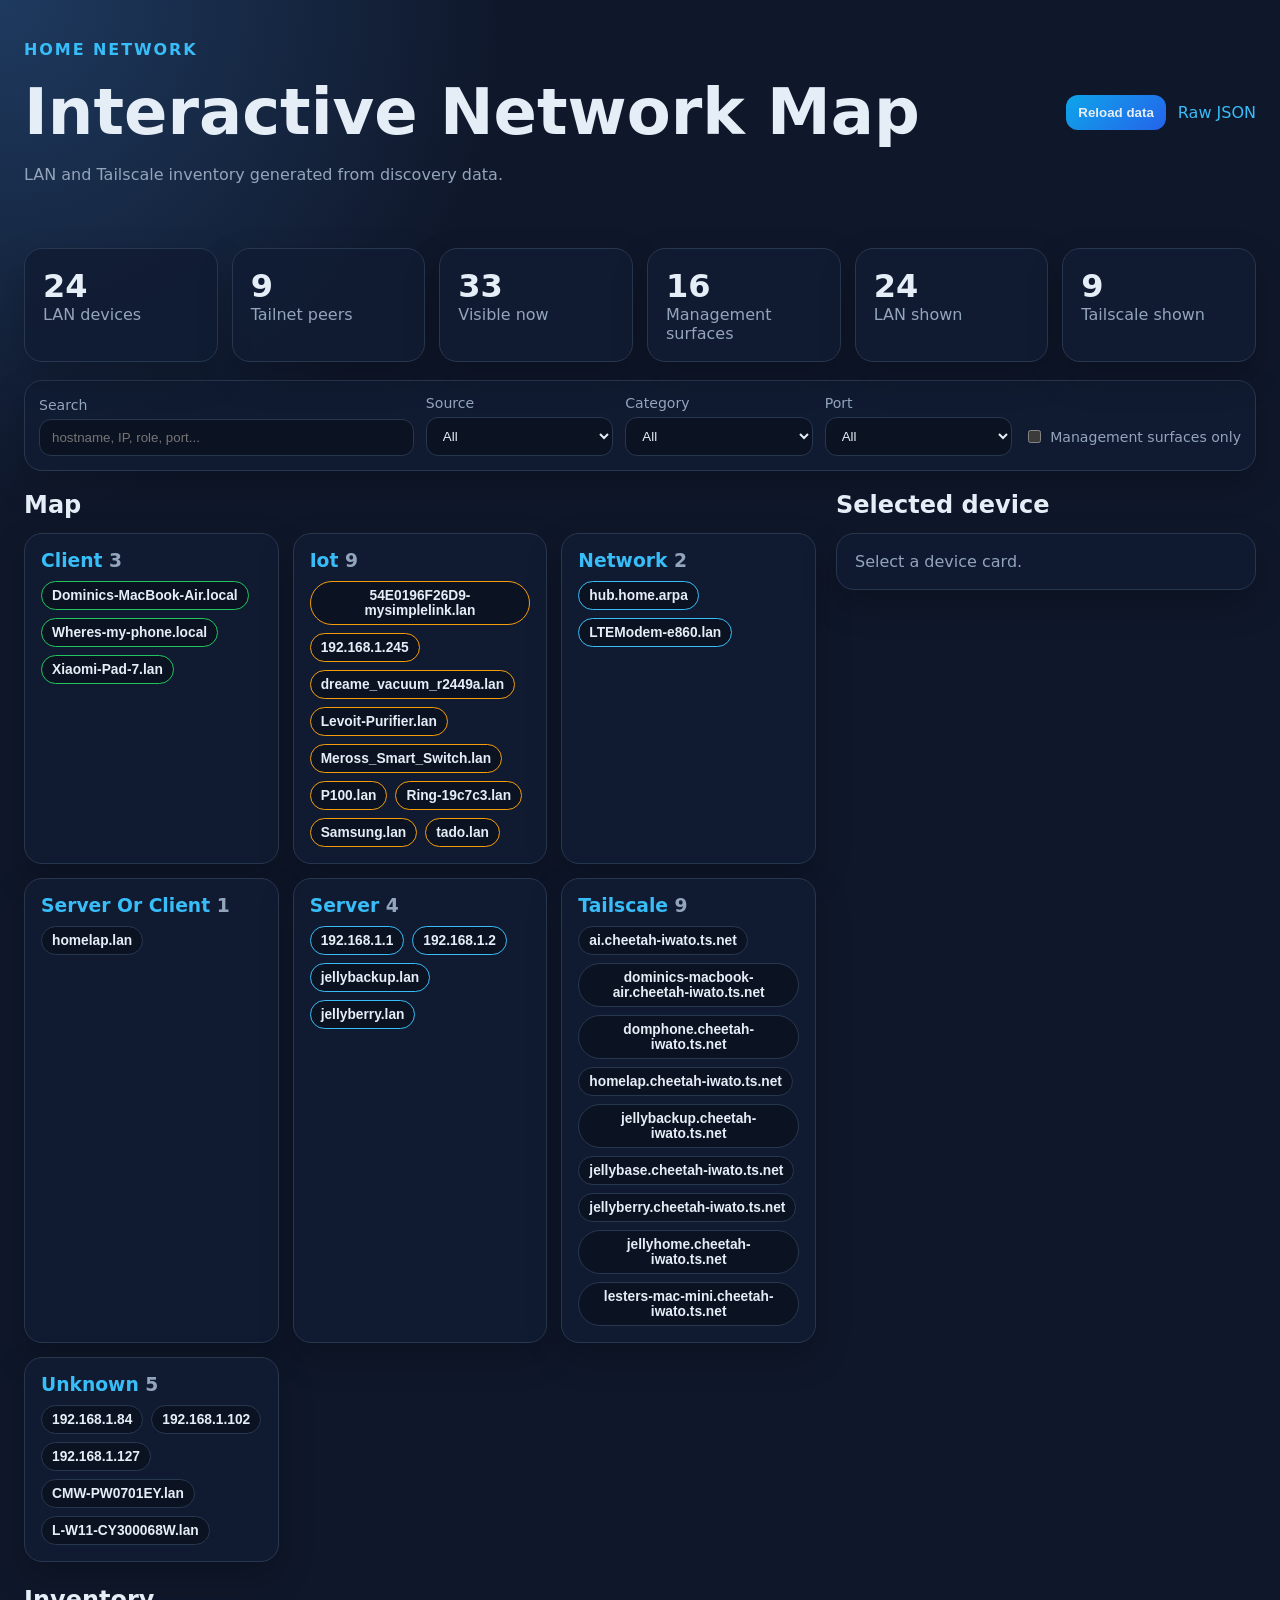
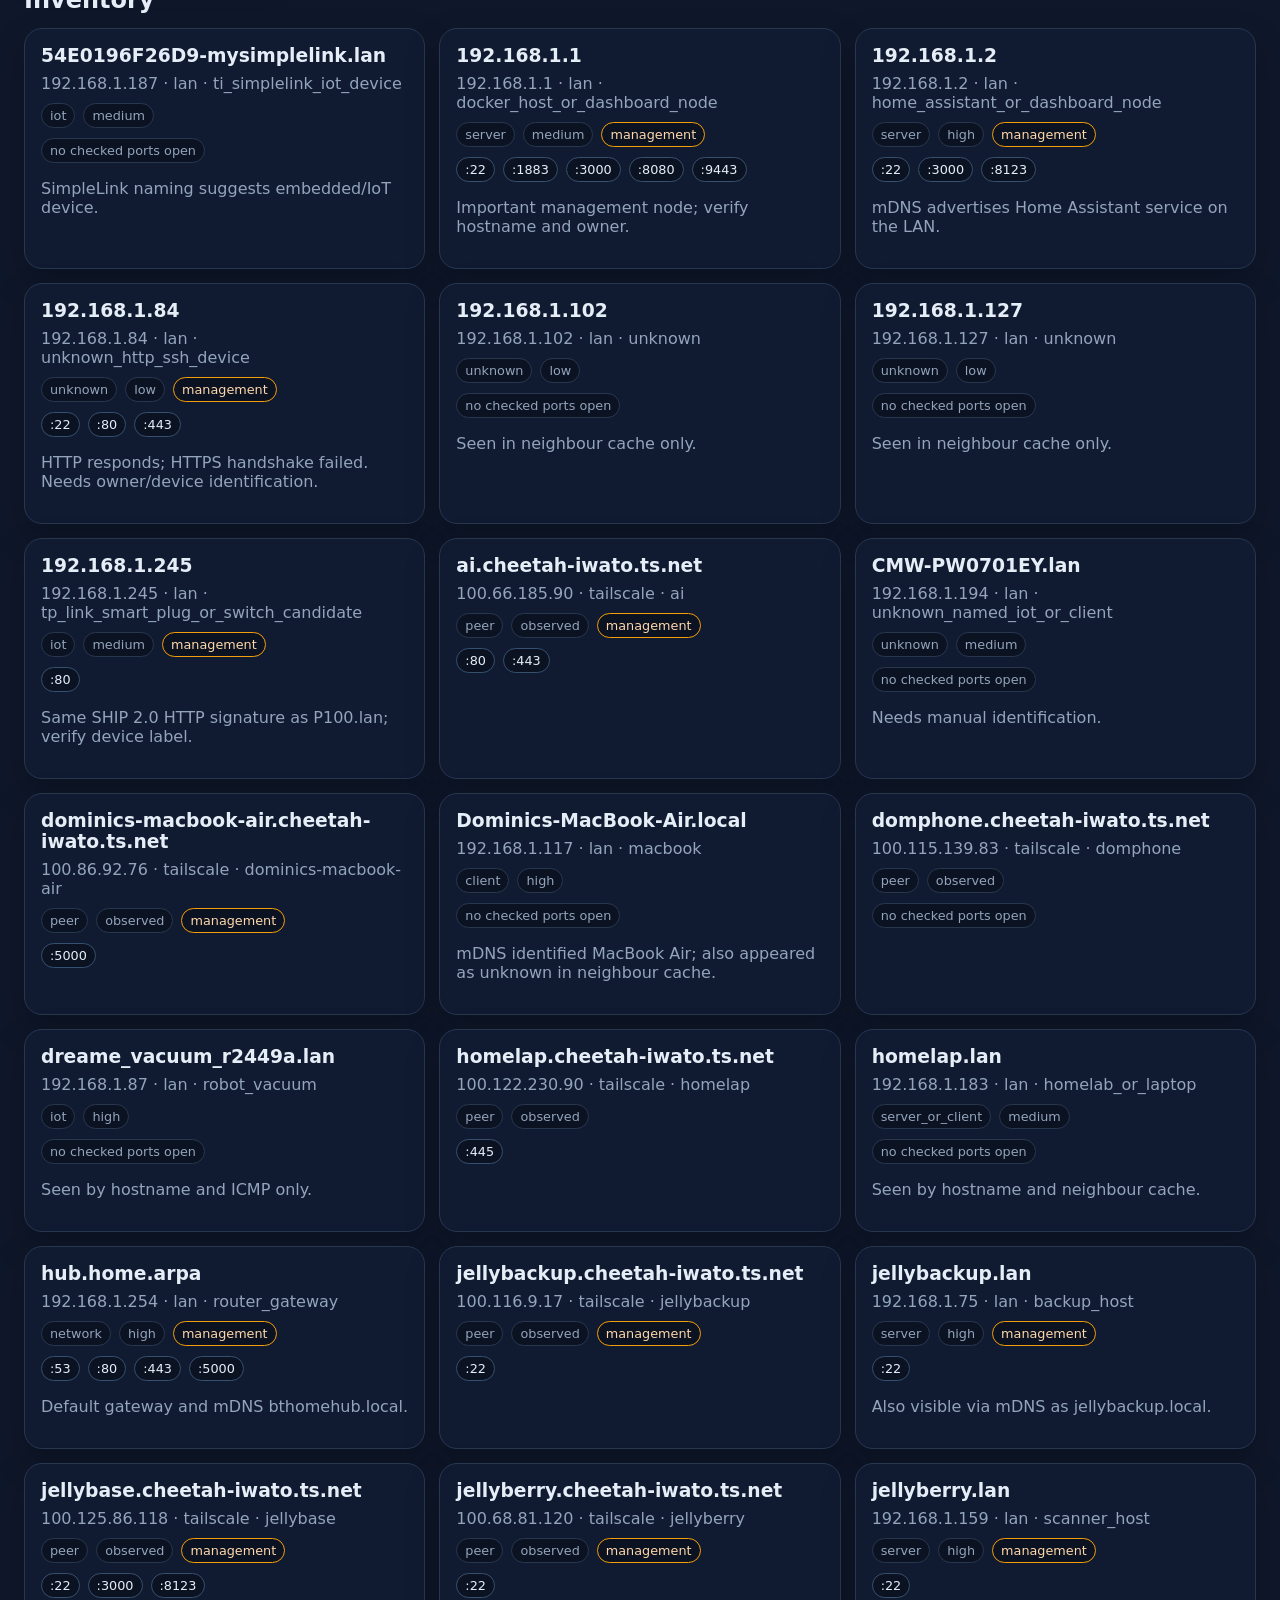
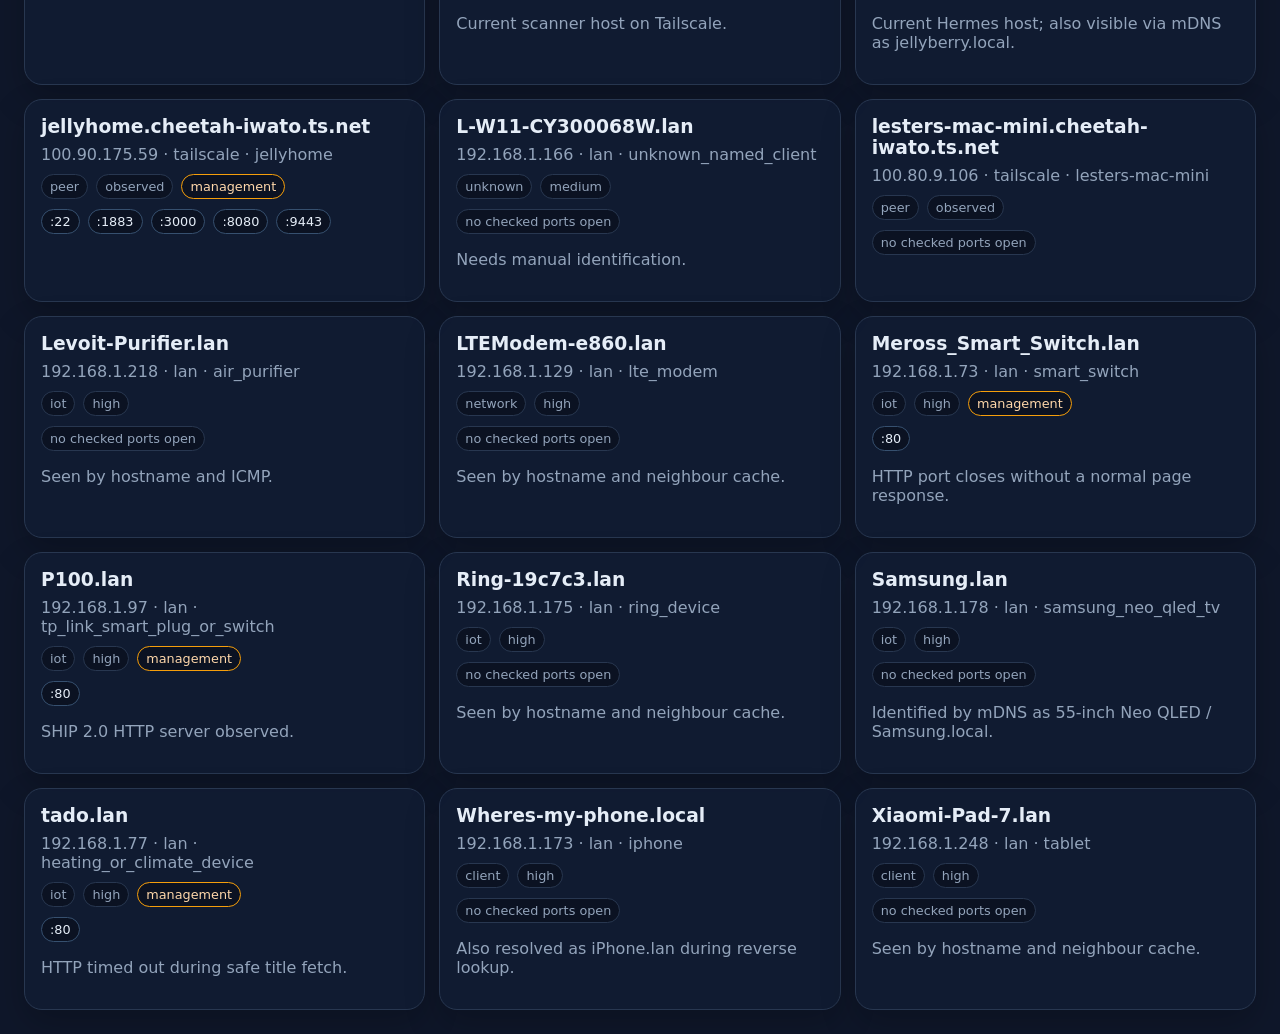
==== docker/appdata/network-map/site/index.html @ b7c017b4 "feat: manage jellyberry docker services" ====
<!doctype html>
<html lang="en">
<head>
  <meta charset="utf-8" />
  <meta name="viewport" content="width=device-width, initial-scale=1" />
  <title>Home Network Map</title>
  <link rel="stylesheet" href="styles.css" />
</head>
<body>
  <header class="hero">
    <div>
      <p class="eyebrow">Home Network</p>
      <h1>Interactive Network Map</h1>
      <p class="subtitle">LAN and Tailscale inventory generated from discovery data.</p>
    </div>
    <div class="hero-actions">
      <button id="refreshData">Reload data</button>
      <a href="data/inventory.json">Raw JSON</a>
    </div>
  </header>

  <main>
    <section id="summary" class="summary-grid"></section>

    <section class="toolbar">
      <label>
        Search
        <input id="search" type="search" placeholder="hostname, IP, role, port..." />
      </label>
      <label>
        Source
        <select id="sourceFilter">
          <option value="all">All</option>
          <option value="lan">LAN</option>
          <option value="tailscale">Tailscale</option>
        </select>
      </label>
      <label>
        Category
        <select id="categoryFilter"><option value="all">All</option></select>
      </label>
      <label>
        Port
        <select id="portFilter"><option value="all">All</option></select>
      </label>
      <label class="toggle">
        <input id="managementOnly" type="checkbox" />
        Management surfaces only
      </label>
    </section>

    <section class="layout">
      <section>
        <h2>Map</h2>
        <div id="map" class="map"></div>
      </section>
      <aside>
        <h2>Selected device</h2>
        <div id="detail" class="detail muted">Select a device card.</div>
      </aside>
    </section>

    <section>
      <h2>Inventory</h2>
      <div id="cards" class="cards"></div>
    </section>
  </main>

  <script src="app.js"></script>
</body>
</html>
---- docker/appdata/network-map/site/styles.css ----
:root {
  color-scheme: dark;
  --bg: #0f172a;
  --panel: #111c33;
  --panel-2: #17233d;
  --text: #e5edf7;
  --muted: #93a4bb;
  --line: #283750;
  --accent: #38bdf8;
  --green: #22c55e;
  --yellow: #f59e0b;
  --red: #ef4444;
  --purple: #a78bfa;
}
* { box-sizing: border-box; }
body {
  margin: 0;
  font-family: Inter, ui-sans-serif, system-ui, -apple-system, BlinkMacSystemFont, "Segoe UI", sans-serif;
  background: radial-gradient(circle at top left, #1e3a5f 0, var(--bg) 32rem);
  color: var(--text);
}
a { color: var(--accent); text-decoration: none; }
.hero, main { max-width: 1400px; margin: 0 auto; padding: 24px; }
.hero { display: flex; align-items: center; justify-content: space-between; gap: 16px; }
.eyebrow { color: var(--accent); font-weight: 700; letter-spacing: .12em; text-transform: uppercase; }
h1 { margin: 0; font-size: clamp(2rem, 5vw, 4rem); }
h2 { margin: 0 0 14px; }
.subtitle, .muted { color: var(--muted); }
.hero-actions { display: flex; gap: 12px; align-items: center; }
button, select, input {
  border: 1px solid var(--line);
  border-radius: 12px;
  background: #0b1222;
  color: var(--text);
  padding: 10px 12px;
}
button { cursor: pointer; background: linear-gradient(135deg, #0ea5e9, #2563eb); border: 0; font-weight: 700; }
.summary-grid { display: grid; grid-template-columns: repeat(auto-fit, minmax(180px, 1fr)); gap: 14px; margin-bottom: 18px; }
.stat, .card, .detail, .map-group, .toolbar { background: rgba(17, 28, 51, .88); border: 1px solid var(--line); border-radius: 18px; box-shadow: 0 14px 35px rgba(0,0,0,.22); }
.stat { padding: 18px; }
.stat strong { display: block; font-size: 2rem; }
.stat span { color: var(--muted); }
.toolbar { display: grid; grid-template-columns: 2fr repeat(3, 1fr) auto; gap: 12px; align-items: end; padding: 14px; margin-bottom: 20px; }
.toolbar label { display: grid; gap: 6px; color: var(--muted); font-size: .88rem; }
.toggle { display: flex !important; align-items: center; gap: 8px; padding-bottom: 10px; }
.layout { display: grid; grid-template-columns: minmax(0, 2fr) 420px; gap: 20px; margin-bottom: 24px; }
.map { display: grid; grid-template-columns: repeat(auto-fit, minmax(240px, 1fr)); gap: 14px; }
.map-group { padding: 16px; min-height: 150px; }
.map-group h3 { margin: 0 0 10px; color: var(--accent); }
.node-list { display: flex; flex-wrap: wrap; gap: 8px; }
.node { border: 1px solid var(--line); border-radius: 999px; padding: 6px 10px; background: #0b1222; cursor: pointer; font-size: .86rem; }
.node.server, .node.network { border-color: var(--accent); }
.node.iot { border-color: var(--yellow); }
.node.client { border-color: var(--green); }
.cards { display: grid; grid-template-columns: repeat(auto-fill, minmax(300px, 1fr)); gap: 14px; }
.card { padding: 16px; cursor: pointer; transition: transform .12s ease, border-color .12s ease; }
.card:hover { transform: translateY(-2px); border-color: var(--accent); }
.card h3 { margin: 0 0 8px; }
.meta { display: flex; flex-wrap: wrap; gap: 8px; margin: 10px 0; }
.pill { border-radius: 999px; padding: 4px 8px; background: #0b1222; border: 1px solid var(--line); color: var(--muted); font-size: .8rem; }
.pill.port { color: var(--text); border-color: #36506f; }
.pill.warn { color: #fed7aa; border-color: var(--yellow); }
.detail { padding: 18px; position: sticky; top: 16px; }
.detail dl { display: grid; grid-template-columns: 110px 1fr; gap: 8px 12px; }
.detail dt { color: var(--muted); }
.detail dd { margin: 0; word-break: break-word; }
.services { margin: 12px 0 0; padding-left: 18px; }
@media (max-width: 950px) {
  .hero, .layout { display: block; }
  .toolbar { grid-template-columns: 1fr; }
  .detail { position: static; margin-top: 16px; }
}
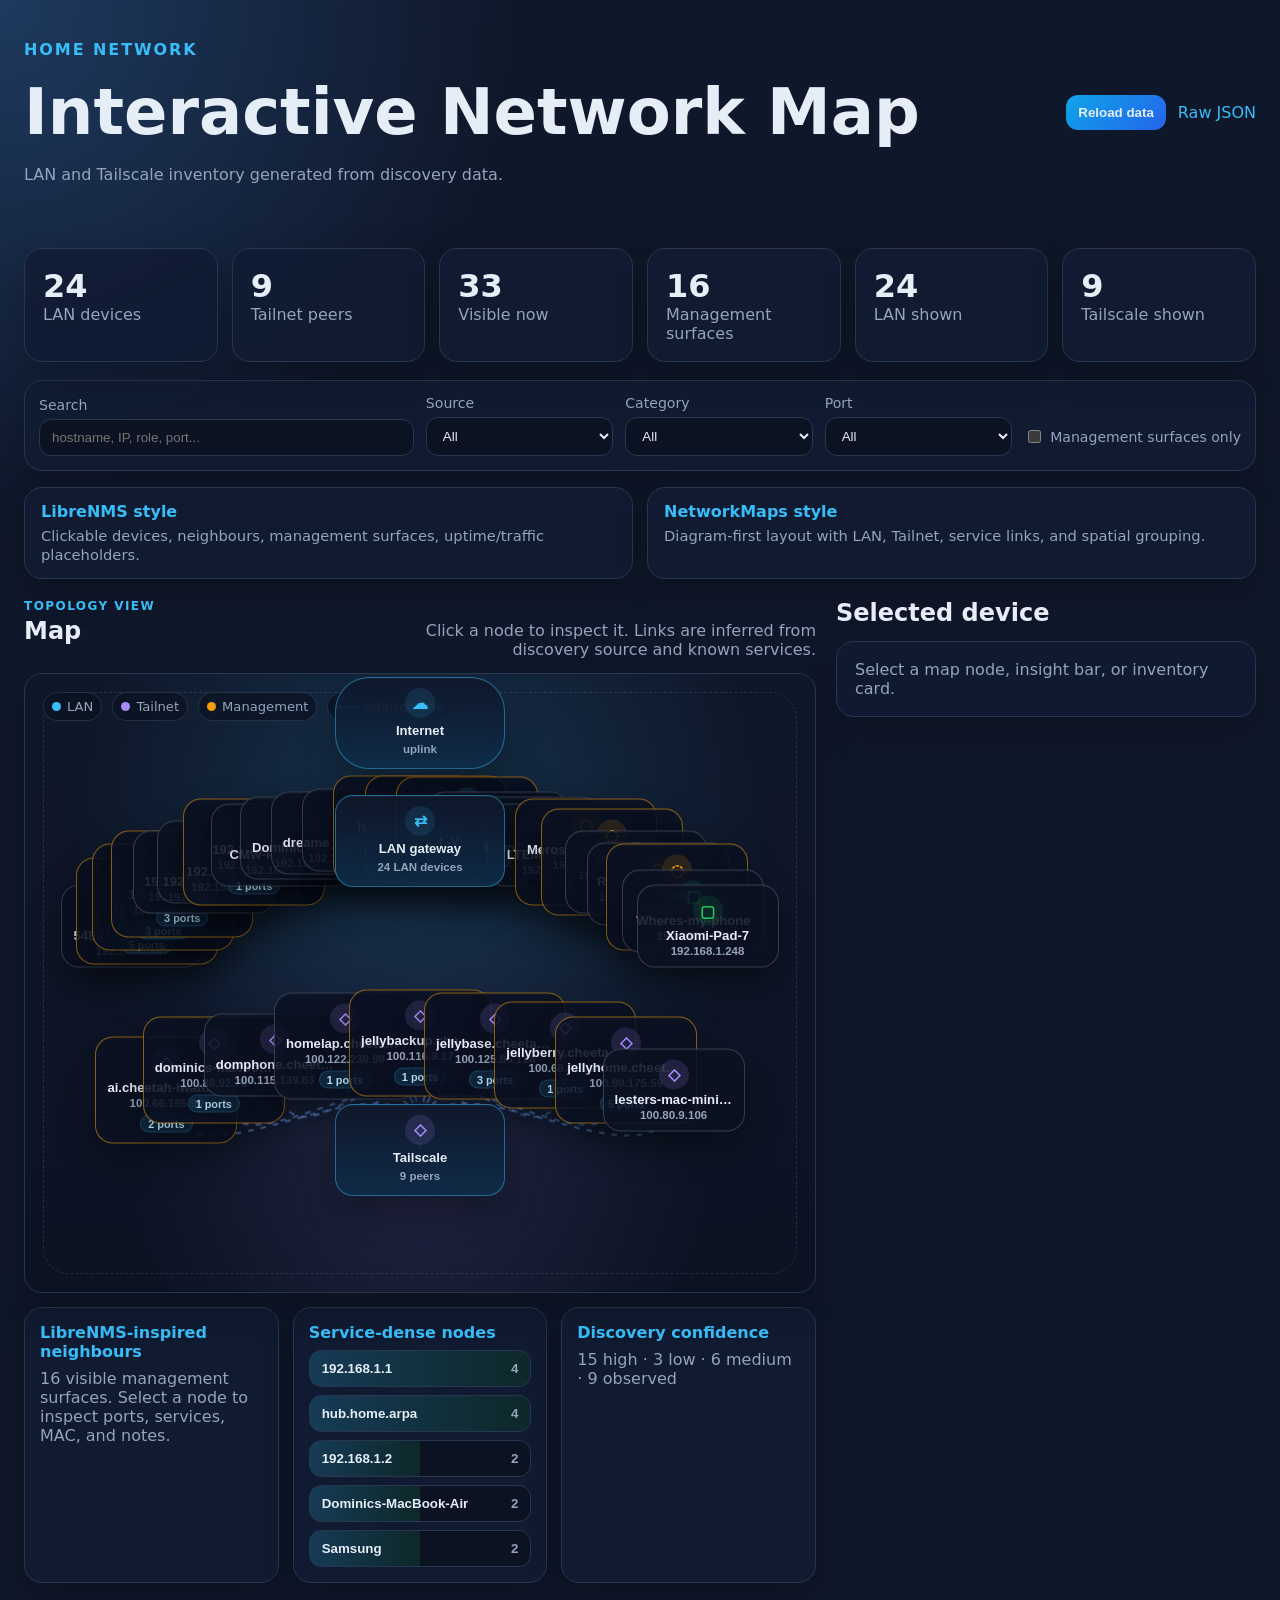
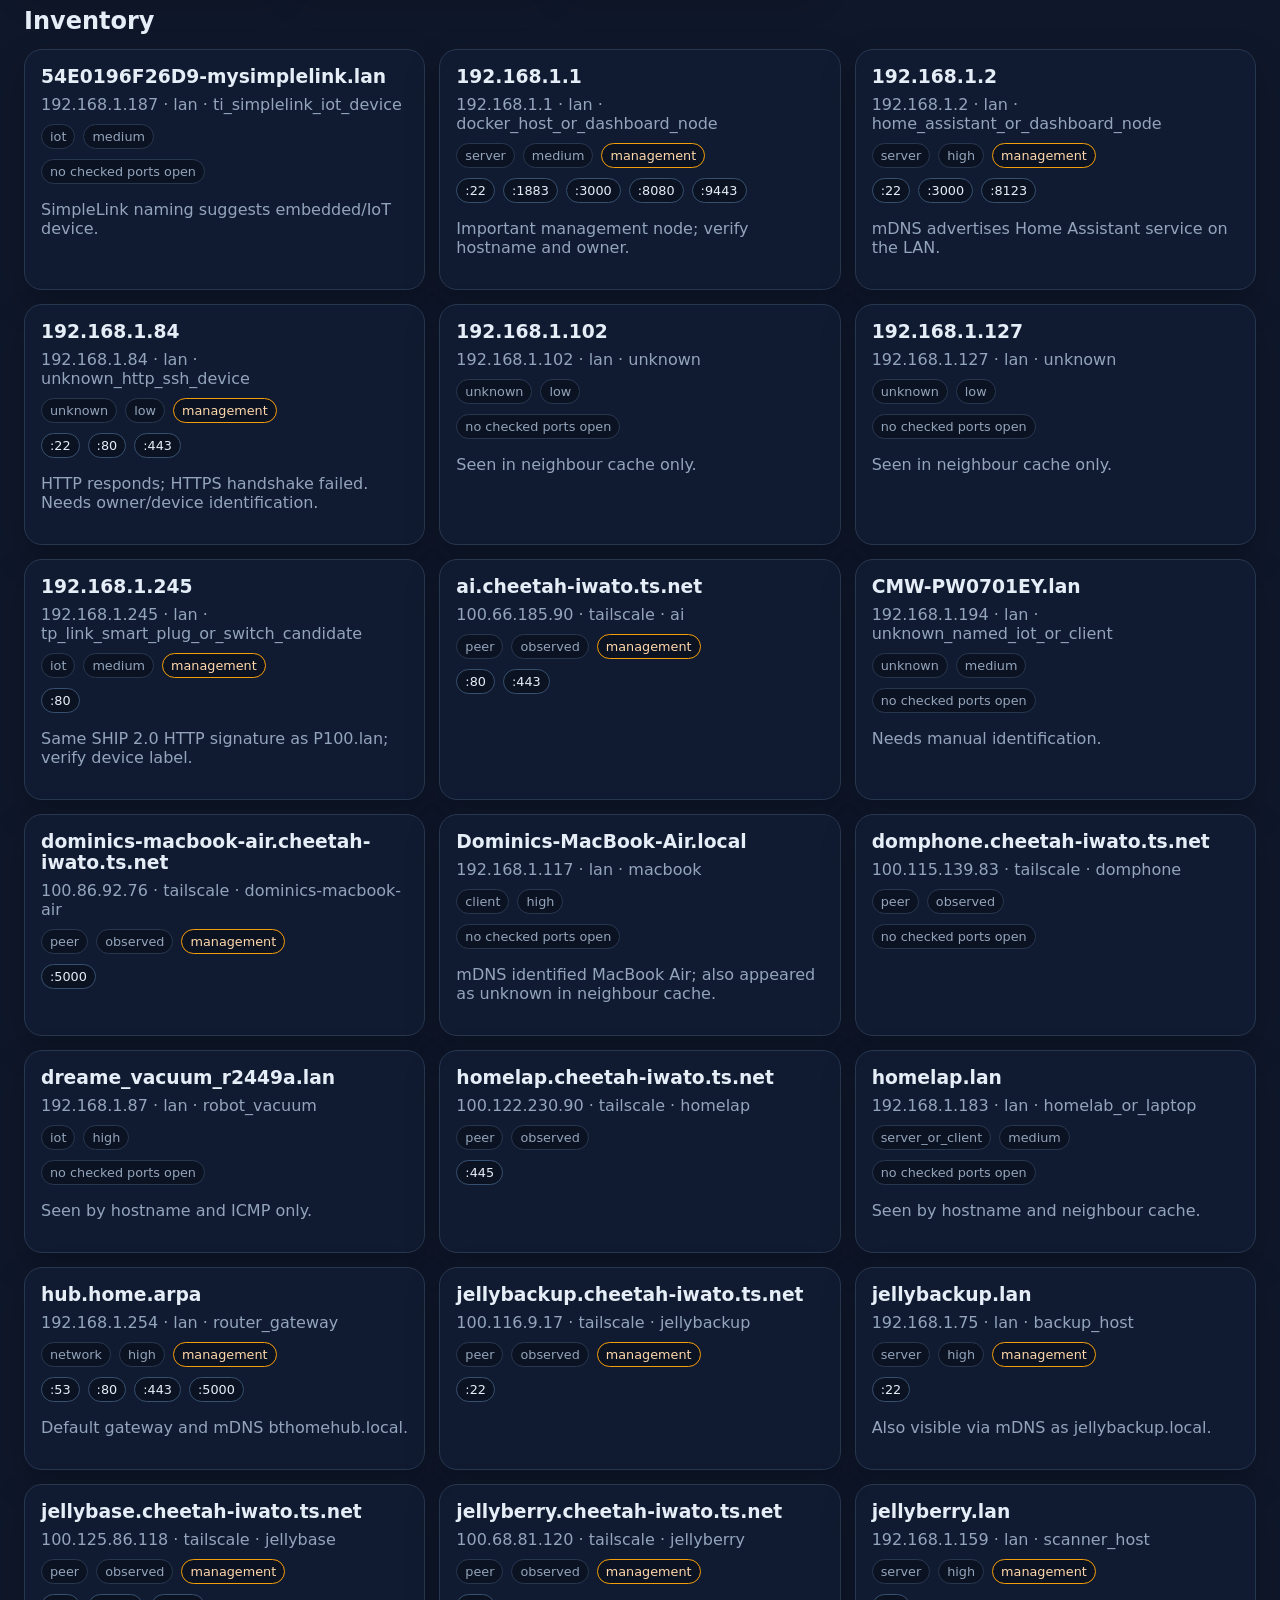
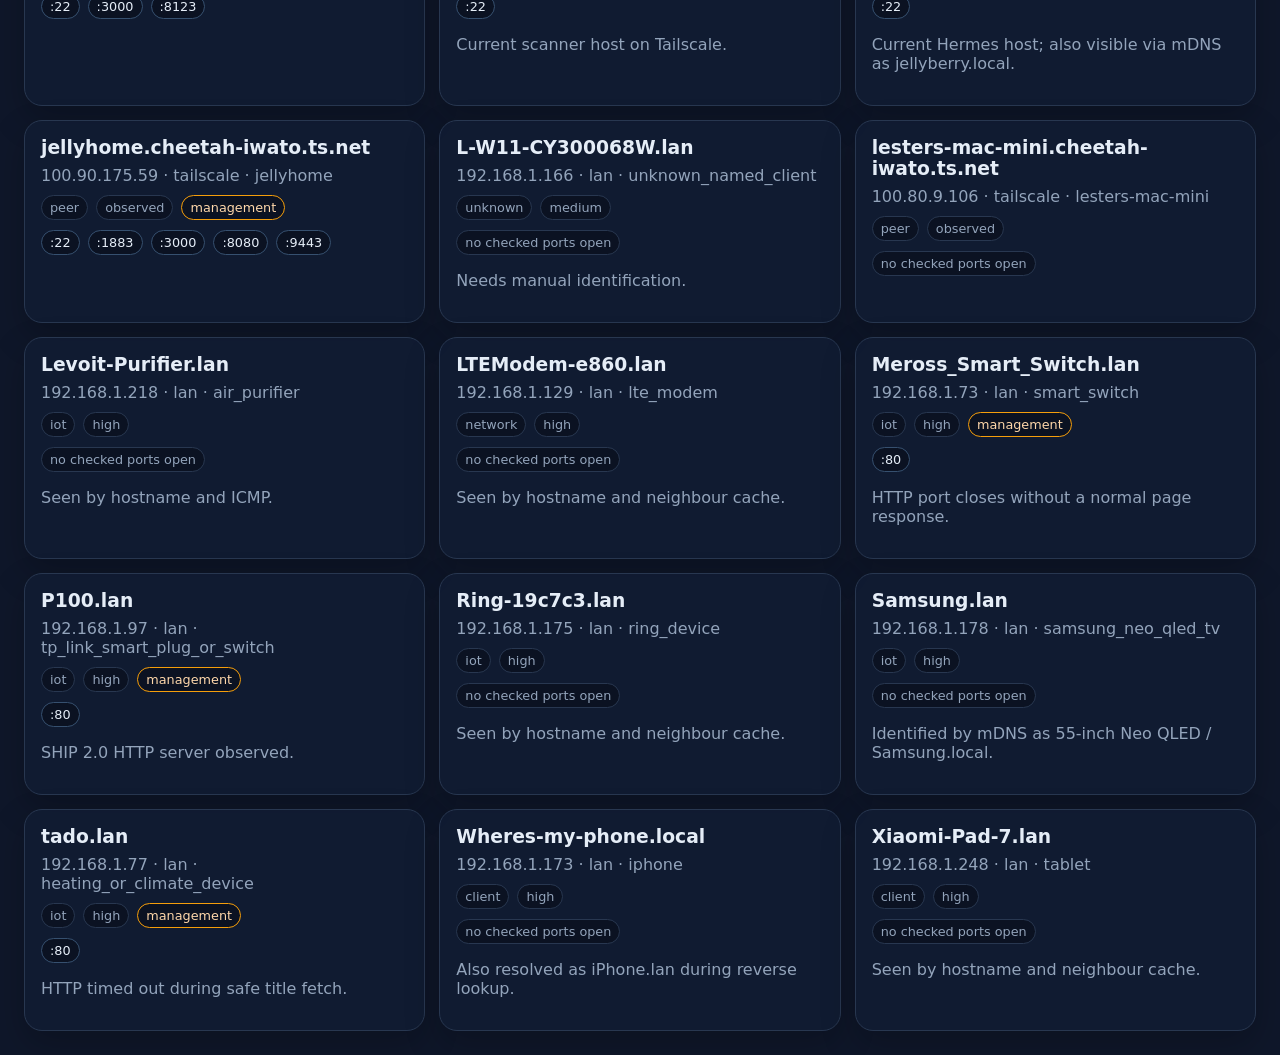
==== commit bfb431d8: "feat: add visual topology network map" ====
--- a/docker/appdata/network-map/site/index.html
+++ b/docker/appdata/network-map/site/index.html
@@ -49,14 +49,31 @@
       </label>
     </section>
 
+    <section class="inspiration-strip" aria-label="Visual inspiration">
+      <article>
+        <strong>LibreNMS style</strong>
+        <span>Clickable devices, neighbours, management surfaces, uptime/traffic placeholders.</span>
+      </article>
+      <article>
+        <strong>NetworkMaps style</strong>
+        <span>Diagram-first layout with LAN, Tailnet, service links, and spatial grouping.</span>
+      </article>
+    </section>
+
     <section class="layout">
       <section>
-        <h2>Map</h2>
-        <div id="map" class="map"></div>
+        <div class="section-heading">
+          <div>
+            <p class="eyebrow small">Topology view</p>
+            <h2>Map</h2>
+          </div>
+          <p class="muted">Click a node to inspect it. Links are inferred from discovery source and known services.</p>
+        </div>
+        <div id="map" class="map topology-shell"></div>
       </section>
       <aside>
         <h2>Selected device</h2>
-        <div id="detail" class="detail muted">Select a device card.</div>
+        <div id="detail" class="detail muted">Select a map node, insight bar, or inventory card.</div>
       </aside>
     </section>
 
--- a/docker/appdata/network-map/site/styles.css
+++ b/docker/appdata/network-map/site/styles.css
@@ -35,23 +35,88 @@
   padding: 10px 12px;
 }
 button { cursor: pointer; background: linear-gradient(135deg, #0ea5e9, #2563eb); border: 0; font-weight: 700; }
+button:focus-visible, a:focus-visible, input:focus-visible, select:focus-visible { outline: 3px solid rgba(56,189,248,.72); outline-offset: 3px; }
 .summary-grid { display: grid; grid-template-columns: repeat(auto-fit, minmax(180px, 1fr)); gap: 14px; margin-bottom: 18px; }
-.stat, .card, .detail, .map-group, .toolbar { background: rgba(17, 28, 51, .88); border: 1px solid var(--line); border-radius: 18px; box-shadow: 0 14px 35px rgba(0,0,0,.22); }
+.stat, .card, .detail, .toolbar, .topology-stage, .insight-card, .inspiration-strip article { background: rgba(17, 28, 51, .88); border: 1px solid var(--line); border-radius: 18px; box-shadow: 0 14px 35px rgba(0,0,0,.22); }
 .stat { padding: 18px; }
 .stat strong { display: block; font-size: 2rem; }
 .stat span { color: var(--muted); }
-.toolbar { display: grid; grid-template-columns: 2fr repeat(3, 1fr) auto; gap: 12px; align-items: end; padding: 14px; margin-bottom: 20px; }
+.toolbar { display: grid; grid-template-columns: 2fr repeat(3, 1fr) auto; gap: 12px; align-items: end; padding: 14px; margin-bottom: 16px; }
 .toolbar label { display: grid; gap: 6px; color: var(--muted); font-size: .88rem; }
 .toggle { display: flex !important; align-items: center; gap: 8px; padding-bottom: 10px; }
+.inspiration-strip { display: grid; grid-template-columns: repeat(2, minmax(0, 1fr)); gap: 14px; margin-bottom: 20px; }
+.inspiration-strip article { padding: 14px 16px; }
+.inspiration-strip strong { display: block; margin-bottom: 5px; color: var(--accent); }
+.inspiration-strip span { color: var(--muted); font-size: .92rem; }
 .layout { display: grid; grid-template-columns: minmax(0, 2fr) 420px; gap: 20px; margin-bottom: 24px; }
-.map { display: grid; grid-template-columns: repeat(auto-fit, minmax(240px, 1fr)); gap: 14px; }
-.map-group { padding: 16px; min-height: 150px; }
-.map-group h3 { margin: 0 0 10px; color: var(--accent); }
-.node-list { display: flex; flex-wrap: wrap; gap: 8px; }
-.node { border: 1px solid var(--line); border-radius: 999px; padding: 6px 10px; background: #0b1222; cursor: pointer; font-size: .86rem; }
-.node.server, .node.network { border-color: var(--accent); }
-.node.iot { border-color: var(--yellow); }
-.node.client { border-color: var(--green); }
+.section-heading { display: flex; justify-content: space-between; align-items: end; gap: 18px; margin-bottom: 14px; }
+.section-heading .small { font-size: .75rem; margin: 0 0 4px; }
+.section-heading p:last-child { max-width: 460px; margin: 0; text-align: right; }
+.topology-shell { display: grid; gap: 14px; }
+.topology-stage {
+  position: relative;
+  overflow: hidden;
+  min-height: 620px;
+  background:
+    radial-gradient(circle at 50% 25%, rgba(56,189,248,.17), transparent 22rem),
+    radial-gradient(circle at 50% 82%, rgba(167,139,250,.13), transparent 18rem),
+    linear-gradient(180deg, rgba(15,23,42,.72), rgba(11,18,34,.94));
+}
+.topology-stage::before {
+  content: "";
+  position: absolute;
+  inset: 18px;
+  border: 1px dashed rgba(147,164,187,.18);
+  border-radius: 26px;
+  pointer-events: none;
+}
+.link-layer { position: absolute; inset: 0; width: 100%; height: 100%; pointer-events: none; }
+.topology-link { fill: none; stroke-width: 2.4; stroke-dasharray: 7 9; filter: drop-shadow(0 0 5px rgba(56,189,248,.24)); }
+.topology-link.lan { stroke: url(#lanLink); }
+.topology-link.tailnet { stroke: url(#tailnetLink); }
+.map-legend { position: absolute; z-index: 3; left: 18px; top: 18px; display: flex; flex-wrap: wrap; gap: 10px; color: var(--muted); font-size: .82rem; }
+.map-legend span { display: inline-flex; align-items: center; gap: 6px; padding: 6px 8px; border: 1px solid rgba(147,164,187,.18); border-radius: 999px; background: rgba(11,18,34,.72); }
+.legend-dot { width: 9px; height: 9px; border-radius: 50%; display: inline-block; }
+.legend-dot.lan { background: var(--accent); }
+.legend-dot.tailnet { background: var(--purple); }
+.legend-dot.management { background: var(--yellow); }
+.legend-line { width: 22px; border-top: 2px dashed var(--accent); display: inline-block; }
+.topology-node, .topology-core {
+  position: absolute;
+  z-index: 2;
+  transform: translate(-50%, -50%);
+  width: 142px;
+  min-height: 82px;
+  display: grid;
+  justify-items: center;
+  gap: 2px;
+  padding: 10px;
+  border: 1px solid rgba(147,164,187,.3);
+  border-radius: 18px;
+  background: rgba(11,18,34,.88);
+  color: var(--text);
+  box-shadow: 0 16px 35px rgba(0,0,0,.28), inset 0 1px 0 rgba(255,255,255,.04);
+}
+.topology-node:hover, .topology-core:hover { border-color: var(--accent); transform: translate(-50%, -52%); }
+.topology-node strong, .topology-core strong { font-size: .82rem; max-width: 118px; overflow: hidden; text-overflow: ellipsis; white-space: nowrap; }
+.topology-node em, .topology-core em { color: var(--muted); font-size: .72rem; font-style: normal; }
+.node-icon { width: 30px; height: 30px; display: grid; place-items: center; border-radius: 50%; background: rgba(56,189,248,.12); color: var(--accent); font-size: 1rem; }
+.topology-node.tailnet .node-icon, .topology-core.tailnet .node-icon { background: rgba(167,139,250,.15); color: var(--purple); }
+.topology-node.iot .node-icon { background: rgba(245,158,11,.14); color: var(--yellow); }
+.topology-node.client .node-icon { background: rgba(34,197,94,.12); color: var(--green); }
+.topology-node.management { border-color: rgba(245,158,11,.55); }
+.topology-core { width: 170px; min-height: 92px; z-index: 4; border-color: rgba(56,189,248,.48); background: linear-gradient(180deg, rgba(15,23,42,.96), rgba(14,44,72,.92)); }
+.topology-core.internet { border-radius: 34px; }
+.port-badge { margin-top: 4px; padding: 2px 7px; border-radius: 999px; background: rgba(56,189,248,.12); border: 1px solid rgba(56,189,248,.24); color: #bae6fd; font-size: .68rem; }
+.insight-grid { display: grid; grid-template-columns: repeat(3, minmax(0, 1fr)); gap: 14px; }
+.insight-card { padding: 15px; }
+.insight-card h3 { margin: 0 0 8px; font-size: 1rem; color: var(--accent); }
+.insight-card p { margin: 0; color: var(--muted); }
+.mini-bars { display: grid; gap: 8px; }
+.mini-bar { position: relative; display: grid; grid-template-columns: 1fr auto; gap: 10px; align-items: center; text-align: left; overflow: hidden; border: 1px solid var(--line); background: #0b1222; }
+.mini-bar i { position: absolute; left: 0; inset-block: 0; background: linear-gradient(90deg, rgba(56,189,248,.24), rgba(34,197,94,.12)); z-index: 0; }
+.mini-bar span, .mini-bar em { position: relative; z-index: 1; }
+.mini-bar em { color: var(--muted); font-style: normal; }
 .cards { display: grid; grid-template-columns: repeat(auto-fill, minmax(300px, 1fr)); gap: 14px; }
 .card { padding: 16px; cursor: pointer; transition: transform .12s ease, border-color .12s ease; }
 .card:hover { transform: translateY(-2px); border-color: var(--accent); }
@@ -67,6 +132,11 @@
 .services { margin: 12px 0 0; padding-left: 18px; }
 @media (max-width: 950px) {
   .hero, .layout { display: block; }
-  .toolbar { grid-template-columns: 1fr; }
+  .toolbar, .inspiration-strip, .insight-grid { grid-template-columns: 1fr; }
+  .section-heading { display: block; }
+  .section-heading p:last-child { text-align: left; margin-top: 8px; }
+  .topology-stage { min-height: 760px; min-width: 720px; overflow-x: auto; }
+  .topology-node { width: 128px; }
+  .topology-core { width: 146px; }
   .detail { position: static; margin-top: 16px; }
 }
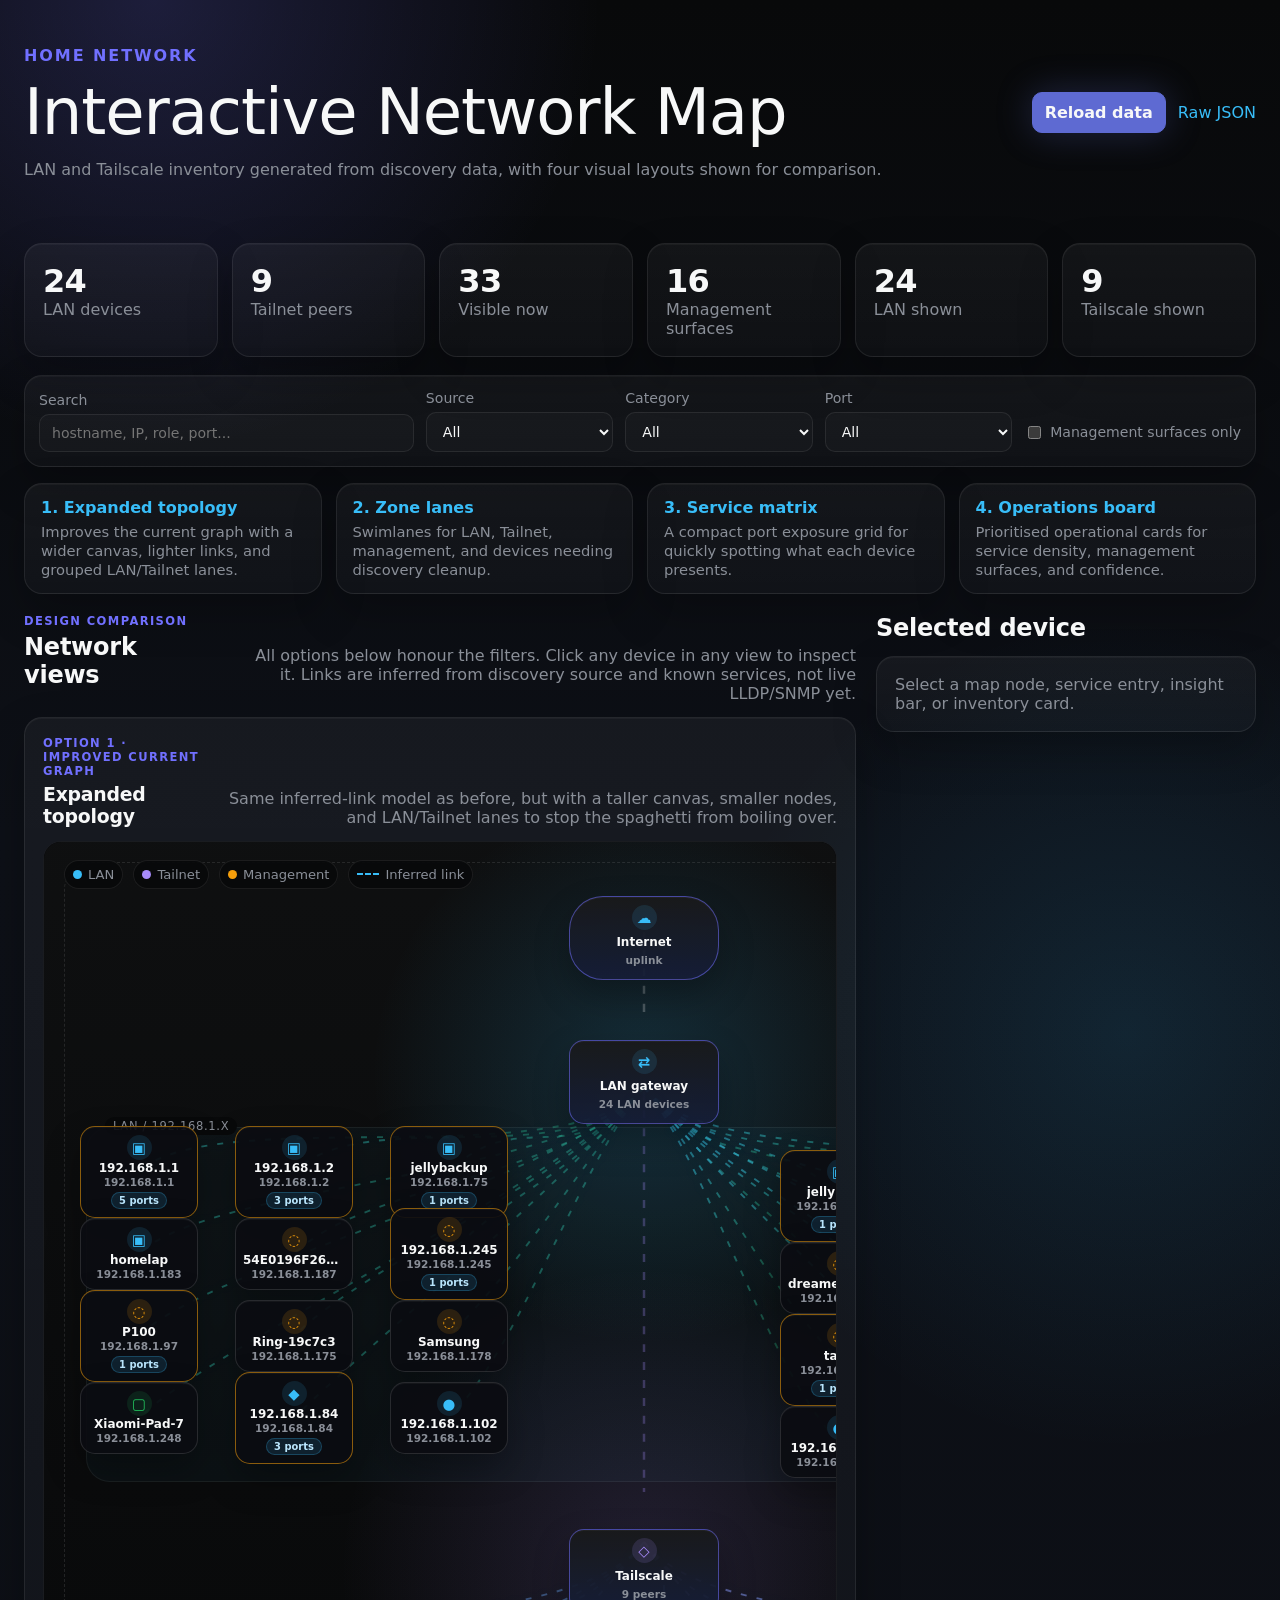
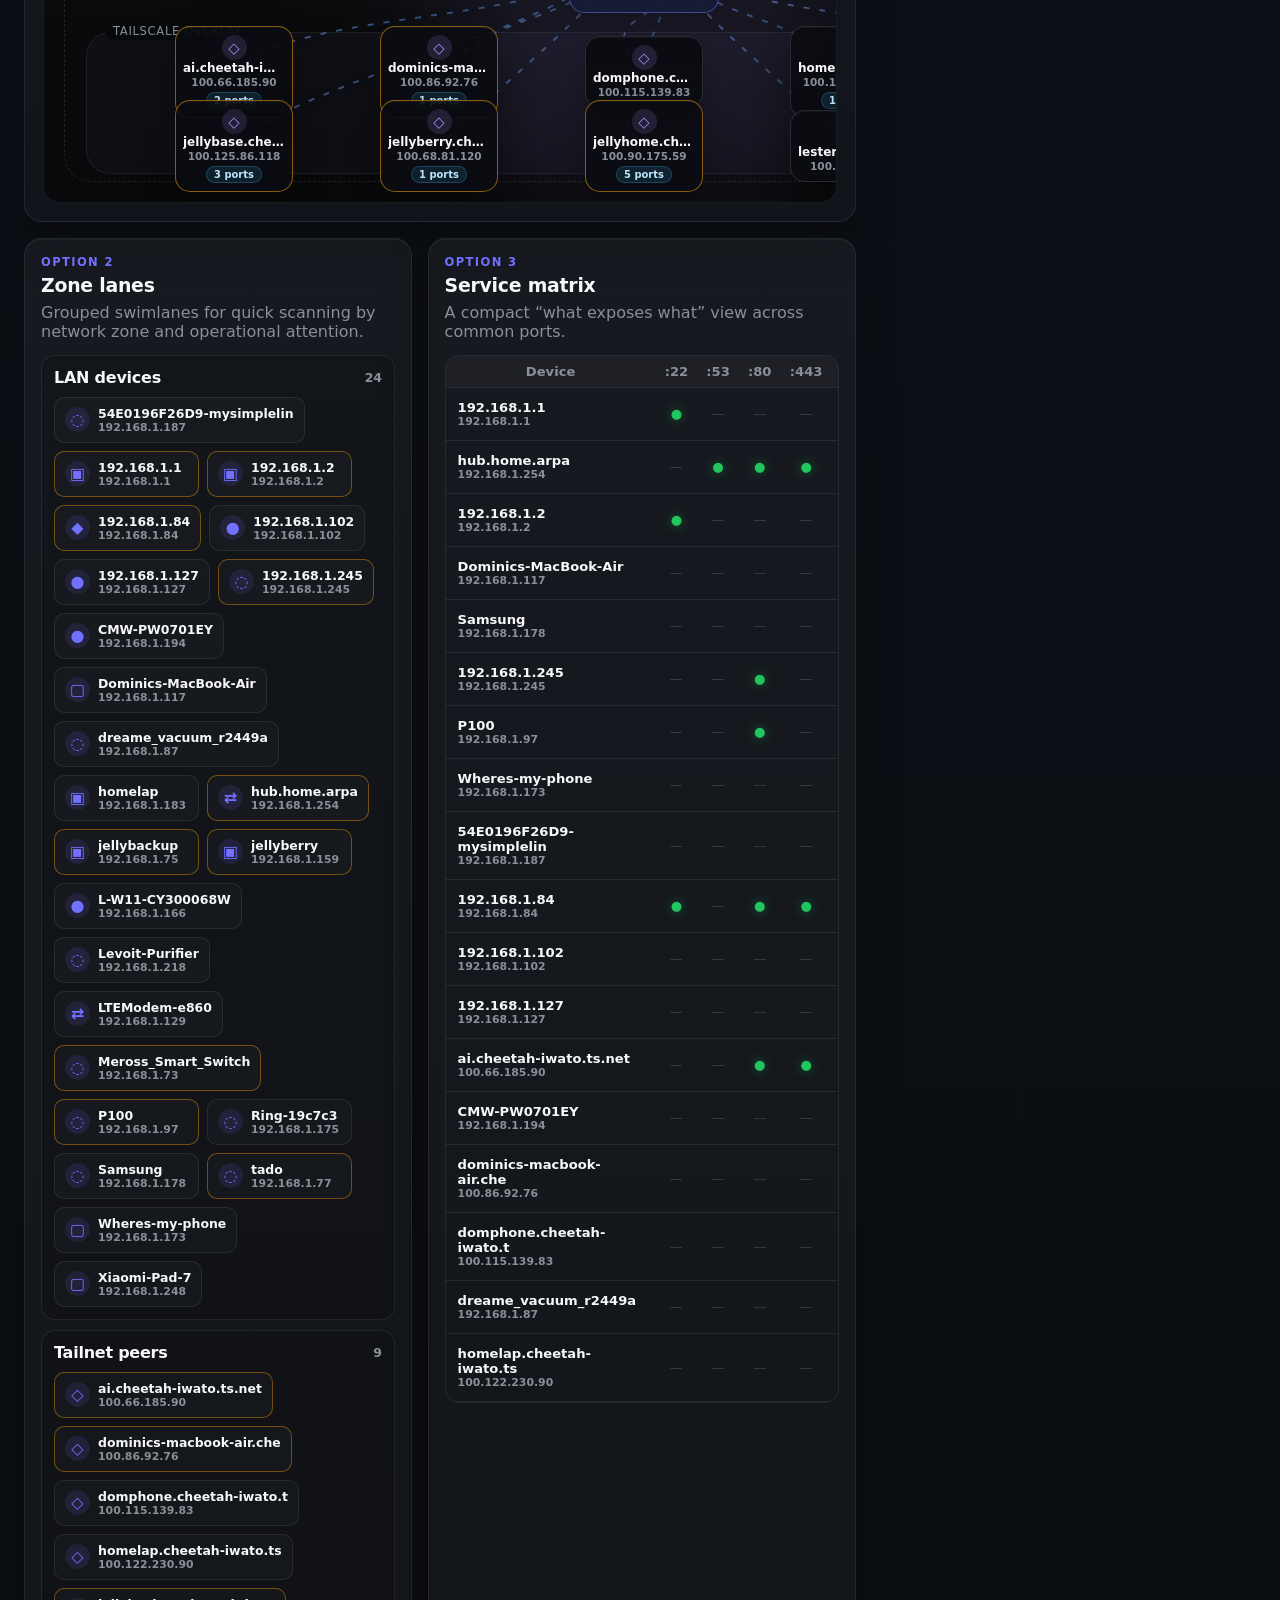
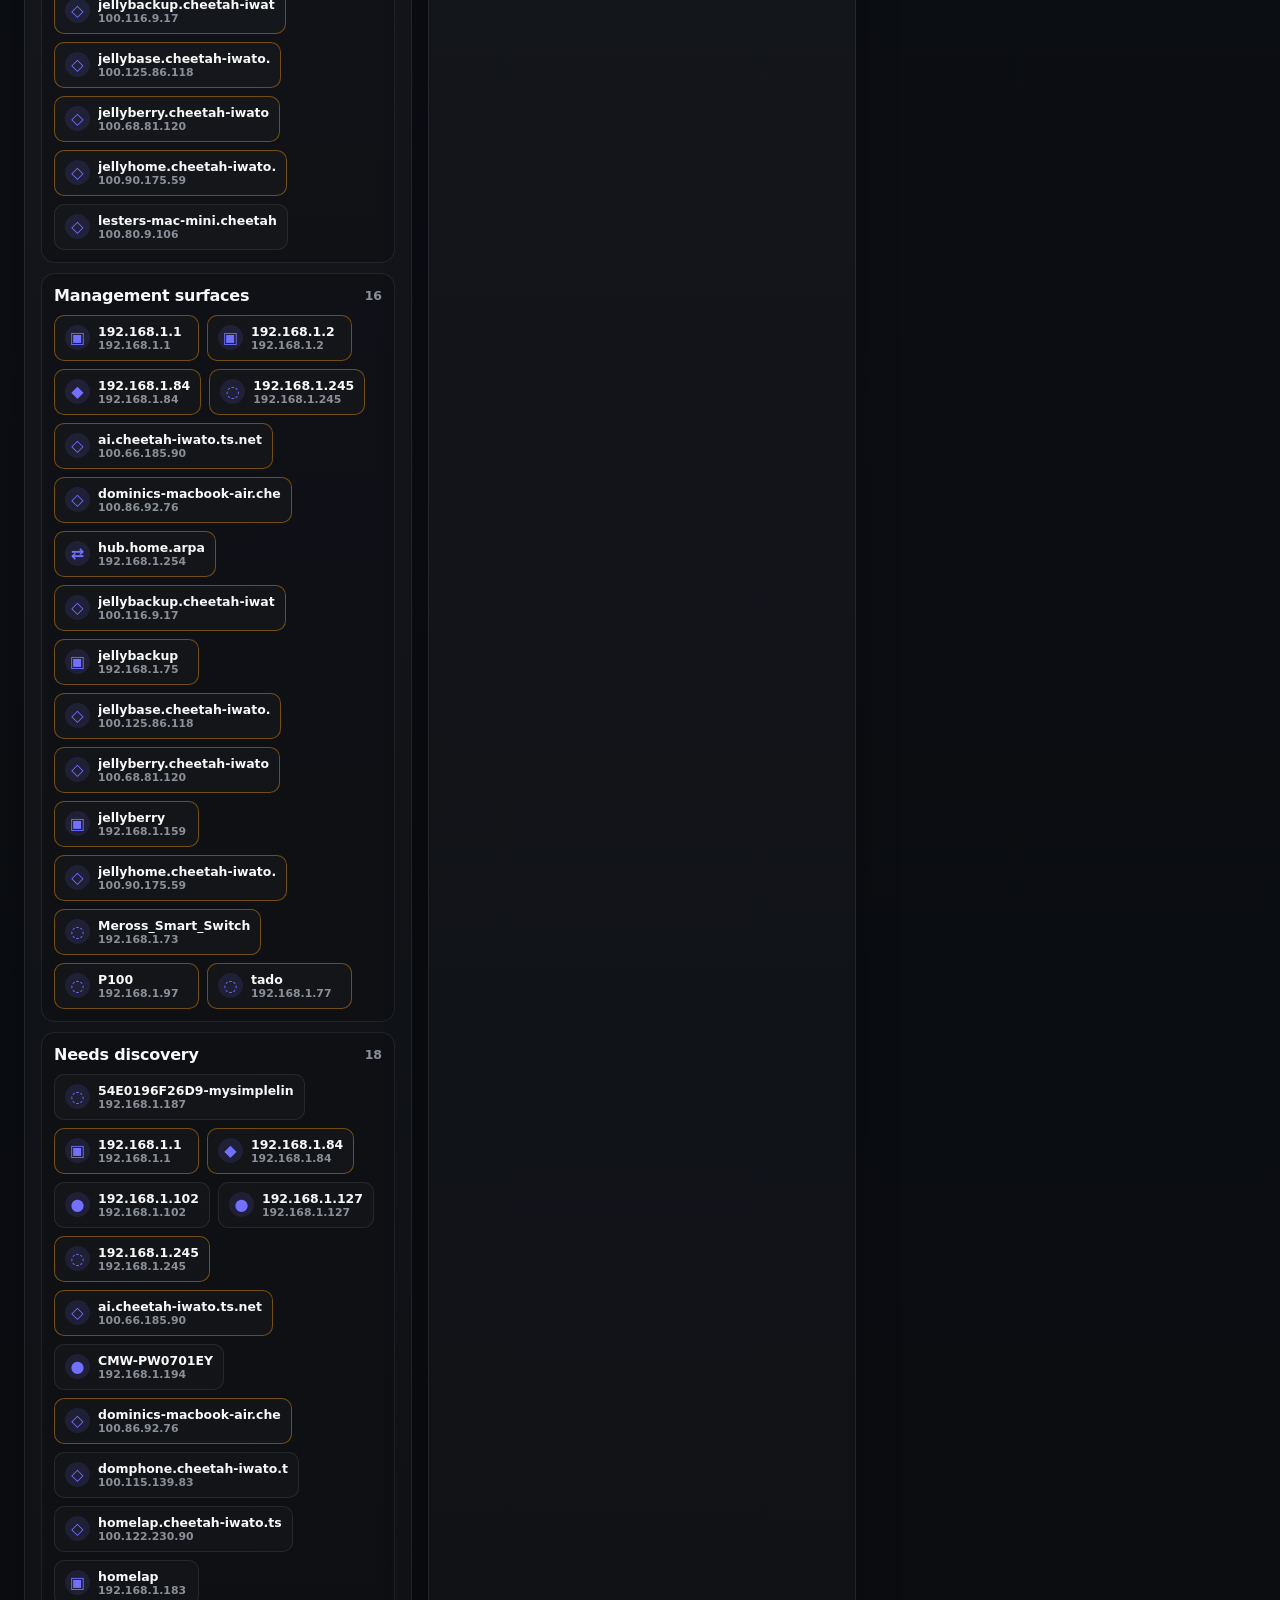
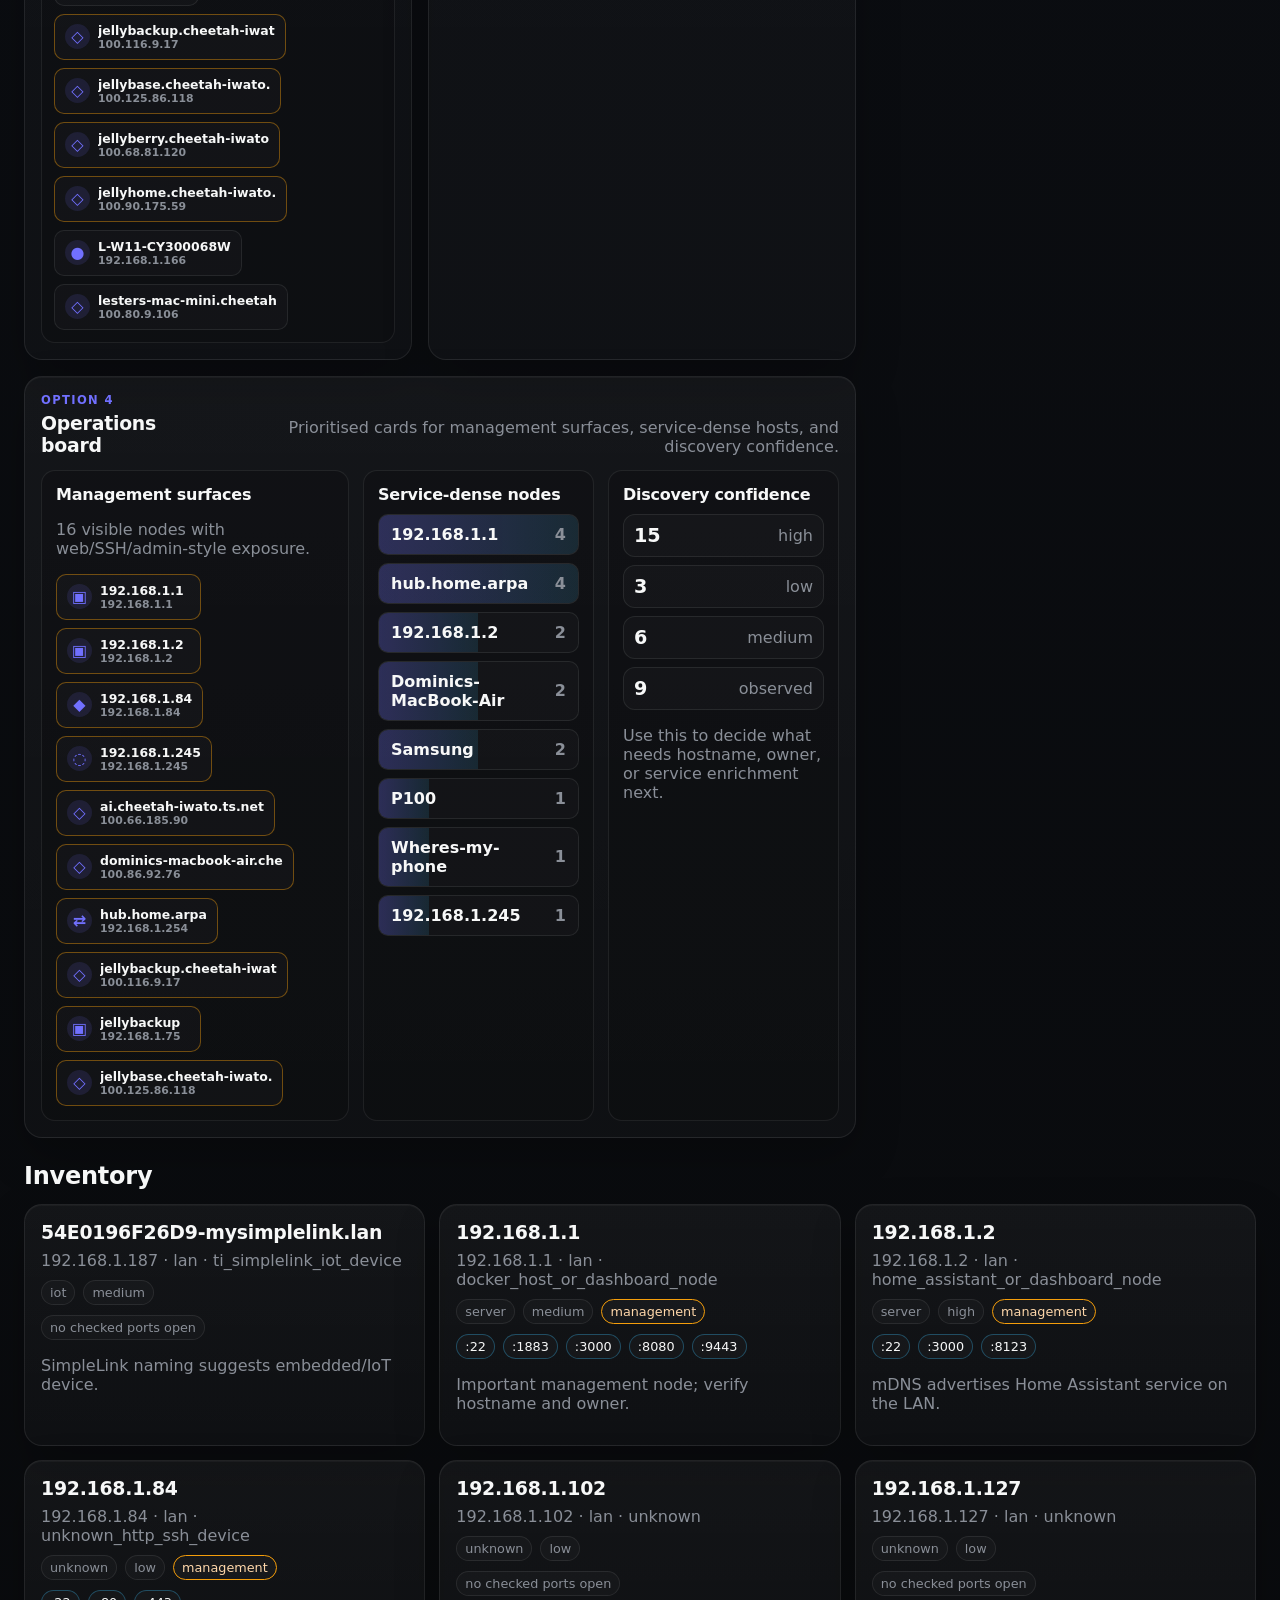
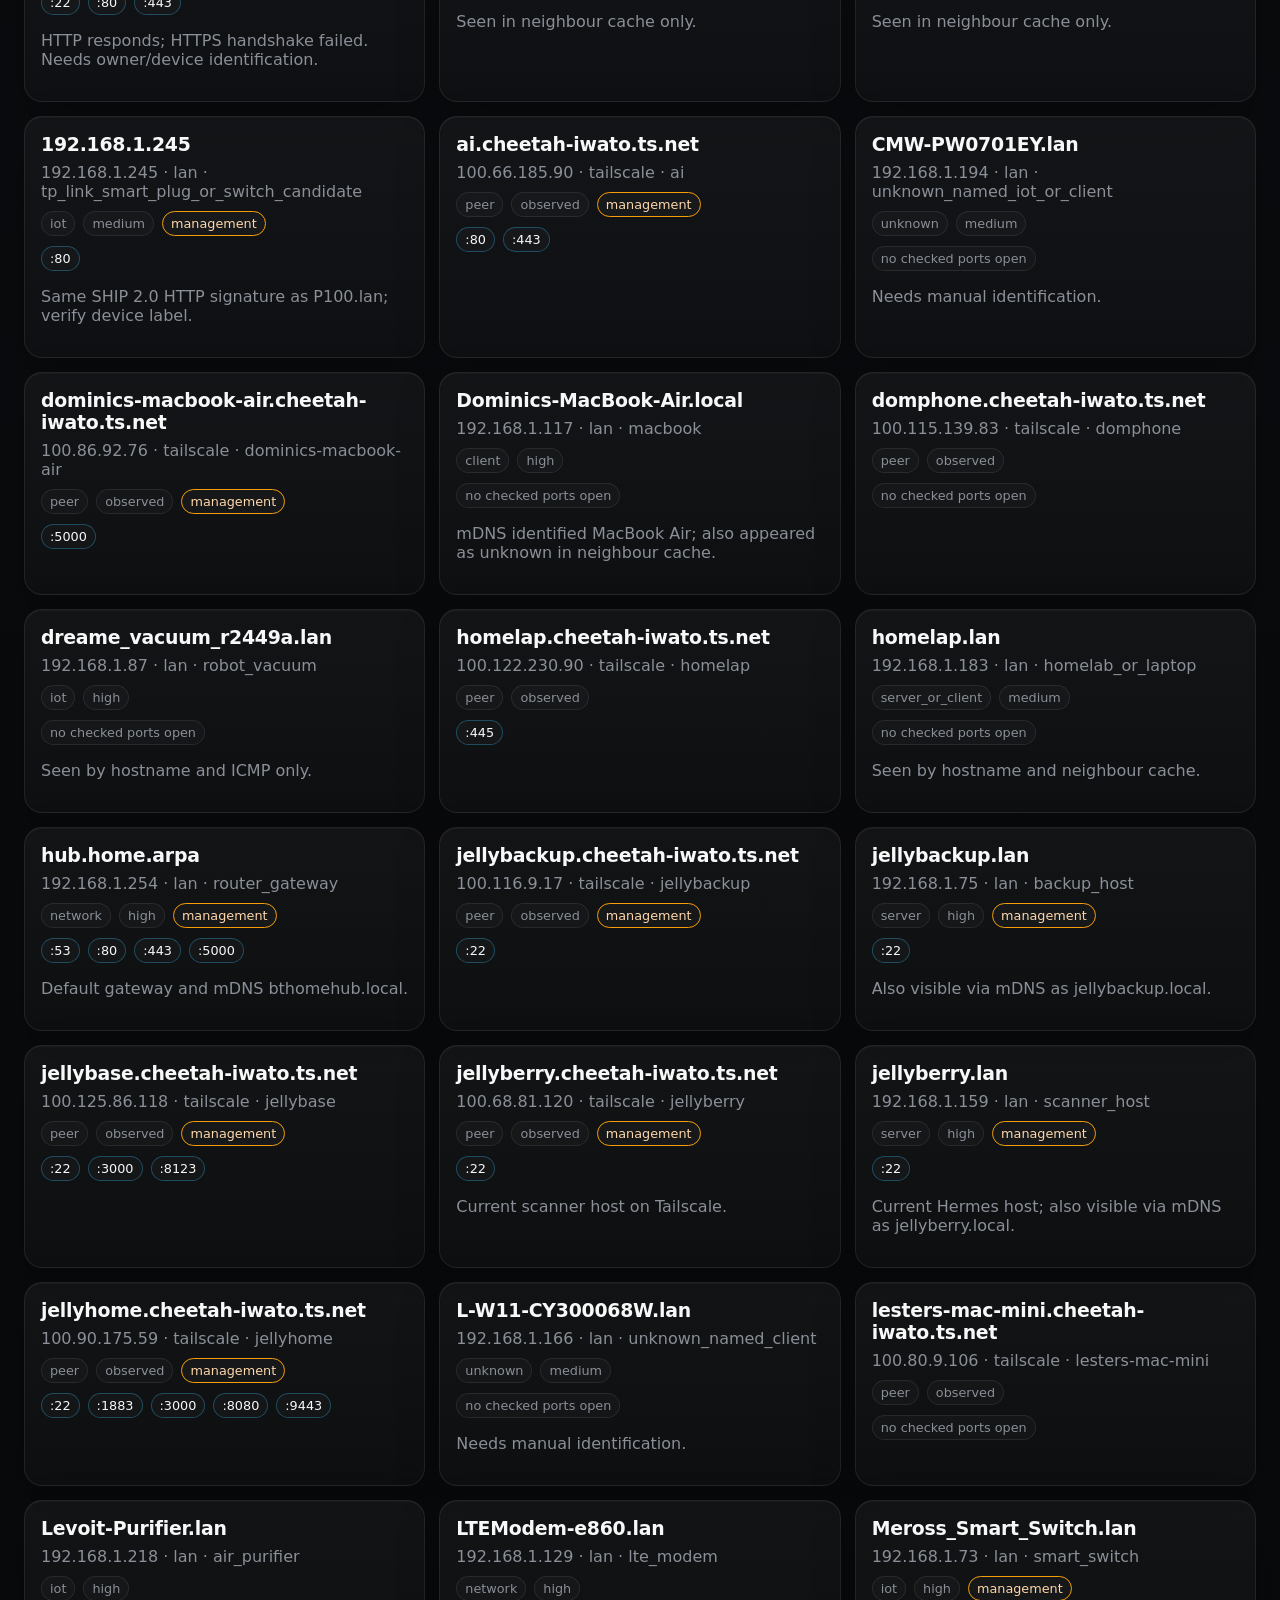
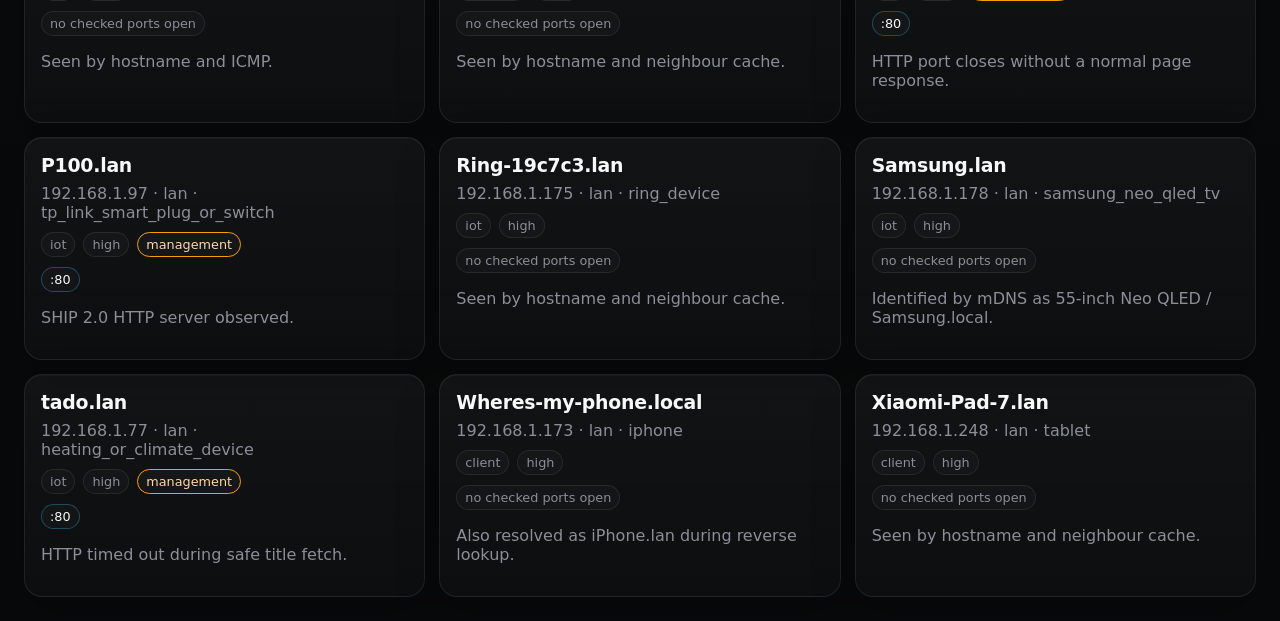
==== commit c3bb7553: "feat: add network map presentation options" ====
--- a/docker/appdata/network-map/site/index.html
+++ b/docker/appdata/network-map/site/index.html
@@ -11,7 +11,7 @@
     <div>
       <p class="eyebrow">Home Network</p>
       <h1>Interactive Network Map</h1>
-      <p class="subtitle">LAN and Tailscale inventory generated from discovery data.</p>
+      <p class="subtitle">LAN and Tailscale inventory generated from discovery data, with four visual layouts shown for comparison.</p>
     </div>
     <div class="hero-actions">
       <button id="refreshData">Reload data</button>
@@ -49,14 +49,22 @@
       </label>
     </section>
 
-    <section class="inspiration-strip" aria-label="Visual inspiration">
+    <section class="inspiration-strip" aria-label="Presentation options">
       <article>
-        <strong>LibreNMS style</strong>
-        <span>Clickable devices, neighbours, management surfaces, uptime/traffic placeholders.</span>
+        <strong>1. Expanded topology</strong>
+        <span>Improves the current graph with a wider canvas, lighter links, and grouped LAN/Tailnet lanes.</span>
       </article>
       <article>
-        <strong>NetworkMaps style</strong>
-        <span>Diagram-first layout with LAN, Tailnet, service links, and spatial grouping.</span>
+        <strong>2. Zone lanes</strong>
+        <span>Swimlanes for LAN, Tailnet, management, and devices needing discovery cleanup.</span>
+      </article>
+      <article>
+        <strong>3. Service matrix</strong>
+        <span>A compact port exposure grid for quickly spotting what each device presents.</span>
+      </article>
+      <article>
+        <strong>4. Operations board</strong>
+        <span>Prioritised operational cards for service density, management surfaces, and confidence.</span>
       </article>
     </section>
 
@@ -64,16 +72,16 @@
       <section>
         <div class="section-heading">
           <div>
-            <p class="eyebrow small">Topology view</p>
-            <h2>Map</h2>
+            <p class="eyebrow small">Design comparison</p>
+            <h2>Network views</h2>
           </div>
-          <p class="muted">Click a node to inspect it. Links are inferred from discovery source and known services.</p>
+          <p class="muted">All options below honour the filters. Click any device in any view to inspect it. Links are inferred from discovery source and known services, not live LLDP/SNMP yet.</p>
         </div>
         <div id="map" class="map topology-shell"></div>
       </section>
       <aside>
         <h2>Selected device</h2>
-        <div id="detail" class="detail muted">Select a map node, insight bar, or inventory card.</div>
+        <div id="detail" class="detail muted">Select a map node, service entry, insight bar, or inventory card.</div>
       </aside>
     </section>
 
--- a/docker/appdata/network-map/site/styles.css
+++ b/docker/appdata/network-map/site/styles.css
@@ -1,12 +1,16 @@
 :root {
   color-scheme: dark;
-  --bg: #0f172a;
-  --panel: #111c33;
-  --panel-2: #17233d;
-  --text: #e5edf7;
-  --muted: #93a4bb;
-  --line: #283750;
-  --accent: #38bdf8;
+  --bg: #08090a;
+  --panel: #0f1011;
+  --panel-2: #191a1b;
+  --surface: rgba(255,255,255,.035);
+  --surface-strong: rgba(255,255,255,.06);
+  --text: #f7f8f8;
+  --muted: #8a8f98;
+  --line: rgba(255,255,255,.08);
+  --line-strong: rgba(255,255,255,.14);
+  --accent: #7170ff;
+  --accent-2: #38bdf8;
   --green: #22c55e;
   --yellow: #f59e0b;
   --red: #ef4444;
@@ -16,127 +20,179 @@
 body {
   margin: 0;
   font-family: Inter, ui-sans-serif, system-ui, -apple-system, BlinkMacSystemFont, "Segoe UI", sans-serif;
-  background: radial-gradient(circle at top left, #1e3a5f 0, var(--bg) 32rem);
+  font-feature-settings: "cv01", "ss03";
+  background:
+    radial-gradient(circle at 12% 0%, rgba(113,112,255,.20), transparent 28rem),
+    radial-gradient(circle at 88% 12%, rgba(56,189,248,.12), transparent 26rem),
+    linear-gradient(180deg, #08090a, #0d1017 52rem, #08090a);
   color: var(--text);
 }
-a { color: var(--accent); text-decoration: none; }
-.hero, main { max-width: 1400px; margin: 0 auto; padding: 24px; }
-.hero { display: flex; align-items: center; justify-content: space-between; gap: 16px; }
+a { color: var(--accent-2); text-decoration: none; }
+.hero, main { max-width: 1520px; margin: 0 auto; padding: 24px; }
+.hero { display: flex; align-items: center; justify-content: space-between; gap: 16px; padding-top: 30px; }
 .eyebrow { color: var(--accent); font-weight: 700; letter-spacing: .12em; text-transform: uppercase; }
-h1 { margin: 0; font-size: clamp(2rem, 5vw, 4rem); }
+.eyebrow.small { font-size: .72rem; margin: 0 0 5px; }
+h1 { margin: 0; font-size: clamp(2.2rem, 5vw, 4.4rem); line-height: .98; letter-spacing: -1.1px; font-weight: 510; }
+h2, h3, h4 { letter-spacing: -.24px; }
 h2 { margin: 0 0 14px; }
+h3 { margin: 0; font-size: 1.18rem; }
+h4 { margin: 0 0 10px; }
 .subtitle, .muted { color: var(--muted); }
 .hero-actions { display: flex; gap: 12px; align-items: center; }
 button, select, input {
   border: 1px solid var(--line);
-  border-radius: 12px;
-  background: #0b1222;
+  border-radius: 10px;
+  background: rgba(255,255,255,.025);
   color: var(--text);
   padding: 10px 12px;
+  font: inherit;
 }
-button { cursor: pointer; background: linear-gradient(135deg, #0ea5e9, #2563eb); border: 0; font-weight: 700; }
-button:focus-visible, a:focus-visible, input:focus-visible, select:focus-visible { outline: 3px solid rgba(56,189,248,.72); outline-offset: 3px; }
+button { cursor: pointer; font-weight: 600; transition: border-color .14s ease, transform .14s ease, background .14s ease; }
+.hero-actions button { background: #5e6ad2; border-color: #5e6ad2; box-shadow: 0 0 36px rgba(94,106,210,.28); }
+button:hover { border-color: rgba(113,112,255,.72); background: rgba(255,255,255,.055); }
+button:focus-visible, a:focus-visible, input:focus-visible, select:focus-visible, .card:focus-visible, .topology-scroll:focus-visible { outline: 3px solid rgba(113,112,255,.72); outline-offset: 3px; }
 .summary-grid { display: grid; grid-template-columns: repeat(auto-fit, minmax(180px, 1fr)); gap: 14px; margin-bottom: 18px; }
-.stat, .card, .detail, .toolbar, .topology-stage, .insight-card, .inspiration-strip article { background: rgba(17, 28, 51, .88); border: 1px solid var(--line); border-radius: 18px; box-shadow: 0 14px 35px rgba(0,0,0,.22); }
+.stat, .card, .detail, .toolbar, .option-card, .inspiration-strip article {
+  background: linear-gradient(180deg, rgba(255,255,255,.045), rgba(255,255,255,.022));
+  border: 1px solid var(--line);
+  border-radius: 18px;
+  box-shadow: 0 18px 45px rgba(0,0,0,.24), inset 0 1px 0 rgba(255,255,255,.035);
+}
 .stat { padding: 18px; }
-.stat strong { display: block; font-size: 2rem; }
+.stat strong { display: block; font-size: 2rem; letter-spacing: -.7px; }
 .stat span { color: var(--muted); }
 .toolbar { display: grid; grid-template-columns: 2fr repeat(3, 1fr) auto; gap: 12px; align-items: end; padding: 14px; margin-bottom: 16px; }
 .toolbar label { display: grid; gap: 6px; color: var(--muted); font-size: .88rem; }
 .toggle { display: flex !important; align-items: center; gap: 8px; padding-bottom: 10px; }
-.inspiration-strip { display: grid; grid-template-columns: repeat(2, minmax(0, 1fr)); gap: 14px; margin-bottom: 20px; }
+.inspiration-strip { display: grid; grid-template-columns: repeat(4, minmax(0, 1fr)); gap: 14px; margin-bottom: 20px; }
 .inspiration-strip article { padding: 14px 16px; }
-.inspiration-strip strong { display: block; margin-bottom: 5px; color: var(--accent); }
+.inspiration-strip strong { display: block; margin-bottom: 5px; color: var(--accent-2); }
 .inspiration-strip span { color: var(--muted); font-size: .92rem; }
-.layout { display: grid; grid-template-columns: minmax(0, 2fr) 420px; gap: 20px; margin-bottom: 24px; }
-.section-heading { display: flex; justify-content: space-between; align-items: end; gap: 18px; margin-bottom: 14px; }
-.section-heading .small { font-size: .75rem; margin: 0 0 4px; }
-.section-heading p:last-child { max-width: 460px; margin: 0; text-align: right; }
-.topology-shell { display: grid; gap: 14px; }
+.layout { display: grid; grid-template-columns: minmax(0, 1fr) 380px; gap: 20px; margin-bottom: 24px; }
+.section-heading, .option-heading { display: flex; justify-content: space-between; align-items: end; gap: 18px; margin-bottom: 14px; }
+.option-heading.compact { display: block; }
+.section-heading p:last-child, .option-heading > p { max-width: 620px; margin: 0; text-align: right; }
+.option-heading.compact p:last-child { text-align: left; margin-top: 7px; }
+.topology-shell { display: grid; gap: 16px; }
+.option-card { padding: 16px; overflow: hidden; }
+.option-topology { padding: 18px; }
+.option-grid { display: grid; grid-template-columns: minmax(0, .95fr) minmax(0, 1.05fr); gap: 16px; }
+.topology-scroll { overflow: auto; border: 1px solid var(--line); border-radius: 18px; background: #07090d; }
 .topology-stage {
   position: relative;
   overflow: hidden;
-  min-height: 620px;
+  width: 1200px;
+  min-height: 960px;
+  margin: 0 auto;
   background:
-    radial-gradient(circle at 50% 25%, rgba(56,189,248,.17), transparent 22rem),
-    radial-gradient(circle at 50% 82%, rgba(167,139,250,.13), transparent 18rem),
-    linear-gradient(180deg, rgba(15,23,42,.72), rgba(11,18,34,.94));
+    radial-gradient(circle at 50% 24%, rgba(56,189,248,.18), transparent 17rem),
+    radial-gradient(circle at 50% 76%, rgba(167,139,250,.16), transparent 19rem),
+    linear-gradient(180deg, rgba(15,16,17,.96), rgba(8,9,10,.98));
 }
 .topology-stage::before {
   content: "";
   position: absolute;
-  inset: 18px;
-  border: 1px dashed rgba(147,164,187,.18);
-  border-radius: 26px;
+  inset: 20px;
+  border: 1px dashed rgba(255,255,255,.10);
+  border-radius: 28px;
   pointer-events: none;
 }
+.topology-band { position: absolute; left: 42px; right: 42px; border: 1px solid rgba(255,255,255,.06); border-radius: 24px; pointer-events: none; }
+.topology-band span { position: absolute; left: 18px; top: -11px; padding: 2px 8px; border-radius: 999px; background: #08090a; color: var(--muted); font-size: .72rem; letter-spacing: .06em; text-transform: uppercase; }
+.lan-band { top: 285px; height: 355px; background: rgba(56,189,248,.035); }
+.tailnet-band { top: 790px; height: 142px; background: rgba(167,139,250,.045); }
 .link-layer { position: absolute; inset: 0; width: 100%; height: 100%; pointer-events: none; }
-.topology-link { fill: none; stroke-width: 2.4; stroke-dasharray: 7 9; filter: drop-shadow(0 0 5px rgba(56,189,248,.24)); }
+.backbone-link { fill: none; stroke: rgba(255,255,255,.24); stroke-width: 2.5; stroke-dasharray: 8 10; }
+.backbone-link.tailnet { stroke: rgba(167,139,250,.28); }
+.topology-link { fill: none; stroke-width: 1.9; stroke-dasharray: 6 10; filter: drop-shadow(0 0 5px rgba(56,189,248,.18)); }
 .topology-link.lan { stroke: url(#lanLink); }
 .topology-link.tailnet { stroke: url(#tailnetLink); }
-.map-legend { position: absolute; z-index: 3; left: 18px; top: 18px; display: flex; flex-wrap: wrap; gap: 10px; color: var(--muted); font-size: .82rem; }
-.map-legend span { display: inline-flex; align-items: center; gap: 6px; padding: 6px 8px; border: 1px solid rgba(147,164,187,.18); border-radius: 999px; background: rgba(11,18,34,.72); }
+.map-legend { position: absolute; z-index: 5; left: 20px; top: 18px; display: flex; flex-wrap: wrap; gap: 10px; color: var(--muted); font-size: .82rem; }
+.map-legend span { display: inline-flex; align-items: center; gap: 6px; padding: 6px 8px; border: 1px solid var(--line); border-radius: 999px; background: rgba(8,9,10,.82); backdrop-filter: blur(8px); }
 .legend-dot { width: 9px; height: 9px; border-radius: 50%; display: inline-block; }
-.legend-dot.lan { background: var(--accent); }
+.legend-dot.lan { background: var(--accent-2); }
 .legend-dot.tailnet { background: var(--purple); }
 .legend-dot.management { background: var(--yellow); }
-.legend-line { width: 22px; border-top: 2px dashed var(--accent); display: inline-block; }
+.legend-line { width: 22px; border-top: 2px dashed var(--accent-2); display: inline-block; }
 .topology-node, .topology-core {
   position: absolute;
   z-index: 2;
   transform: translate(-50%, -50%);
-  width: 142px;
-  min-height: 82px;
+  width: 118px;
+  min-height: 72px;
   display: grid;
   justify-items: center;
-  gap: 2px;
-  padding: 10px;
-  border: 1px solid rgba(147,164,187,.3);
-  border-radius: 18px;
-  background: rgba(11,18,34,.88);
+  gap: 1px;
+  padding: 8px;
+  border: 1px solid rgba(255,255,255,.12);
+  border-radius: 15px;
+  background: rgba(11,13,18,.92);
   color: var(--text);
   box-shadow: 0 16px 35px rgba(0,0,0,.28), inset 0 1px 0 rgba(255,255,255,.04);
 }
-.topology-node:hover, .topology-core:hover { border-color: var(--accent); transform: translate(-50%, -52%); }
-.topology-node strong, .topology-core strong { font-size: .82rem; max-width: 118px; overflow: hidden; text-overflow: ellipsis; white-space: nowrap; }
-.topology-node em, .topology-core em { color: var(--muted); font-size: .72rem; font-style: normal; }
-.node-icon { width: 30px; height: 30px; display: grid; place-items: center; border-radius: 50%; background: rgba(56,189,248,.12); color: var(--accent); font-size: 1rem; }
+.topology-node:hover, .topology-core:hover { border-color: var(--accent); transform: translate(-50%, -53%); z-index: 7; }
+.topology-node strong, .topology-core strong { font-size: .75rem; max-width: 102px; overflow: hidden; text-overflow: ellipsis; white-space: nowrap; }
+.topology-node em, .topology-core em { color: var(--muted); font-size: .66rem; font-style: normal; }
+.node-icon { width: 25px; height: 25px; display: grid; place-items: center; border-radius: 50%; background: rgba(56,189,248,.12); color: var(--accent-2); font-size: .92rem; }
 .topology-node.tailnet .node-icon, .topology-core.tailnet .node-icon { background: rgba(167,139,250,.15); color: var(--purple); }
 .topology-node.iot .node-icon { background: rgba(245,158,11,.14); color: var(--yellow); }
 .topology-node.client .node-icon { background: rgba(34,197,94,.12); color: var(--green); }
 .topology-node.management { border-color: rgba(245,158,11,.55); }
-.topology-core { width: 170px; min-height: 92px; z-index: 4; border-color: rgba(56,189,248,.48); background: linear-gradient(180deg, rgba(15,23,42,.96), rgba(14,44,72,.92)); }
+.topology-core { width: 150px; min-height: 84px; z-index: 4; border-color: rgba(113,112,255,.54); background: linear-gradient(180deg, rgba(25,26,27,.98), rgba(21,29,55,.94)); }
 .topology-core.internet { border-radius: 34px; }
-.port-badge { margin-top: 4px; padding: 2px 7px; border-radius: 999px; background: rgba(56,189,248,.12); border: 1px solid rgba(56,189,248,.24); color: #bae6fd; font-size: .68rem; }
-.insight-grid { display: grid; grid-template-columns: repeat(3, minmax(0, 1fr)); gap: 14px; }
-.insight-card { padding: 15px; }
-.insight-card h3 { margin: 0 0 8px; font-size: 1rem; color: var(--accent); }
-.insight-card p { margin: 0; color: var(--muted); }
+.port-badge { margin-top: 3px; padding: 2px 7px; border-radius: 999px; background: rgba(56,189,248,.12); border: 1px solid rgba(56,189,248,.24); color: #bae6fd; font-size: .62rem; }
+.zone-lanes { display: grid; gap: 10px; }
+.zone-lane { padding: 12px; border: 1px solid var(--line); border-radius: 14px; background: rgba(0,0,0,.14); }
+.zone-lane h4 { display: flex; justify-content: space-between; align-items: center; color: var(--text); }
+.zone-lane h4 span { color: var(--muted); font-size: .78rem; }
+.zone-lane > div, .ops-list { display: flex; flex-wrap: wrap; gap: 8px; }
+.device-chip { display: grid; grid-template-columns: auto 1fr; grid-template-areas: "icon name" "icon ip"; align-items: center; gap: 0 8px; min-width: 145px; padding: 8px 10px; text-align: left; border: 1px solid var(--line); background: rgba(255,255,255,.025); }
+.device-chip span { grid-area: icon; width: 25px; height: 25px; display: grid; place-items: center; border-radius: 50%; background: rgba(113,112,255,.13); color: var(--accent); }
+.device-chip strong { grid-area: name; font-size: .78rem; overflow: hidden; text-overflow: ellipsis; white-space: nowrap; }
+.device-chip em { grid-area: ip; color: var(--muted); font-size: .68rem; font-style: normal; }
+.device-chip.management { border-color: rgba(245,158,11,.42); }
+.matrix-scroll { overflow-x: auto; border: 1px solid var(--line); border-radius: 14px; }
+.service-matrix { width: 100%; min-width: 620px; border-collapse: collapse; font-size: .82rem; }
+.service-matrix th, .service-matrix td { border-bottom: 1px solid var(--line); padding: 8px; text-align: center; }
+.service-matrix thead th { color: var(--muted); font-weight: 600; background: rgba(255,255,255,.03); }
+.service-matrix tbody th { width: 210px; text-align: left; }
+.service-matrix tbody tr:hover { background: rgba(113,112,255,.07); }
+.matrix-device { width: 100%; padding: 4px; border: 0; background: transparent; text-align: left; }
+.matrix-device span { display: block; color: var(--muted); font-size: .68rem; }
+.matrix-hit { color: var(--green); text-shadow: 0 0 12px rgba(34,197,94,.45); }
+.matrix-empty { color: rgba(255,255,255,.16); }
+.ops-board { display: grid; grid-template-columns: minmax(0, 1.2fr) minmax(0, .9fr) minmax(0, .9fr); gap: 14px; }
+.ops-panel { padding: 14px; border: 1px solid var(--line); border-radius: 14px; background: rgba(0,0,0,.14); }
 .mini-bars { display: grid; gap: 8px; }
-.mini-bar { position: relative; display: grid; grid-template-columns: 1fr auto; gap: 10px; align-items: center; text-align: left; overflow: hidden; border: 1px solid var(--line); background: #0b1222; }
-.mini-bar i { position: absolute; left: 0; inset-block: 0; background: linear-gradient(90deg, rgba(56,189,248,.24), rgba(34,197,94,.12)); z-index: 0; }
+.mini-bar { position: relative; display: grid; grid-template-columns: 1fr auto; gap: 10px; align-items: center; text-align: left; overflow: hidden; border: 1px solid var(--line); background: rgba(255,255,255,.025); }
+.mini-bar i { position: absolute; left: 0; inset-block: 0; background: linear-gradient(90deg, rgba(113,112,255,.28), rgba(56,189,248,.12)); z-index: 0; }
 .mini-bar span, .mini-bar em { position: relative; z-index: 1; }
 .mini-bar em { color: var(--muted); font-style: normal; }
+.confidence-stack { display: grid; gap: 8px; margin-bottom: 12px; }
+.confidence-stack span { display: flex; justify-content: space-between; align-items: center; border: 1px solid var(--line); border-radius: 12px; padding: 9px 10px; color: var(--muted); background: rgba(255,255,255,.025); }
+.confidence-stack strong { color: var(--text); font-size: 1.2rem; }
 .cards { display: grid; grid-template-columns: repeat(auto-fill, minmax(300px, 1fr)); gap: 14px; }
 .card { padding: 16px; cursor: pointer; transition: transform .12s ease, border-color .12s ease; }
 .card:hover { transform: translateY(-2px); border-color: var(--accent); }
 .card h3 { margin: 0 0 8px; }
 .meta { display: flex; flex-wrap: wrap; gap: 8px; margin: 10px 0; }
-.pill { border-radius: 999px; padding: 4px 8px; background: #0b1222; border: 1px solid var(--line); color: var(--muted); font-size: .8rem; }
-.pill.port { color: var(--text); border-color: #36506f; }
+.pill { border-radius: 999px; padding: 4px 8px; background: rgba(255,255,255,.025); border: 1px solid var(--line); color: var(--muted); font-size: .8rem; }
+.pill.port { color: var(--text); border-color: rgba(56,189,248,.32); }
 .pill.warn { color: #fed7aa; border-color: var(--yellow); }
 .detail { padding: 18px; position: sticky; top: 16px; }
 .detail dl { display: grid; grid-template-columns: 110px 1fr; gap: 8px 12px; }
 .detail dt { color: var(--muted); }
 .detail dd { margin: 0; word-break: break-word; }
 .services { margin: 12px 0 0; padding-left: 18px; }
-@media (max-width: 950px) {
-  .hero, .layout { display: block; }
-  .toolbar, .inspiration-strip, .insight-grid { grid-template-columns: 1fr; }
-  .section-heading { display: block; }
-  .section-heading p:last-child { text-align: left; margin-top: 8px; }
-  .topology-stage { min-height: 760px; min-width: 720px; overflow-x: auto; }
-  .topology-node { width: 128px; }
-  .topology-core { width: 146px; }
+.empty { margin: 0; }
+@media (max-width: 1150px) {
+  .layout, .option-grid, .ops-board { grid-template-columns: 1fr; }
+  .inspiration-strip { grid-template-columns: repeat(2, minmax(0, 1fr)); }
   .detail { position: static; margin-top: 16px; }
 }
+@media (max-width: 760px) {
+  .hero, .section-heading, .option-heading { display: block; }
+  .toolbar, .inspiration-strip { grid-template-columns: 1fr; }
+  .section-heading p:last-child, .option-heading > p { text-align: left; margin-top: 8px; }
+  .hero-actions { margin-top: 16px; }
+}
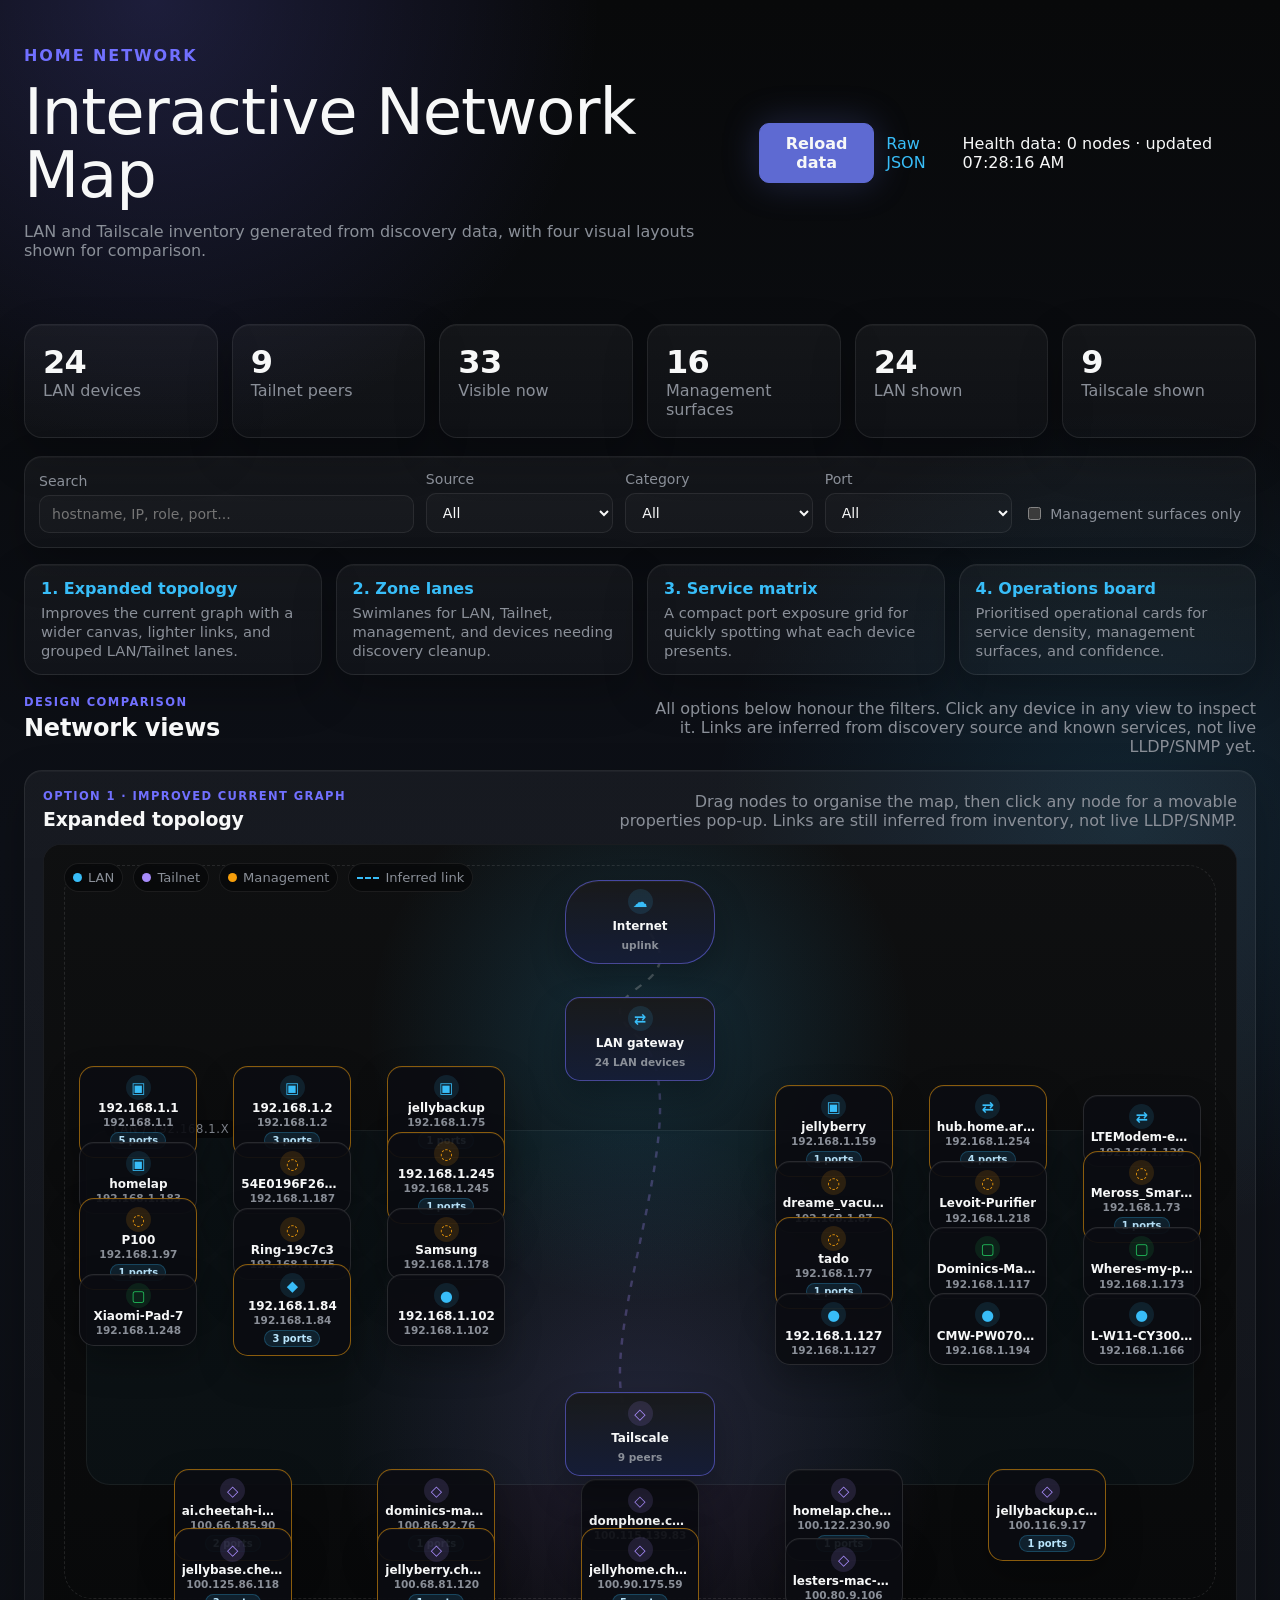
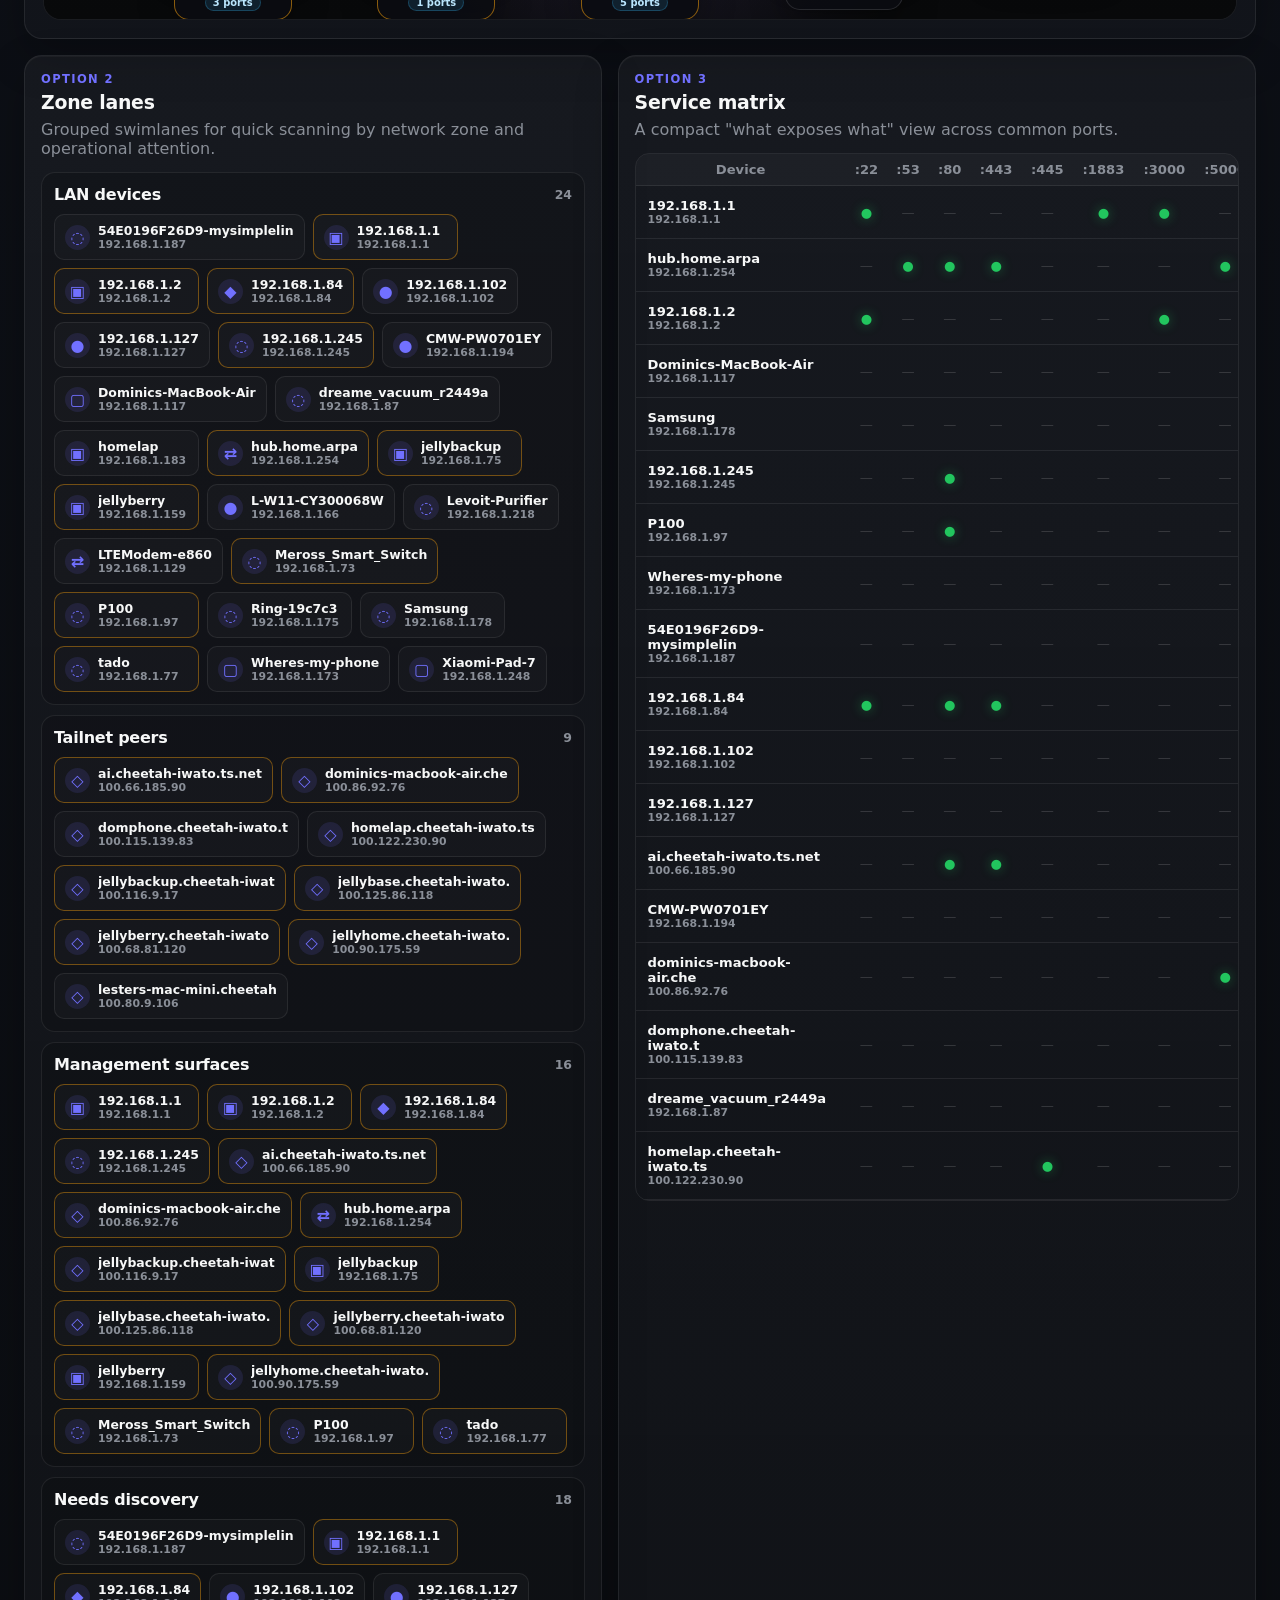
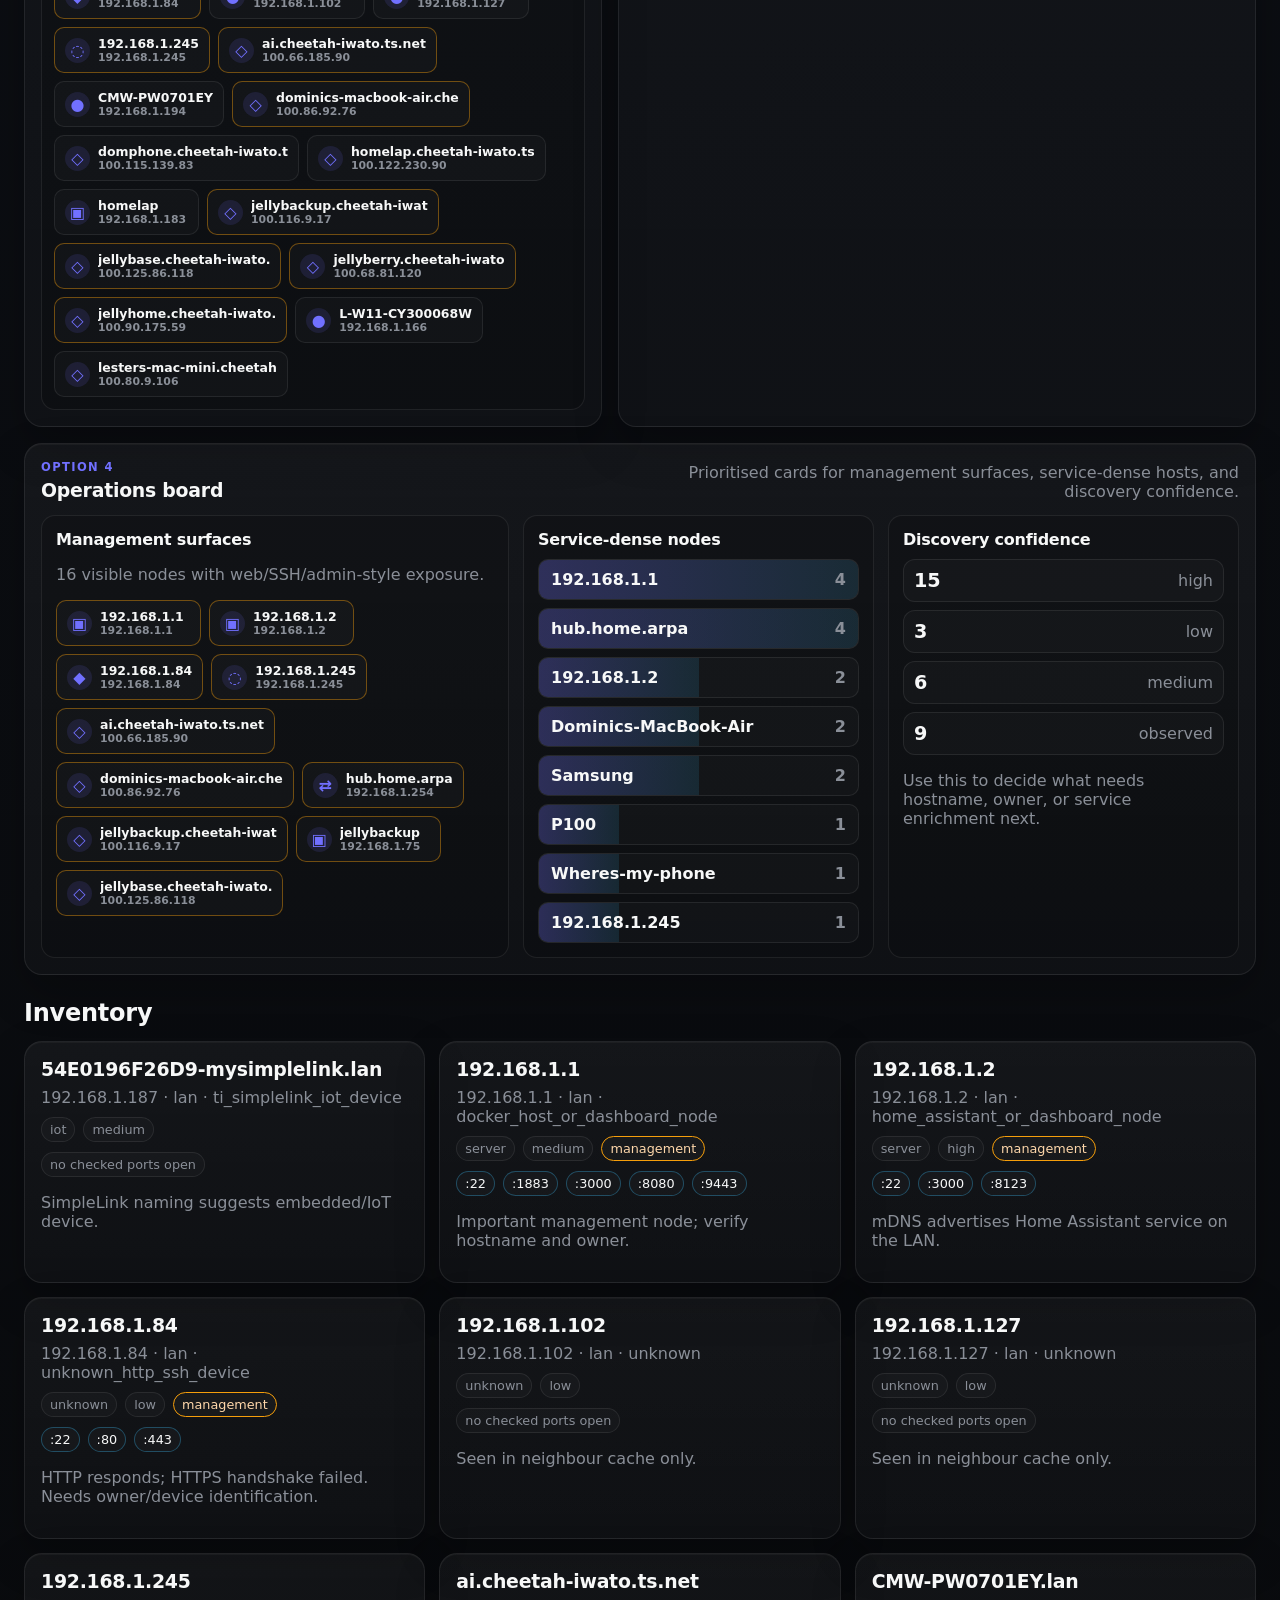
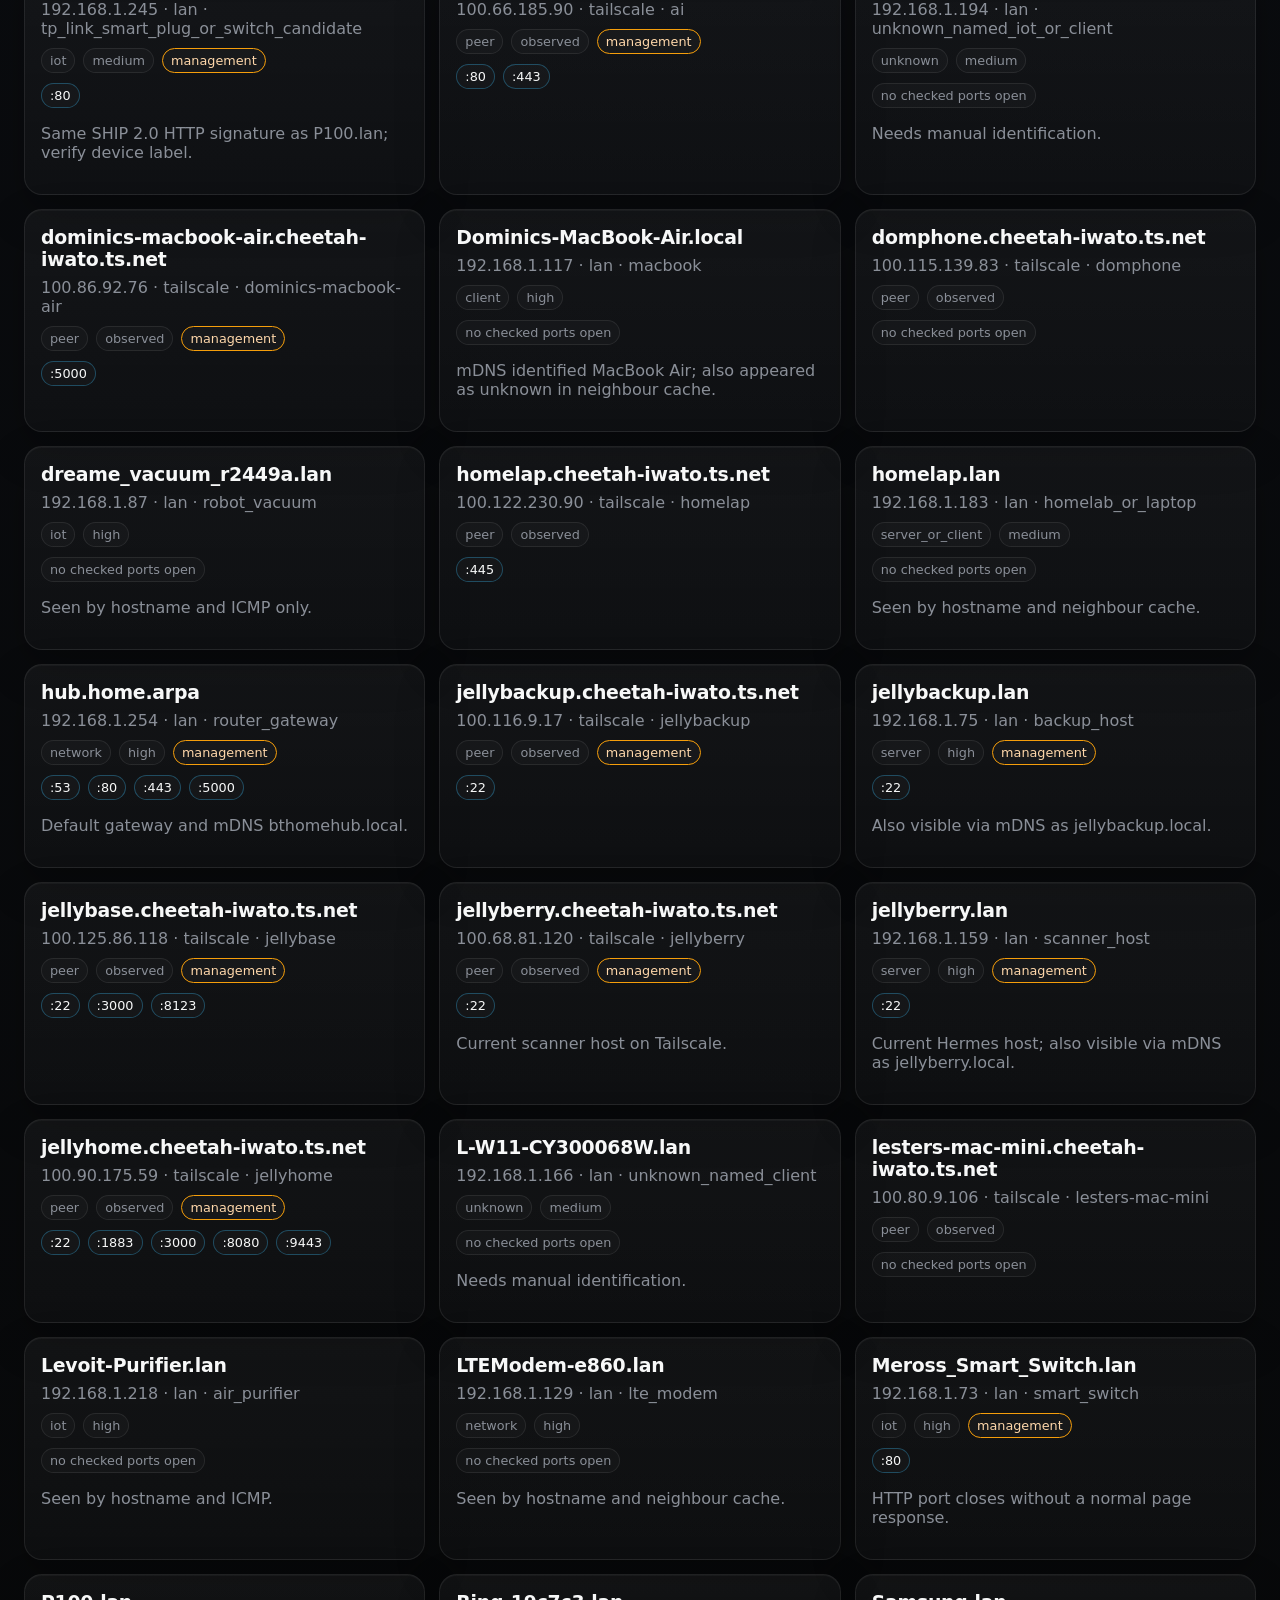
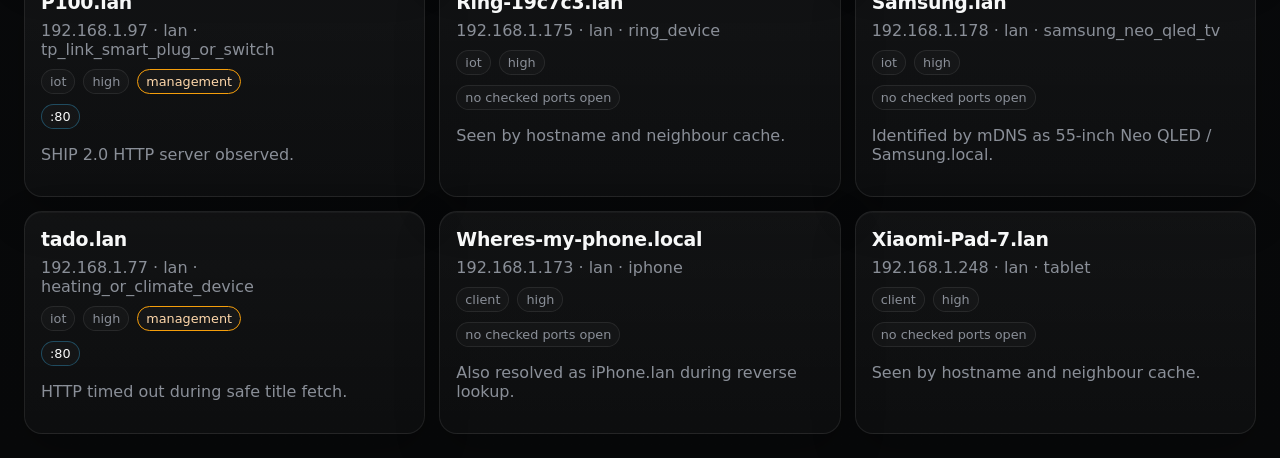
==== commit 4a514ad3: "feat(network-map): update index.html for ES modules and health timestamp Change script tag to type='" ====
--- a/docker/appdata/network-map/site/index.html
+++ b/docker/appdata/network-map/site/index.html
@@ -16,6 +16,7 @@
     <div class="hero-actions">
       <button id="refreshData">Reload data</button>
       <a href="data/inventory.json">Raw JSON</a>
+      <span id="healthTimestamp" class="health-timestamp">Health data: loading…</span>
     </div>
   </header>
 
@@ -91,6 +92,6 @@
     </section>
   </main>
 
-  <script src="app.js"></script>
+  <script type="module" src="app.js"></script>
 </body>
 </html>
--- a/docker/appdata/network-map/site/styles.css
+++ b/docker/appdata/network-map/site/styles.css
@@ -28,7 +28,7 @@
   color: var(--text);
 }
 a { color: var(--accent-2); text-decoration: none; }
-.hero, main { max-width: 1520px; margin: 0 auto; padding: 24px; }
+.hero, main { width: 100%; max-width: none; margin: 0; padding: 24px; }
 .hero { display: flex; align-items: center; justify-content: space-between; gap: 16px; padding-top: 30px; }
 .eyebrow { color: var(--accent); font-weight: 700; letter-spacing: .12em; text-transform: uppercase; }
 .eyebrow.small { font-size: .72rem; margin: 0 0 5px; }
@@ -68,22 +68,23 @@
 .inspiration-strip article { padding: 14px 16px; }
 .inspiration-strip strong { display: block; margin-bottom: 5px; color: var(--accent-2); }
 .inspiration-strip span { color: var(--muted); font-size: .92rem; }
-.layout { display: grid; grid-template-columns: minmax(0, 1fr) 380px; gap: 20px; margin-bottom: 24px; }
+.layout { display: block; margin-bottom: 24px; }
+.layout aside { display: none; }
 .section-heading, .option-heading { display: flex; justify-content: space-between; align-items: end; gap: 18px; margin-bottom: 14px; }
 .option-heading.compact { display: block; }
 .section-heading p:last-child, .option-heading > p { max-width: 620px; margin: 0; text-align: right; }
 .option-heading.compact p:last-child { text-align: left; margin-top: 7px; }
 .topology-shell { display: grid; gap: 16px; }
 .option-card { padding: 16px; overflow: hidden; }
-.option-topology { padding: 18px; }
+.option-topology { padding: 18px; width: 100%; }
 .option-grid { display: grid; grid-template-columns: minmax(0, .95fr) minmax(0, 1.05fr); gap: 16px; }
-.topology-scroll { overflow: auto; border: 1px solid var(--line); border-radius: 18px; background: #07090d; }
+.topology-scroll { overflow: hidden; border: 1px solid var(--line); border-radius: 18px; background: #07090d; }
 .topology-stage {
   position: relative;
   overflow: hidden;
-  width: 1200px;
-  min-height: 960px;
-  margin: 0 auto;
+  width: 100%;
+  min-height: clamp(720px, 86vh, 1120px);
+  margin: 0;
   background:
     radial-gradient(circle at 50% 24%, rgba(56,189,248,.18), transparent 17rem),
     radial-gradient(circle at 50% 76%, rgba(167,139,250,.16), transparent 19rem),
@@ -129,7 +130,10 @@
   background: rgba(11,13,18,.92);
   color: var(--text);
   box-shadow: 0 16px 35px rgba(0,0,0,.28), inset 0 1px 0 rgba(255,255,255,.04);
-}
+  touch-action: none;
+  user-select: none;
+}
+.topology-node.dragging, .topology-core.dragging { cursor: grabbing; z-index: 20; border-color: var(--accent-2); }
 .topology-node:hover, .topology-core:hover { border-color: var(--accent); transform: translate(-50%, -53%); z-index: 7; }
 .topology-node strong, .topology-core strong { font-size: .75rem; max-width: 102px; overflow: hidden; text-overflow: ellipsis; white-space: nowrap; }
 .topology-node em, .topology-core em { color: var(--muted); font-size: .66rem; font-style: normal; }
@@ -141,6 +145,54 @@
 .topology-core { width: 150px; min-height: 84px; z-index: 4; border-color: rgba(113,112,255,.54); background: linear-gradient(180deg, rgba(25,26,27,.98), rgba(21,29,55,.94)); }
 .topology-core.internet { border-radius: 34px; }
 .port-badge { margin-top: 3px; padding: 2px 7px; border-radius: 999px; background: rgba(56,189,248,.12); border: 1px solid rgba(56,189,248,.24); color: #bae6fd; font-size: .62rem; }
+.topology-detail-popover {
+  position: absolute;
+  z-index: 30;
+  top: 18px;
+  right: 18px;
+  width: min(420px, calc(100% - 36px));
+  max-height: min(640px, calc(100% - 36px));
+  overflow: auto;
+  padding: 0 16px 16px;
+  border: 1px solid rgba(113,112,255,.42);
+  border-radius: 18px;
+  background: rgba(12,15,24,.94);
+  box-shadow: 0 24px 80px rgba(0,0,0,.48), 0 0 0 1px rgba(255,255,255,.04) inset;
+  backdrop-filter: blur(16px);
+}
+.layout .topology-detail-popover { display: block; }
+.layout .topology-detail-popover.hidden { display: none; }
+.topology-detail-popover.dragging { cursor: grabbing; }
+.popover-titlebar {
+  position: sticky;
+  top: 0;
+  z-index: 1;
+  display: flex;
+  justify-content: space-between;
+  align-items: center;
+  gap: 12px;
+  margin: 0 -16px 12px;
+  padding: 12px 12px 10px 16px;
+  border-bottom: 1px solid var(--line);
+  background: rgba(12,15,24,.96);
+  cursor: grab;
+}
+.popover-titlebar strong { min-width: 0; overflow: hidden; text-overflow: ellipsis; white-space: nowrap; }
+.popover-close {
+  display: grid;
+  place-items: center;
+  width: 30px;
+  height: 30px;
+  padding: 0;
+  border-radius: 999px;
+  font-size: 1.25rem;
+  line-height: 1;
+}
+.topology-detail-popover dl { display: grid; grid-template-columns: 92px 1fr; gap: 8px 12px; margin: 0; }
+.topology-detail-popover dt { color: var(--muted); }
+.topology-detail-popover dd { margin: 0; word-break: break-word; }
+.topology-detail-popover p { color: var(--muted); margin: 0; }
+
 .zone-lanes { display: grid; gap: 10px; }
 .zone-lane { padding: 12px; border: 1px solid var(--line); border-radius: 14px; background: rgba(0,0,0,.14); }
 .zone-lane h4 { display: flex; justify-content: space-between; align-items: center; color: var(--text); }
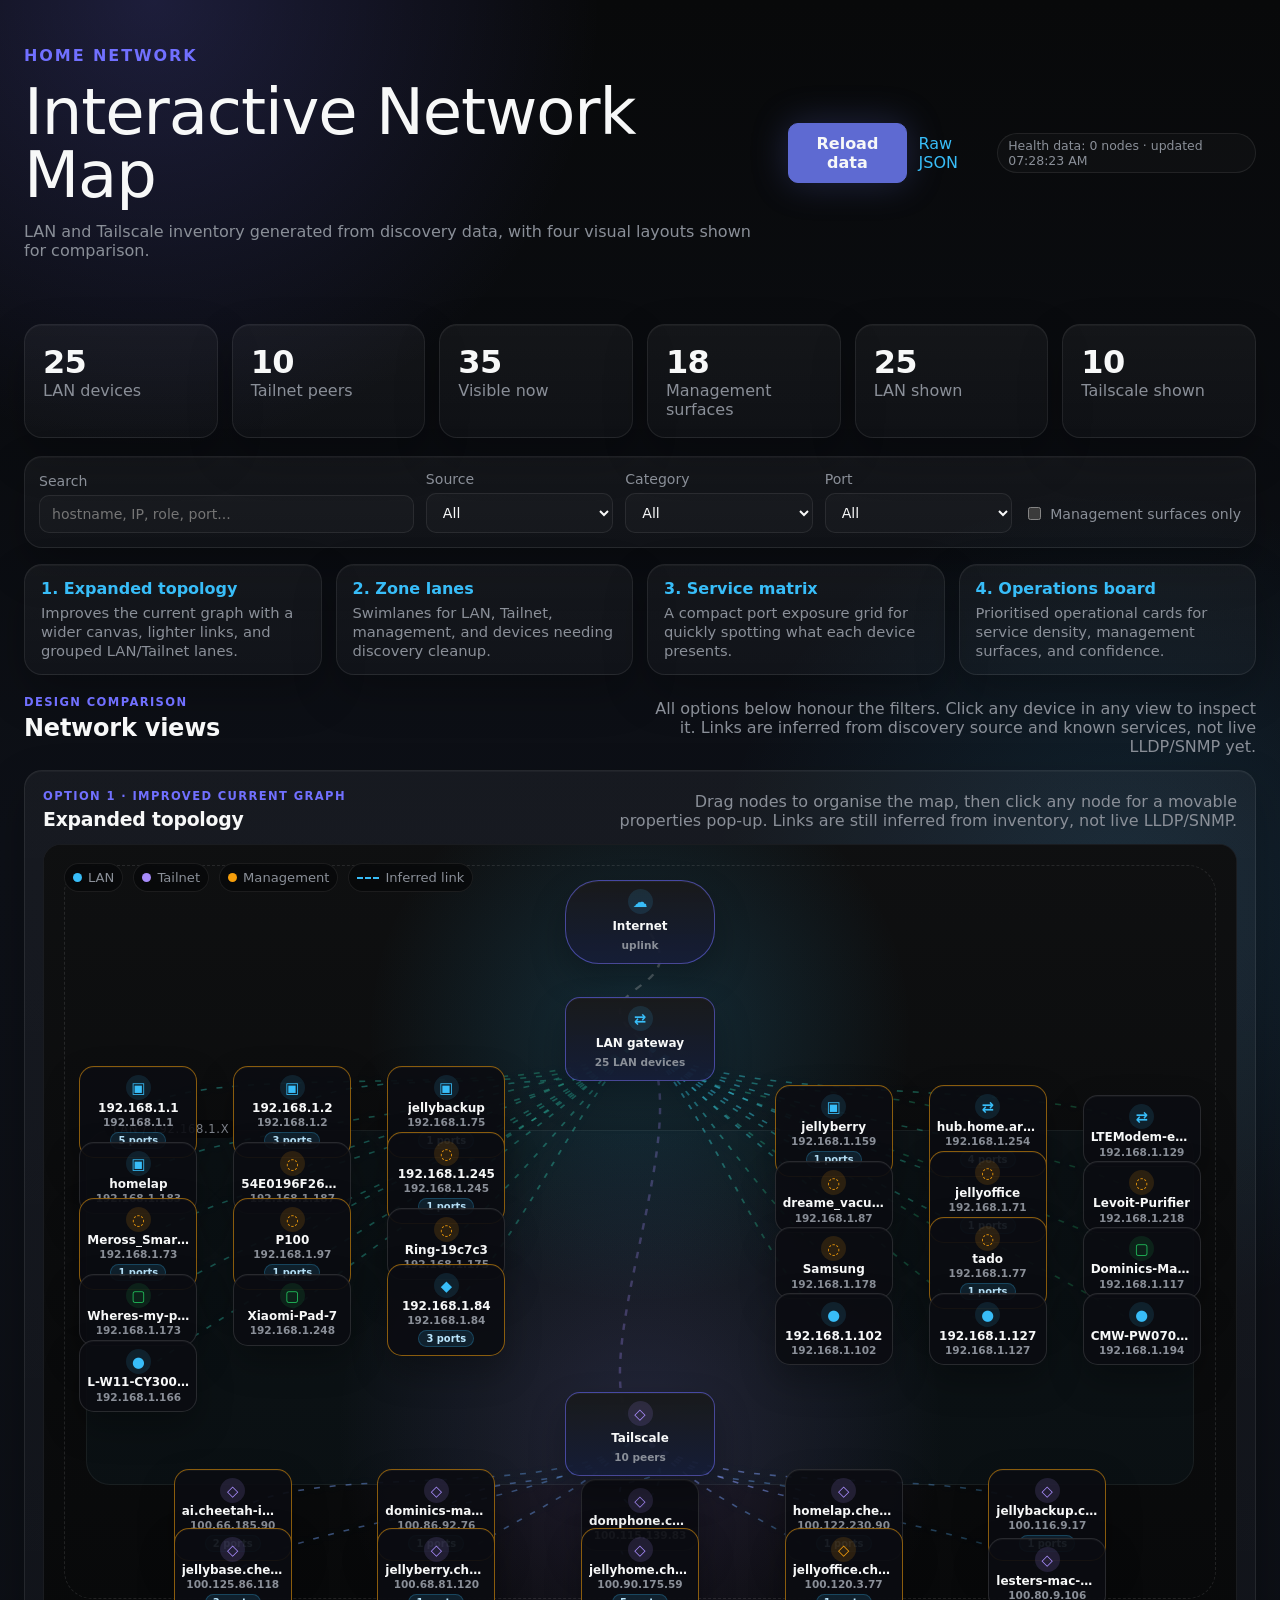
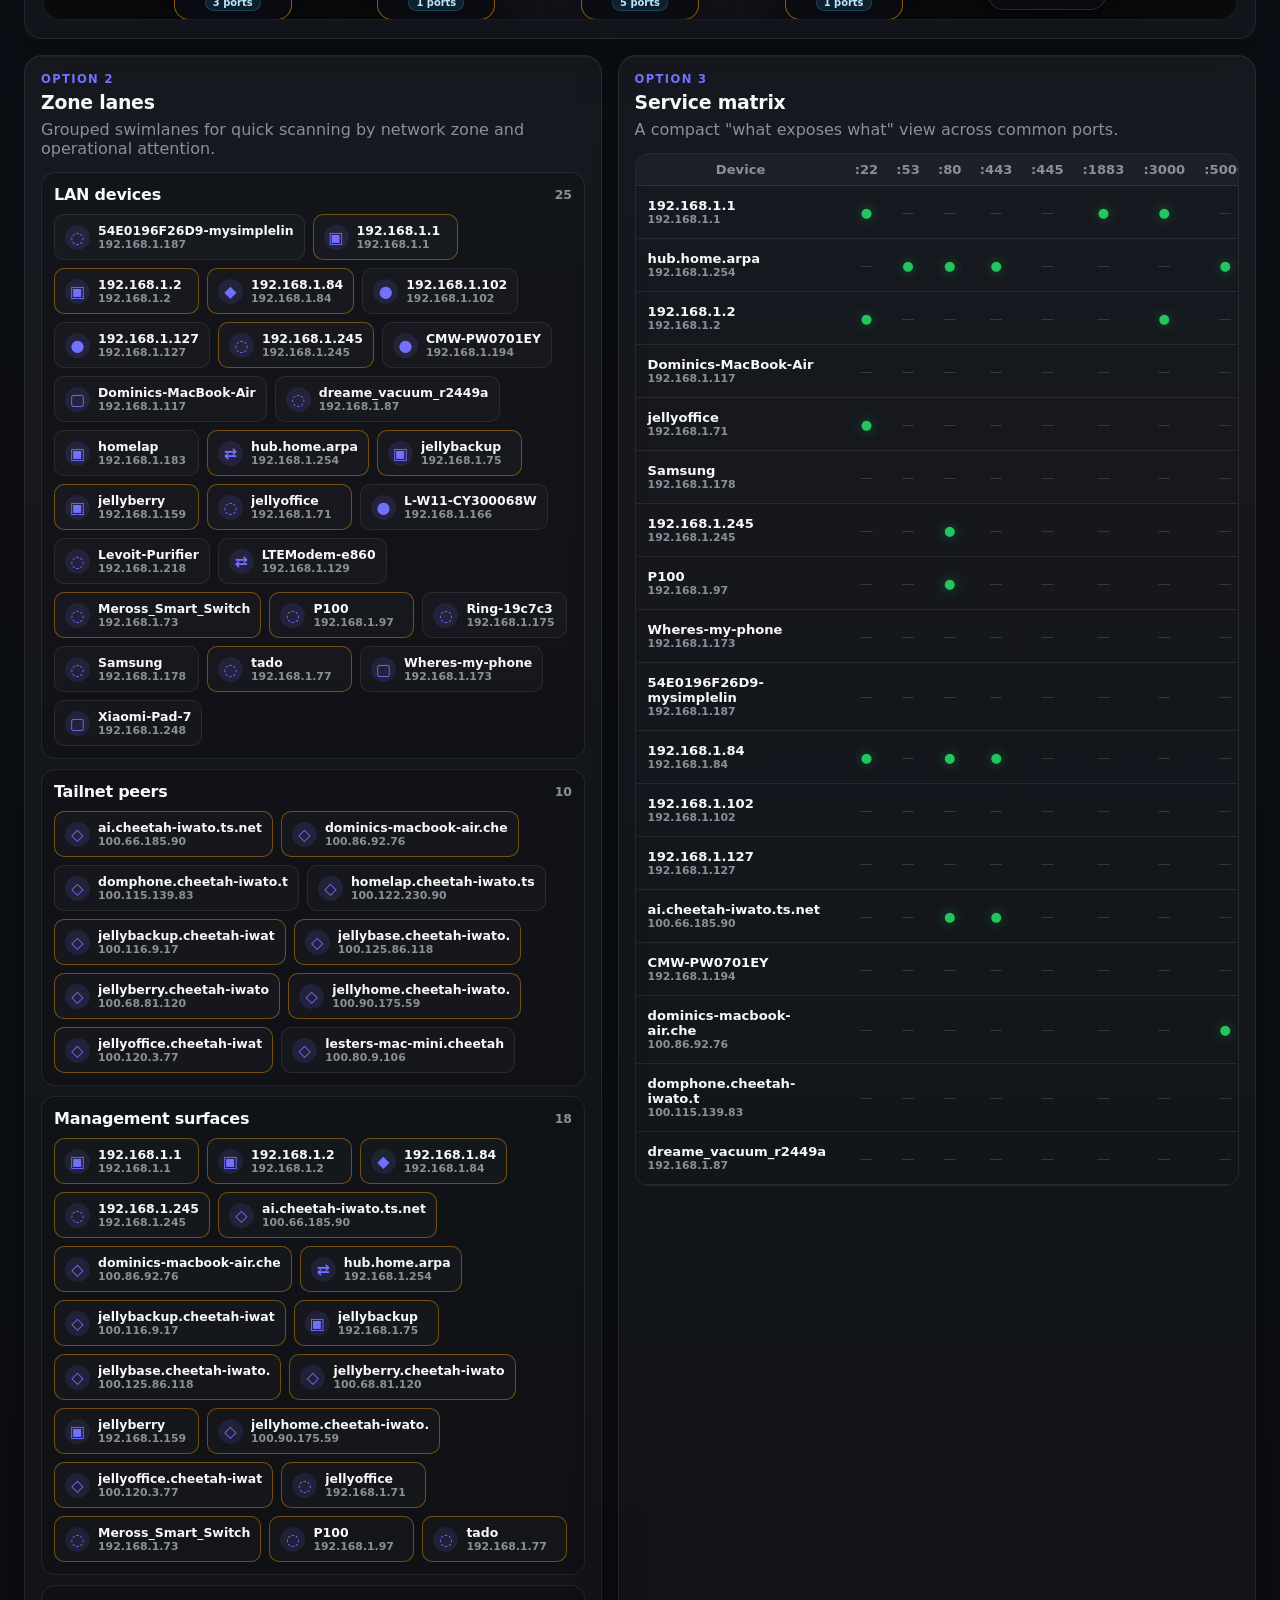
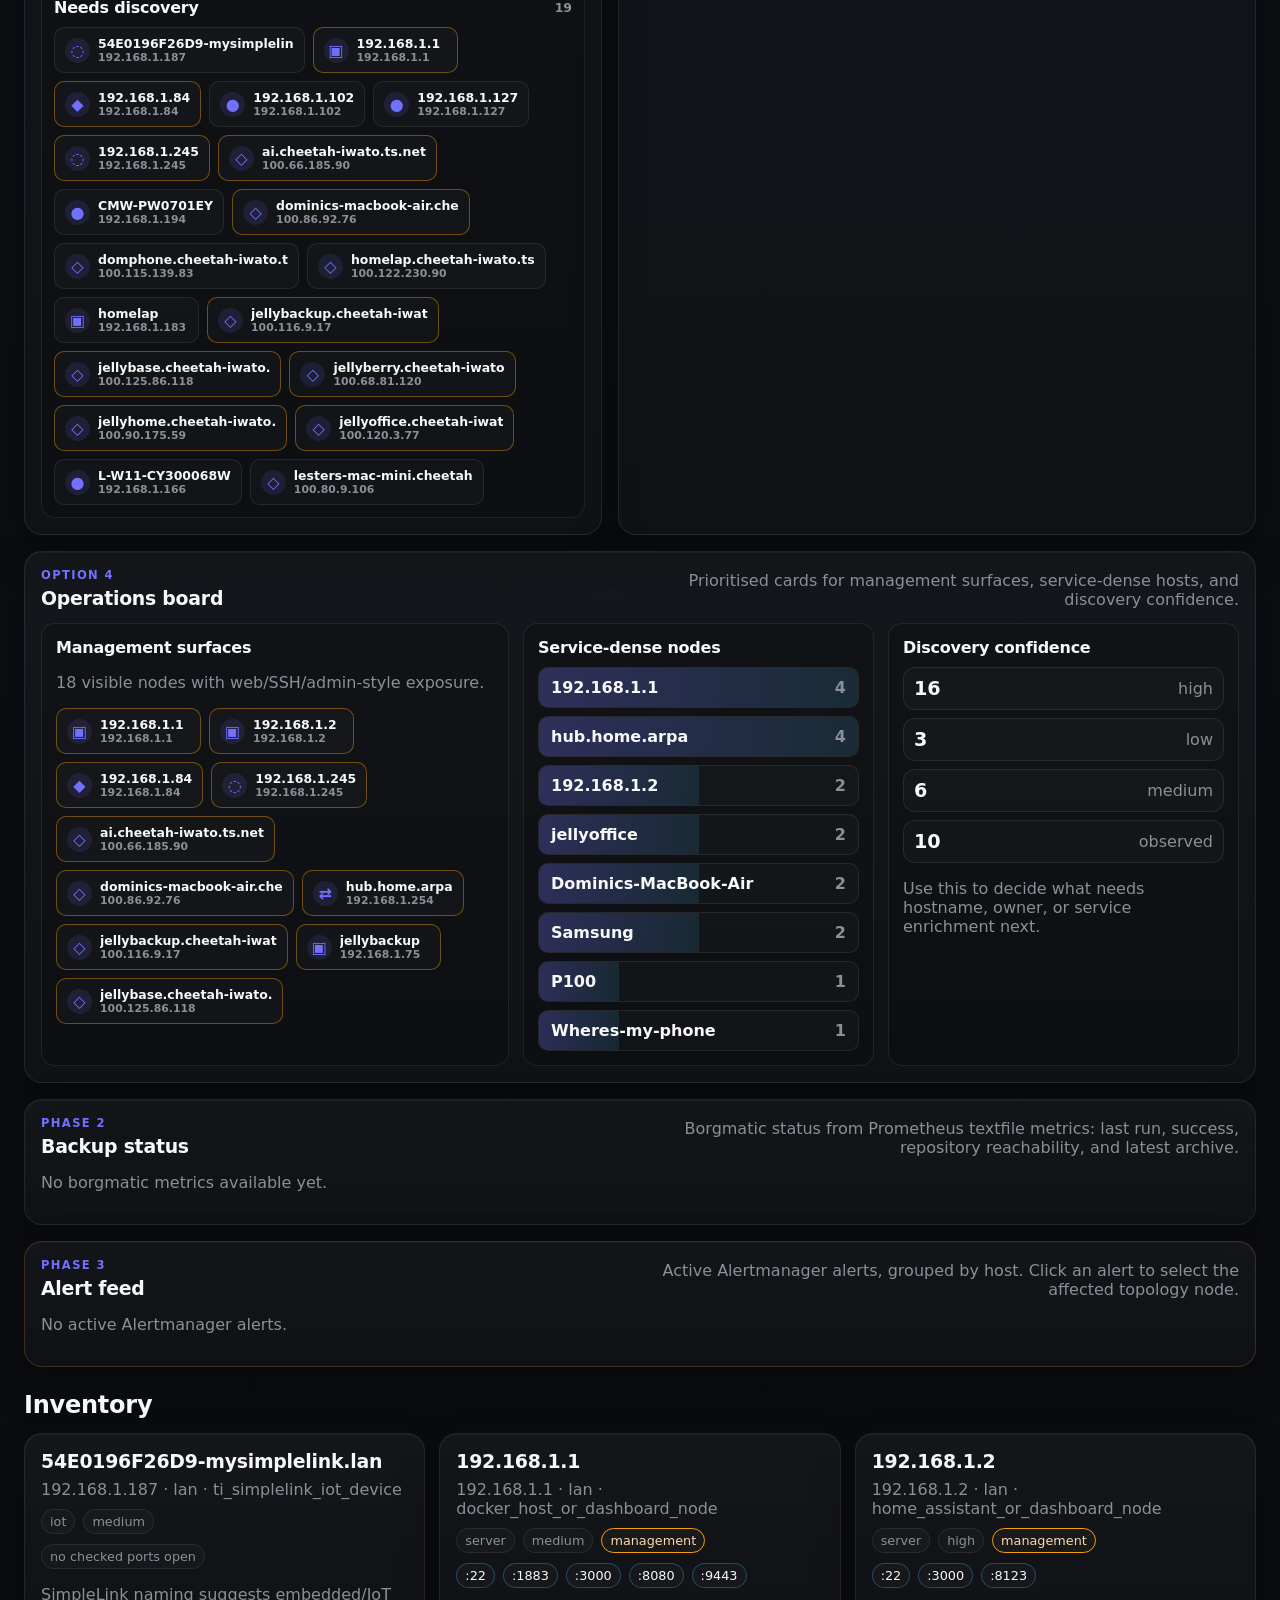
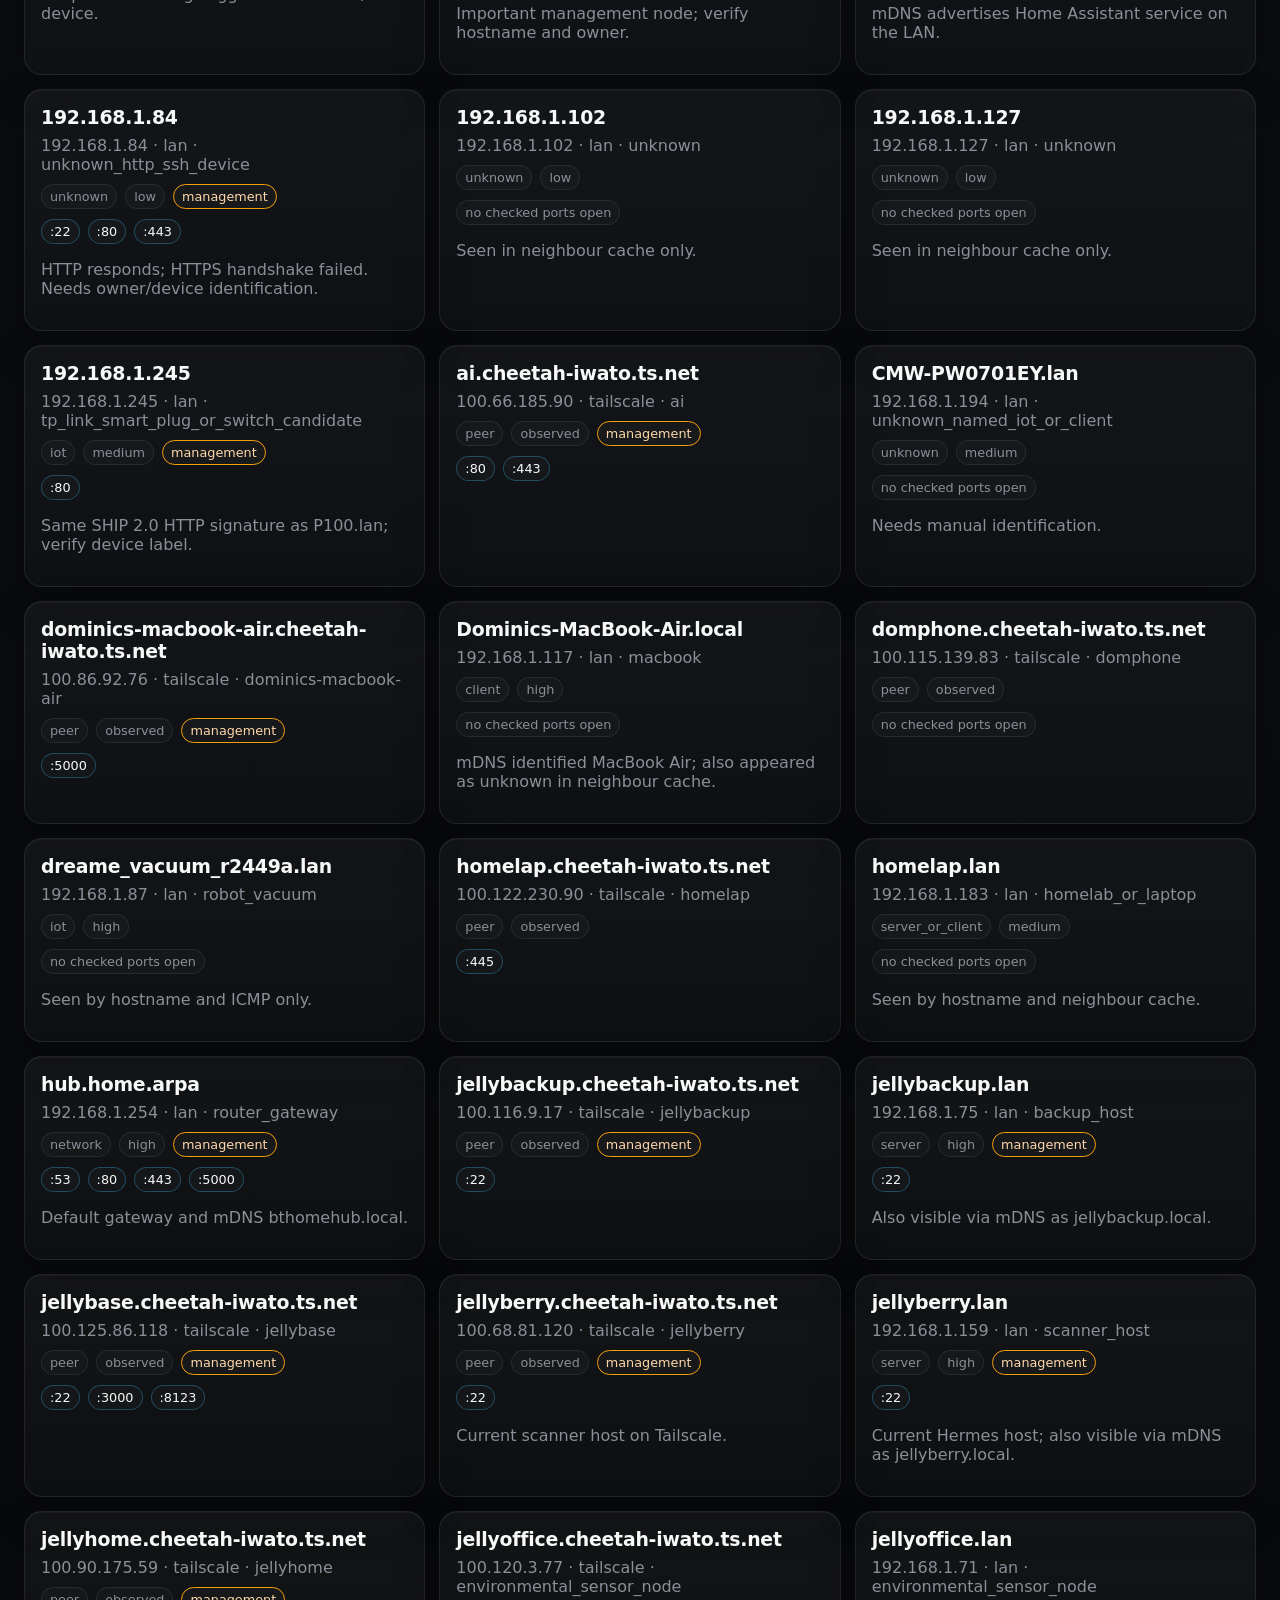
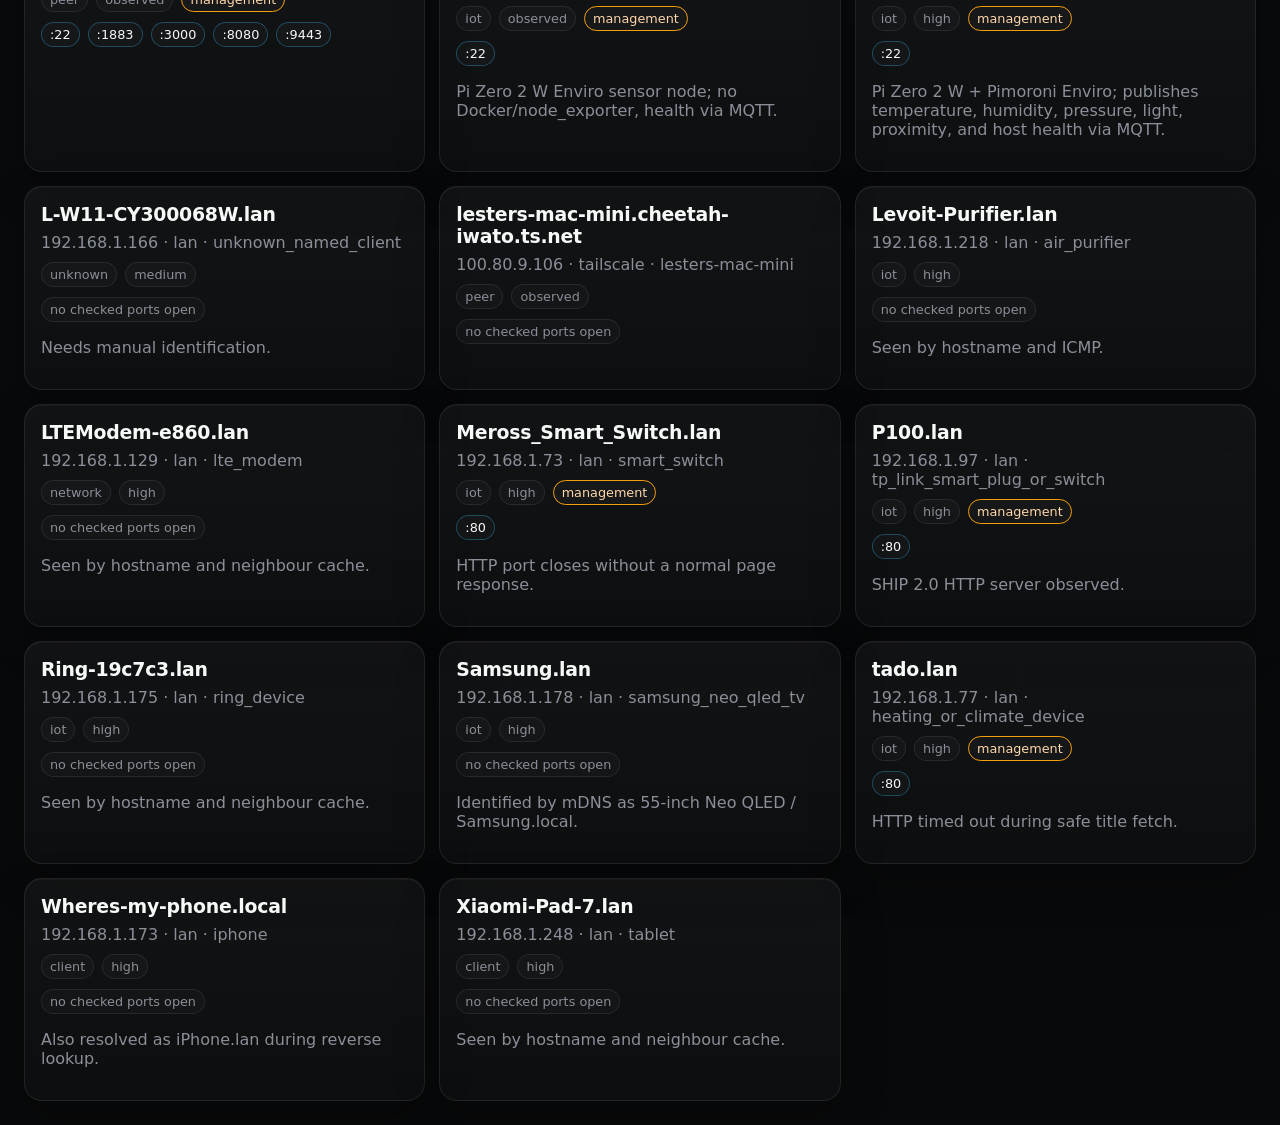
==== commit 8c5a0202: "feat(network-map): add dashboard drill-down modal" ====
--- a/docker/appdata/network-map/site/index.html
+++ b/docker/appdata/network-map/site/index.html
@@ -92,6 +92,19 @@
     </section>
   </main>
 
+  <div id="drilldownModal" class="drilldown-modal hidden" role="dialog" aria-modal="true" aria-labelledby="drilldownTitle">
+    <div class="drilldown-modal-card">
+      <div class="drilldown-modal-bar">
+        <strong id="drilldownTitle">Drill-down</strong>
+        <div>
+          <a id="drilldownOpenNew" href="#" target="_blank" rel="noopener">Open new tab</a>
+          <button id="drilldownClose" type="button">×</button>
+        </div>
+      </div>
+      <iframe id="drilldownFrame" title="Network Map drill-down" loading="lazy"></iframe>
+    </div>
+  </div>
+
   <script type="module" src="app.js"></script>
 </body>
 </html>
--- a/docker/appdata/network-map/site/styles.css
+++ b/docker/appdata/network-map/site/styles.css
@@ -223,6 +223,223 @@
 .confidence-stack { display: grid; gap: 8px; margin-bottom: 12px; }
 .confidence-stack span { display: flex; justify-content: space-between; align-items: center; border: 1px solid var(--line); border-radius: 12px; padding: 9px 10px; color: var(--muted); background: rgba(255,255,255,.025); }
 .confidence-stack strong { color: var(--text); font-size: 1.2rem; }
+.health-timestamp {
+  color: var(--muted);
+  font-size: 0.78rem;
+  padding: 4px 10px;
+  border: 1px solid var(--line);
+  border-radius: 999px;
+  background: rgba(255,255,255,.025);
+}
+.health-badge {
+  position: absolute;
+  top: 2px;
+  right: 2px;
+  width: 10px;
+  height: 10px;
+  border-radius: 50%;
+  border: 1.5px solid rgba(0,0,0,.45);
+  z-index: 3;
+  pointer-events: none;
+}
+.health-badge.health-green { background: var(--green); box-shadow: 0 0 6px rgba(34,197,94,.55); }
+.health-badge.health-amber { background: var(--yellow); box-shadow: 0 0 6px rgba(245,158,11,.55); }
+.health-badge.health-red { background: var(--red); box-shadow: 0 0 6px rgba(239,68,68,.55); }
+.health-badge.health-grey { background: var(--muted); opacity: .55; }
+.health-badge-inline {
+  display: inline-block;
+  width: 9px;
+  height: 9px;
+  border-radius: 50%;
+  border: 1.5px solid rgba(0,0,0,.45);
+  margin-left: 6px;
+  vertical-align: middle;
+}
+.health-badge-inline.health-green { background: var(--green); }
+.health-badge-inline.health-amber { background: var(--yellow); }
+.health-badge-inline.health-red { background: var(--red); }
+.health-badge-inline.health-grey { background: var(--muted); }
+.health-detail, .backup-detail {
+  margin-top: 14px;
+  padding-top: 12px;
+  border-top: 1px solid var(--line);
+}
+.health-title {
+  font-size: .88rem;
+  margin: 0 0 8px;
+  display: flex;
+  align-items: center;
+  gap: 6px;
+}
+.health-detail dl, .backup-detail dl {
+  display: grid;
+  grid-template-columns: 92px 1fr;
+  gap: 6px 10px;
+  margin: 0;
+}
+.health-detail dt, .backup-detail dt { color: var(--muted); }
+.health-detail dd, .backup-detail dd { margin: 0; }
+.health-status-dot {
+  display: inline-block;
+  width: 8px;
+  height: 8px;
+  border-radius: 50%;
+  vertical-align: middle;
+  margin-right: 4px;
+}
+.health-status-dot.health-green { background: var(--green); box-shadow: 0 0 4px rgba(34,197,94,.45); }
+.health-status-dot.health-amber { background: var(--yellow); box-shadow: 0 0 4px rgba(245,158,11,.45); }
+.health-status-dot.health-red { background: var(--red); box-shadow: 0 0 4px rgba(239,68,68,.45); }
+.health-status-dot.health-grey { background: var(--muted); }
+.backup-grid {
+  display: grid;
+  grid-template-columns: repeat(auto-fit, minmax(230px, 1fr));
+  gap: 12px;
+}
+.backup-card {
+  padding: 14px;
+  border: 1px solid var(--line);
+  border-radius: 14px;
+  background: rgba(0,0,0,.14);
+}
+.backup-card-head {
+  display: flex;
+  justify-content: space-between;
+  align-items: center;
+  gap: 10px;
+  margin-bottom: 10px;
+}
+.backup-status-pill {
+  padding: 3px 8px;
+  border-radius: 999px;
+  font-size: .72rem;
+  font-weight: 700;
+  border: 1px solid var(--line);
+}
+.backup-status-pill.backup-green { color: #bbf7d0; border-color: rgba(34,197,94,.45); background: rgba(34,197,94,.10); }
+.backup-status-pill.backup-amber { color: #fde68a; border-color: rgba(245,158,11,.45); background: rgba(245,158,11,.10); }
+.backup-status-pill.backup-red { color: #fecaca; border-color: rgba(239,68,68,.45); background: rgba(239,68,68,.10); }
+.backup-status-pill.backup-grey { color: var(--muted); }
+.backup-card dl {
+  display: grid;
+  grid-template-columns: 72px 1fr;
+  gap: 6px 10px;
+  margin: 0;
+}
+.backup-card dt { color: var(--muted); }
+.backup-card dd { margin: 0; word-break: break-word; }
+.alert-sidebar {
+  border-color: rgba(245,158,11,.20);
+}
+.alert-feed { display: grid; gap: 12px; }
+.alert-host-group {
+  padding: 12px;
+  border: 1px solid var(--line);
+  border-radius: 14px;
+  background: rgba(0,0,0,.14);
+}
+.alert-host-group h4 {
+  display: flex;
+  justify-content: space-between;
+  align-items: center;
+  margin-bottom: 10px;
+}
+.alert-host-group h4 span {
+  color: var(--muted);
+  font-size: .78rem;
+}
+.alert-list { display: grid; gap: 8px; }
+.alert-card {
+  display: grid;
+  gap: 6px;
+  width: 100%;
+  text-align: left;
+  border-radius: 12px;
+  padding: 10px 12px;
+  border: 1px solid var(--line);
+  background: rgba(255,255,255,.025);
+}
+.alert-card.alert-critical { border-color: rgba(239,68,68,.55); background: rgba(239,68,68,.08); }
+.alert-card.alert-warning, .alert-card.alert-warn { border-color: rgba(245,158,11,.55); background: rgba(245,158,11,.08); }
+.alert-card.alert-info { border-color: rgba(56,189,248,.45); background: rgba(56,189,248,.07); }
+.alert-card-top {
+  display: flex;
+  justify-content: space-between;
+  gap: 10px;
+}
+.alert-card-top strong { font-size: .9rem; }
+.alert-card-top em {
+  color: var(--muted);
+  font-style: normal;
+  text-transform: uppercase;
+  font-size: .68rem;
+}
+.alert-meta, .alert-description {
+  color: var(--muted);
+  font-size: .78rem;
+}
+.alert-description { line-height: 1.35; }
+.drilldown-links {
+  margin-top: 14px;
+  padding-top: 12px;
+  border-top: 1px solid var(--line);
+}
+.drilldown-button-row {
+  display: flex;
+  flex-wrap: wrap;
+  gap: 8px;
+}
+.drilldown-button {
+  padding: 7px 9px;
+  font-size: .78rem;
+  border-color: rgba(56,189,248,.30);
+}
+.drilldown-modal.hidden { display: none; }
+.drilldown-modal {
+  position: fixed;
+  inset: 0;
+  z-index: 100;
+  display: grid;
+  place-items: center;
+  padding: 24px;
+  background: rgba(0,0,0,.72);
+  backdrop-filter: blur(8px);
+}
+.drilldown-modal-card {
+  width: min(1180px, 96vw);
+  height: min(760px, 92vh);
+  display: grid;
+  grid-template-rows: auto 1fr;
+  border: 1px solid var(--line-strong);
+  border-radius: 18px;
+  overflow: hidden;
+  background: #08090a;
+  box-shadow: 0 28px 90px rgba(0,0,0,.62);
+}
+.drilldown-modal-bar {
+  display: flex;
+  justify-content: space-between;
+  align-items: center;
+  gap: 12px;
+  padding: 10px 12px;
+  border-bottom: 1px solid var(--line);
+  background: rgba(255,255,255,.04);
+}
+.drilldown-modal-bar > div { display: flex; align-items: center; gap: 10px; }
+.drilldown-modal-bar a { font-size: .85rem; }
+#drilldownClose {
+  width: 32px;
+  height: 32px;
+  padding: 0;
+  border-radius: 999px;
+  font-size: 1.25rem;
+}
+#drilldownFrame {
+  width: 100%;
+  height: 100%;
+  border: 0;
+  background: #0b0c0e;
+}
 .cards { display: grid; grid-template-columns: repeat(auto-fill, minmax(300px, 1fr)); gap: 14px; }
 .card { padding: 16px; cursor: pointer; transition: transform .12s ease, border-color .12s ease; }
 .card:hover { transform: translateY(-2px); border-color: var(--accent); }
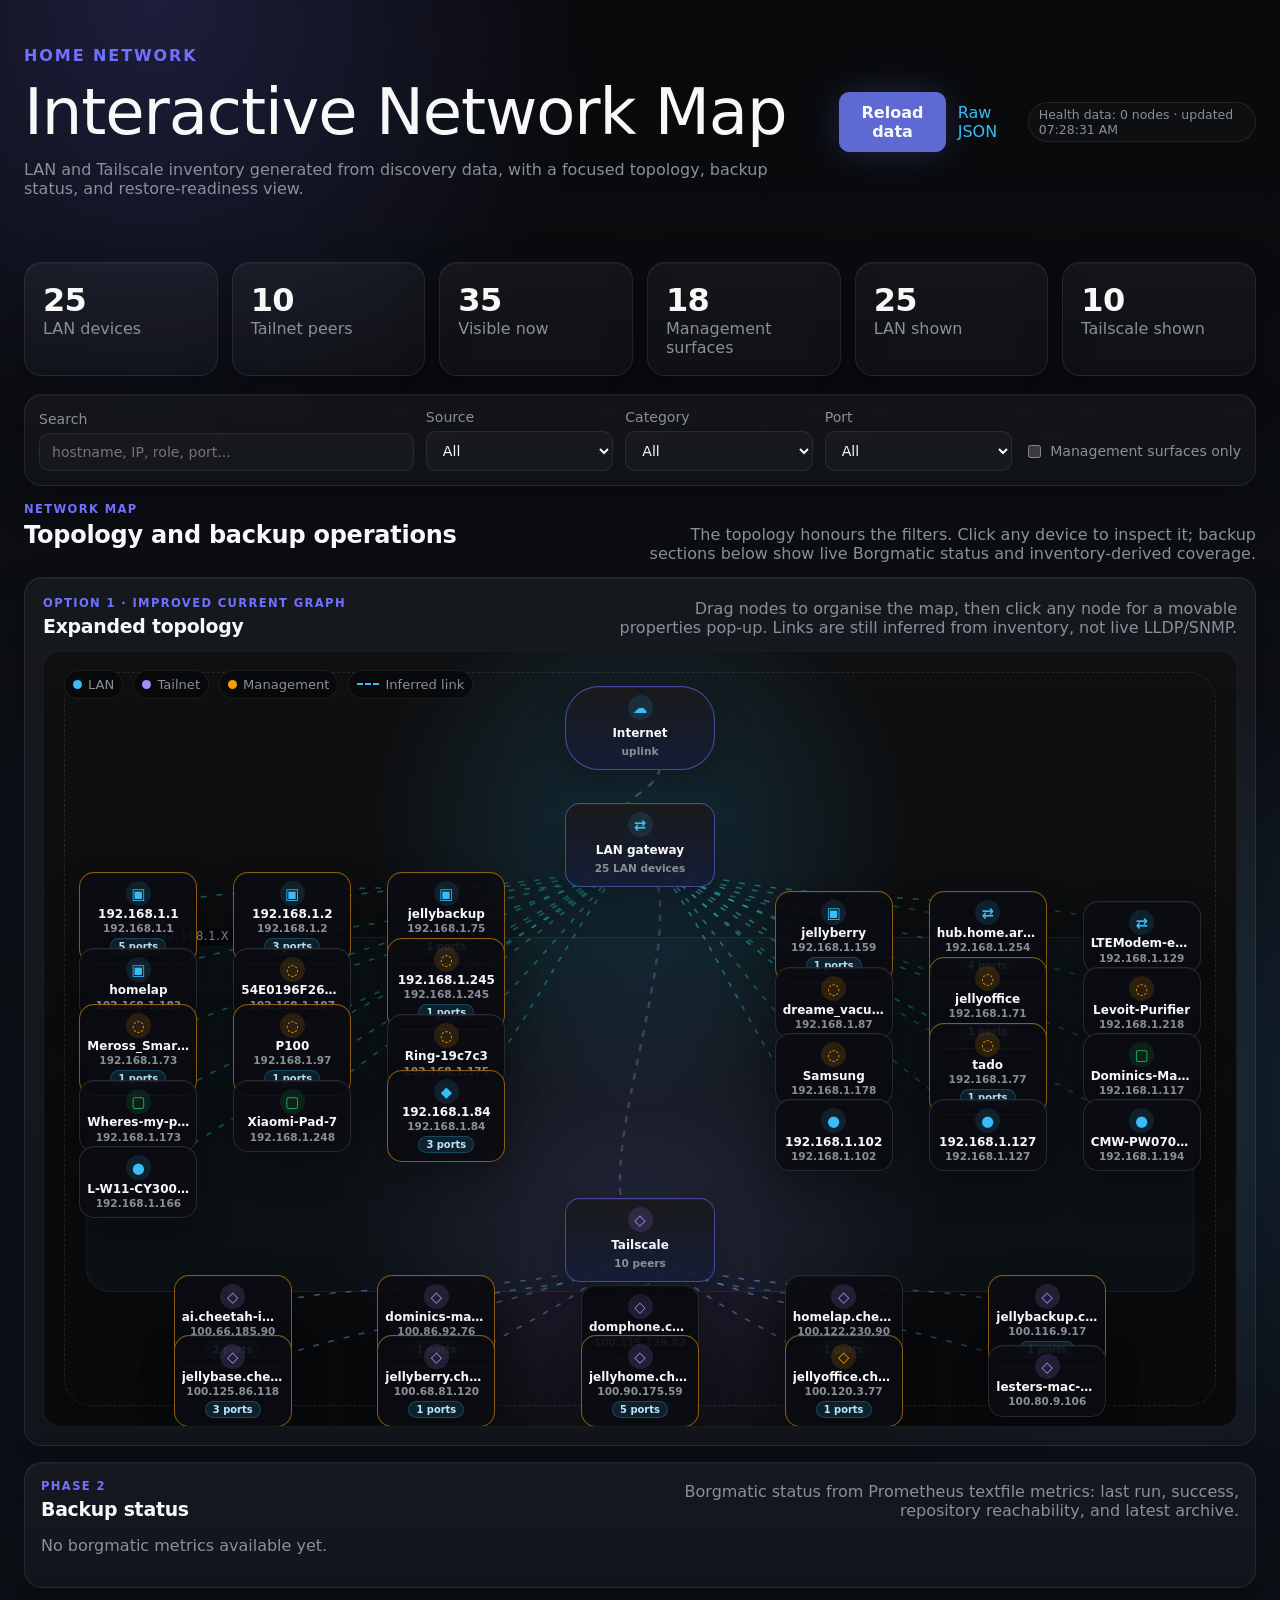
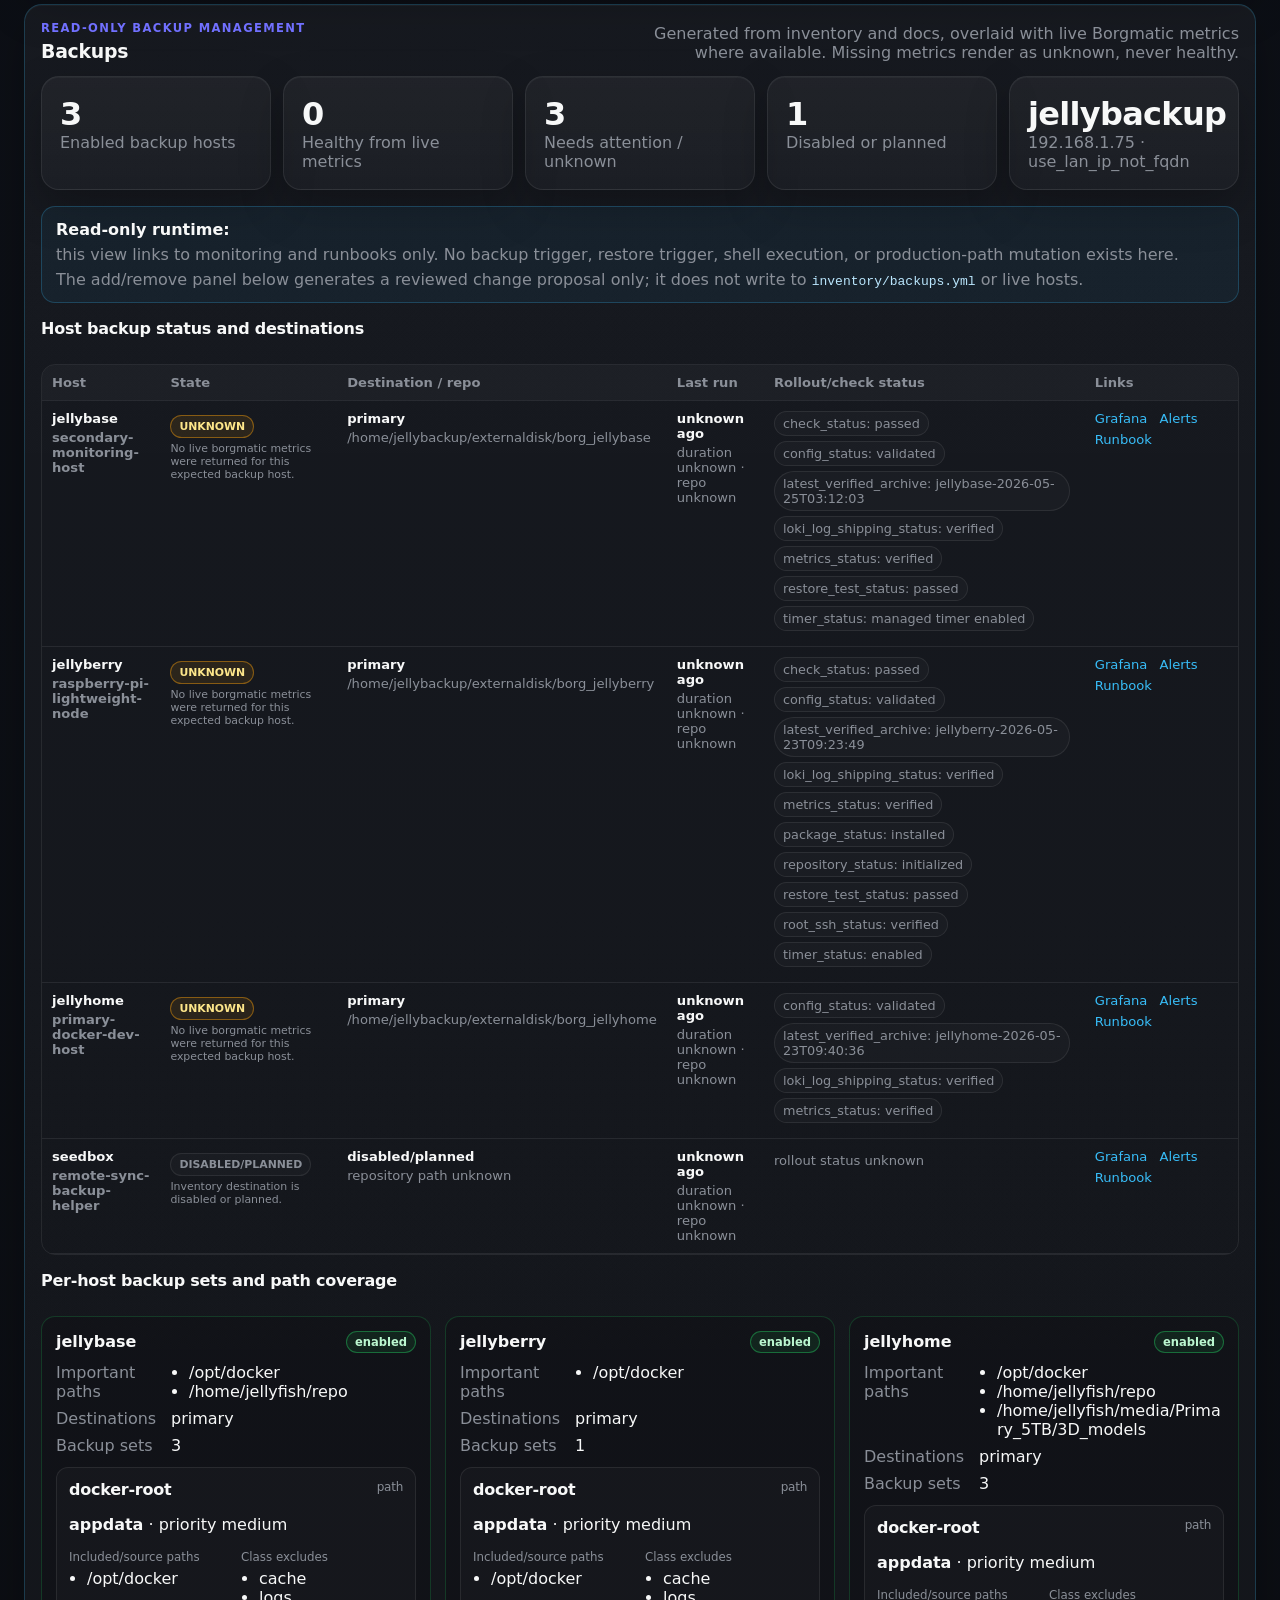
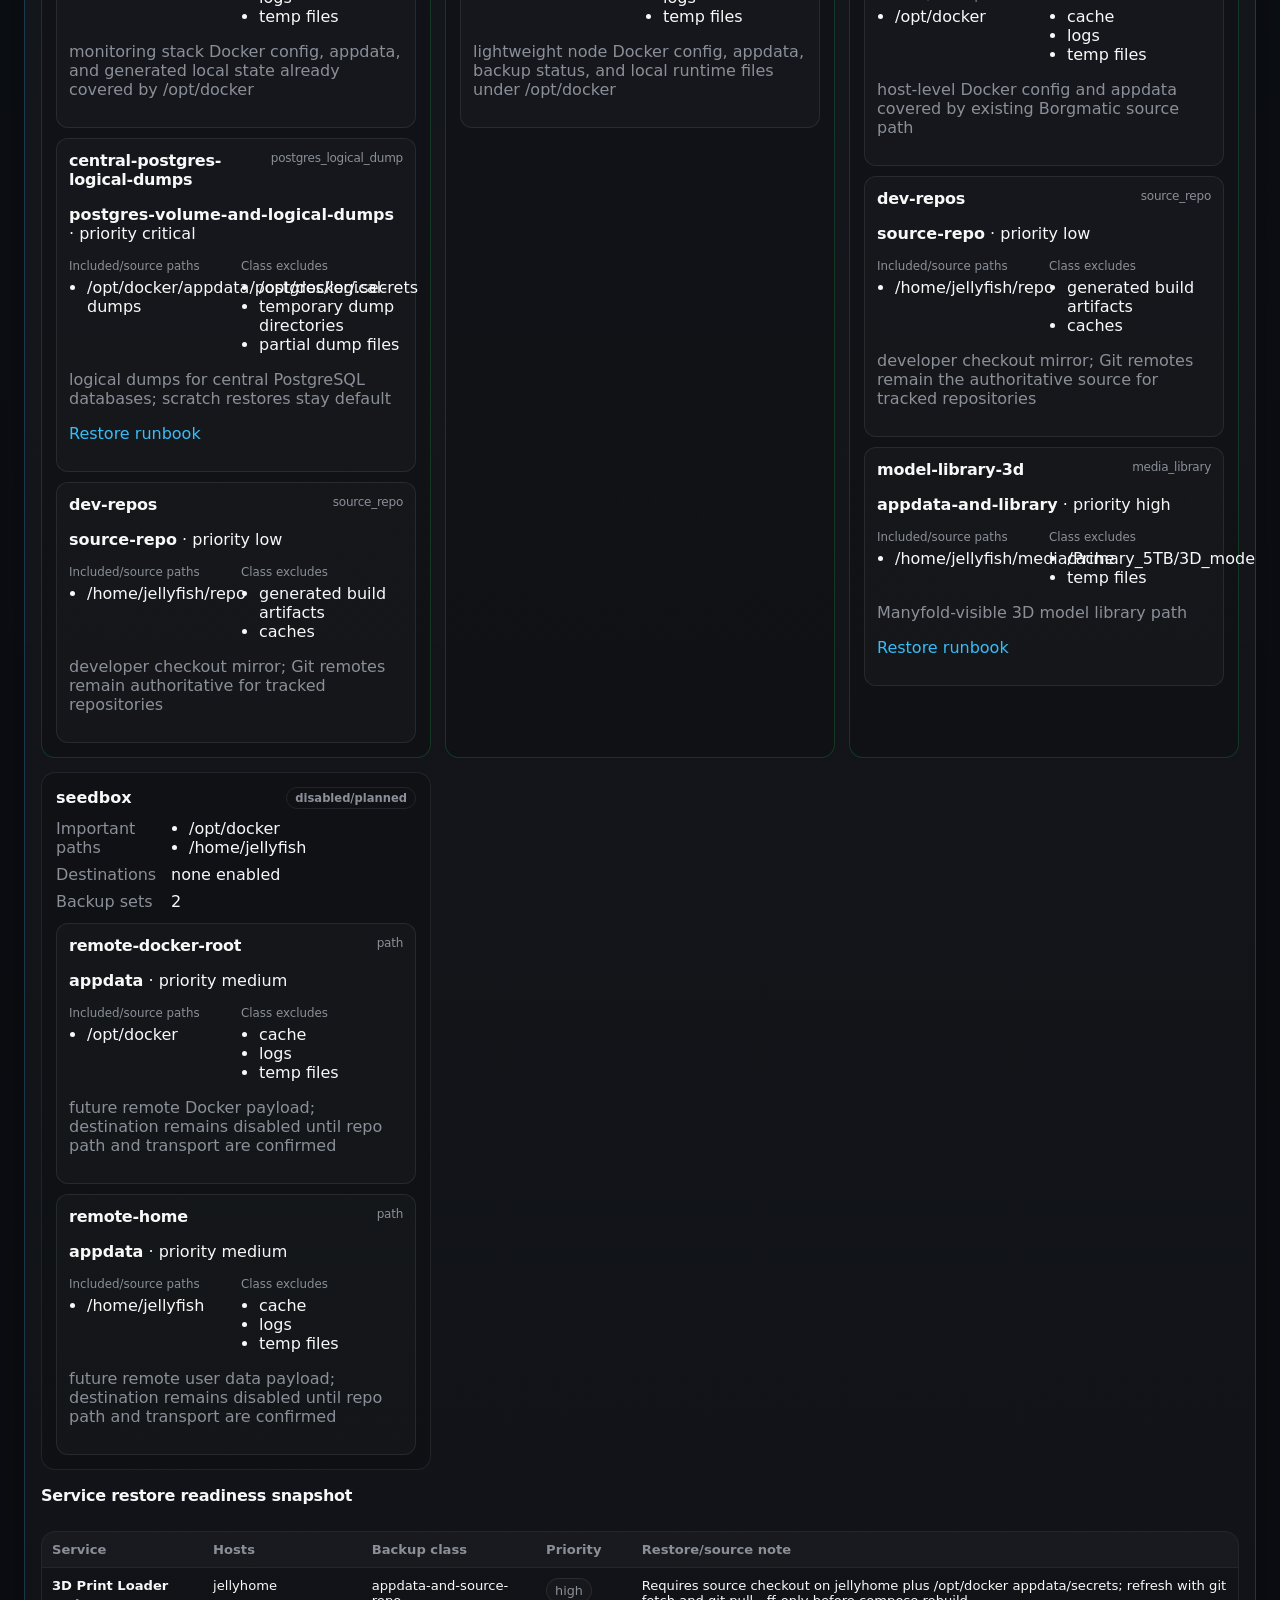
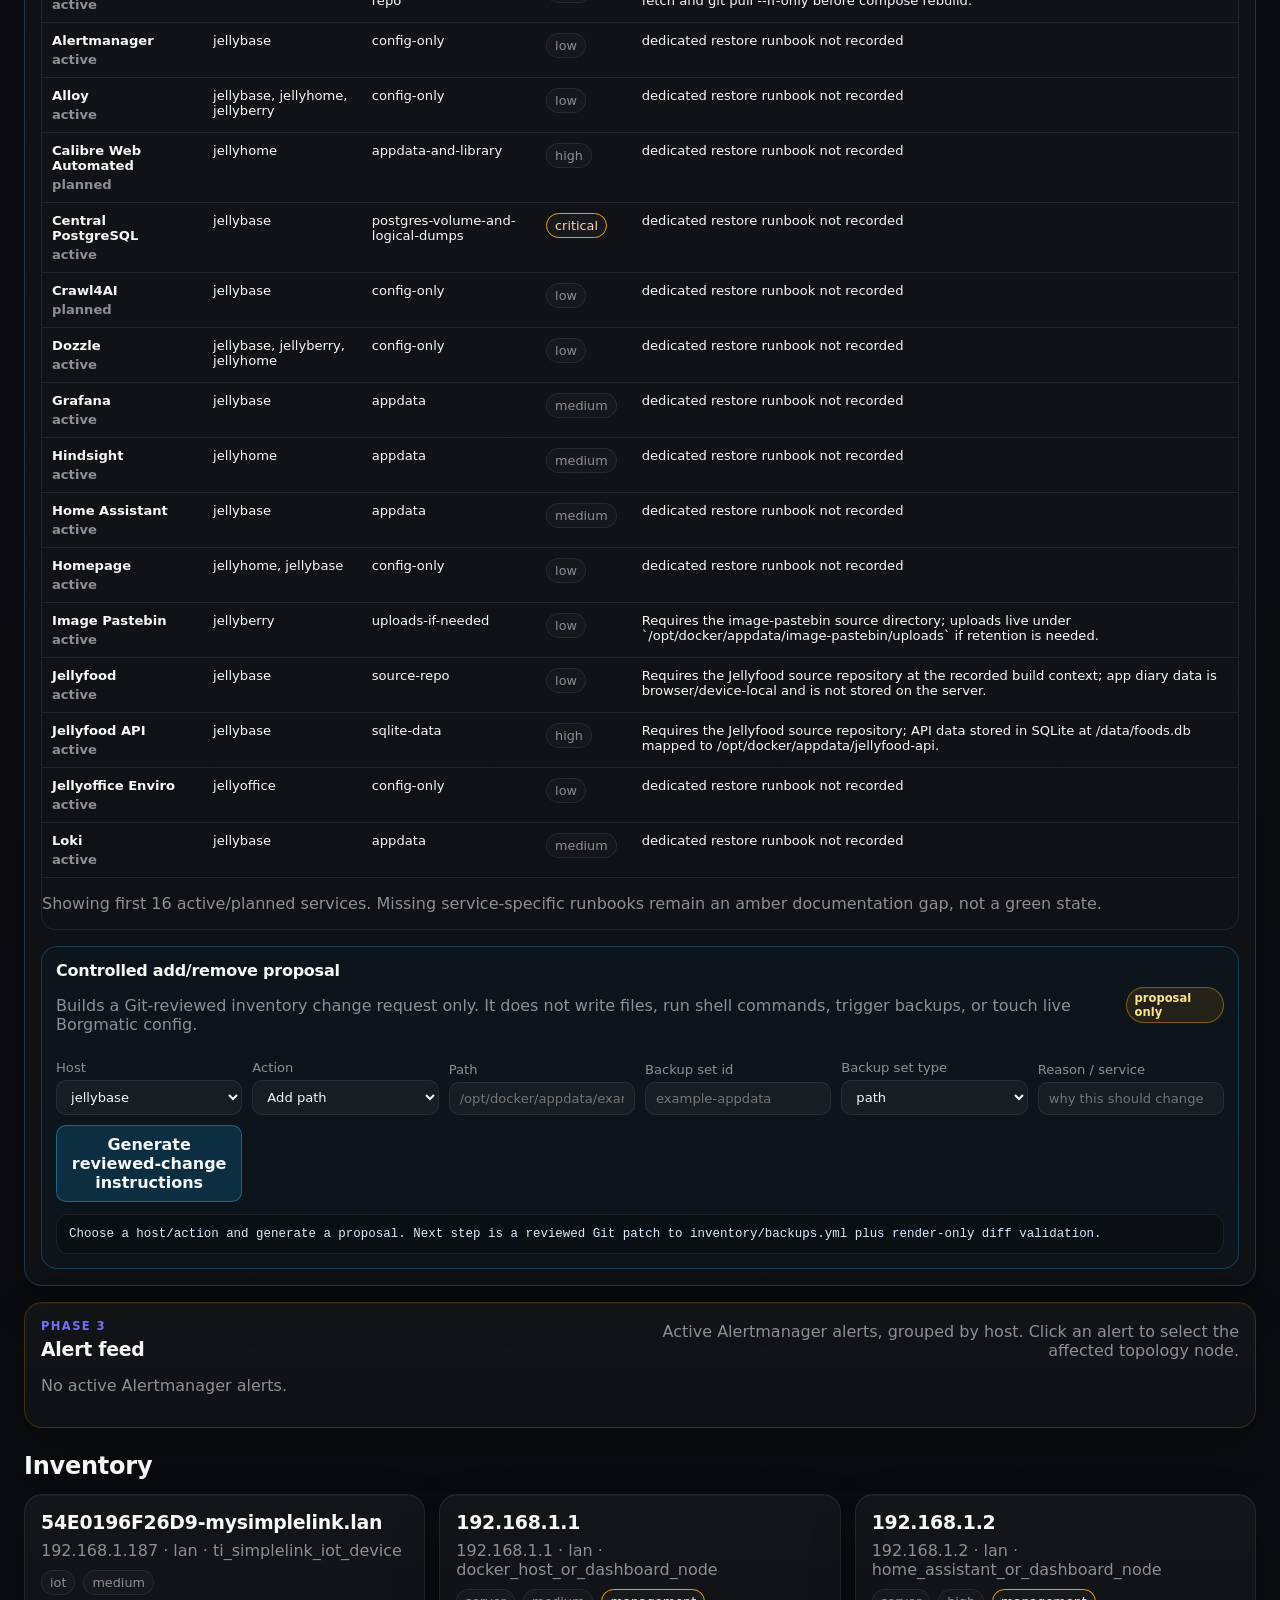
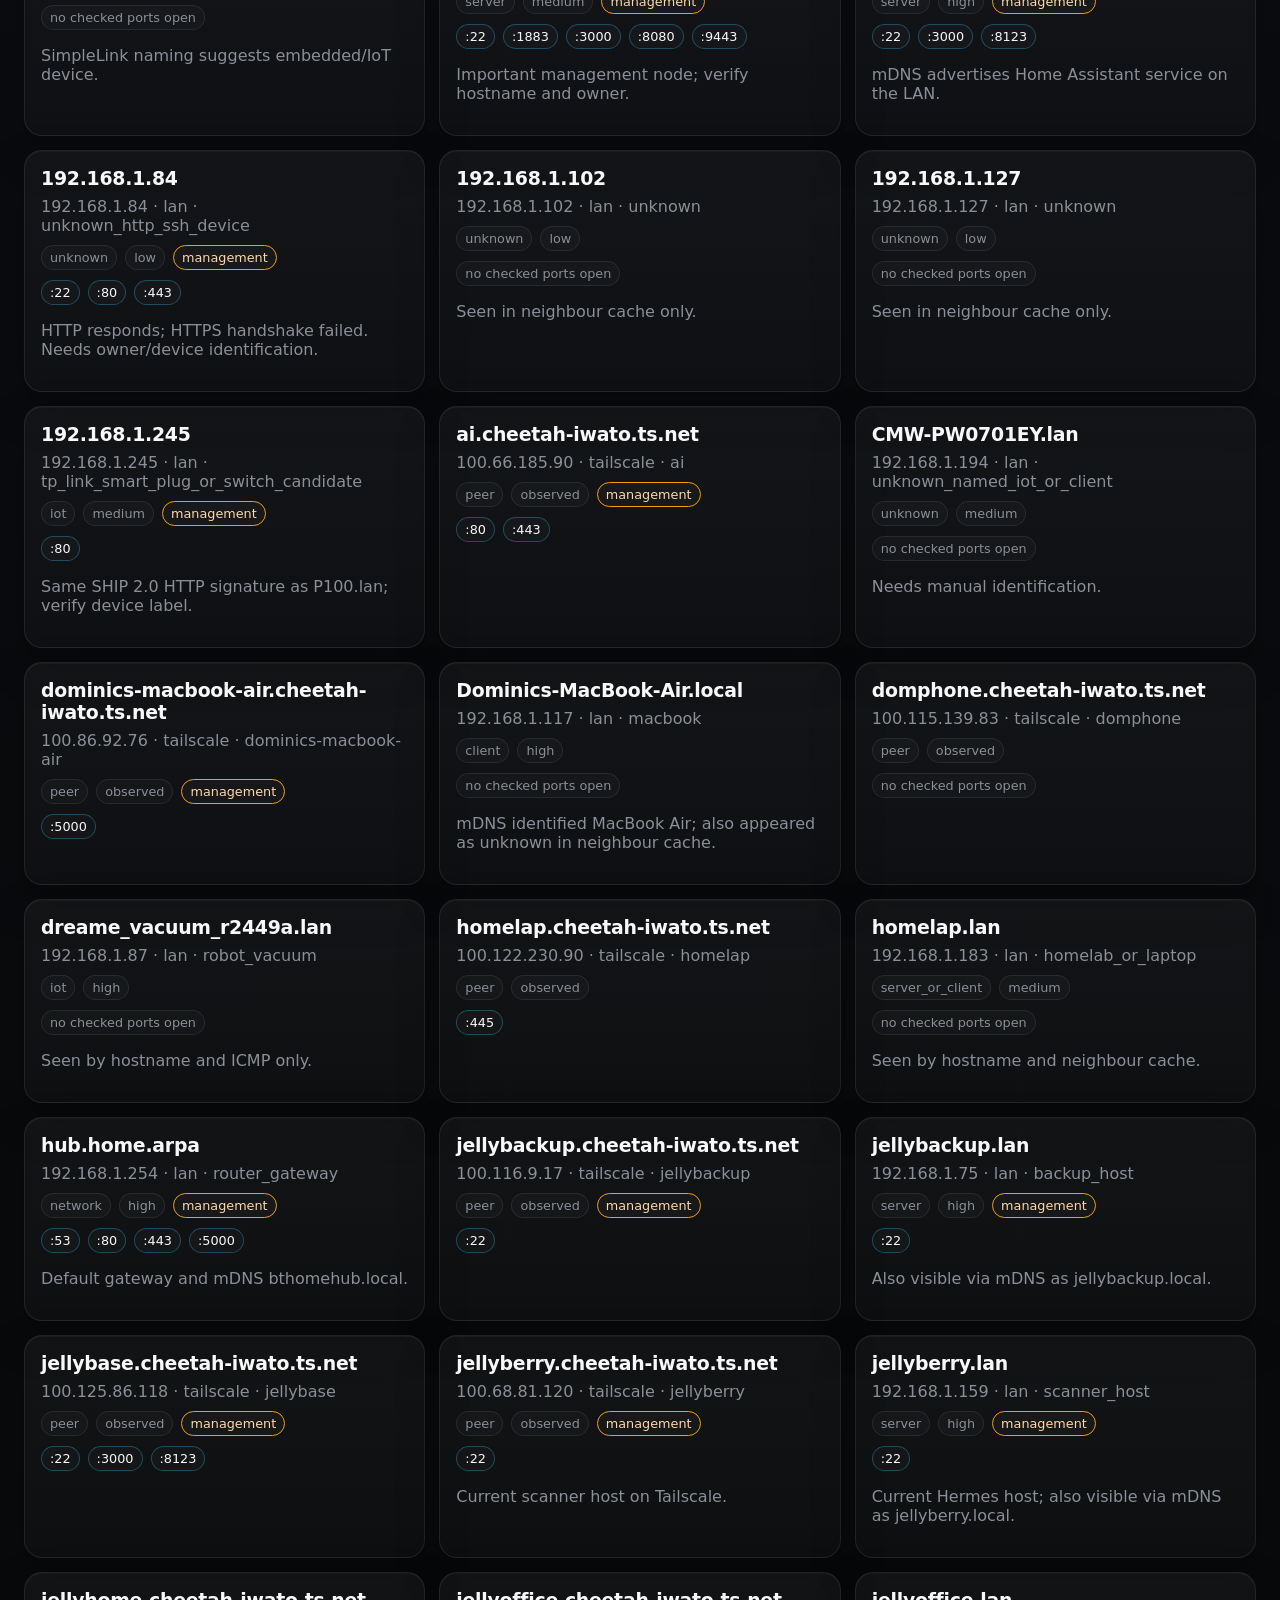
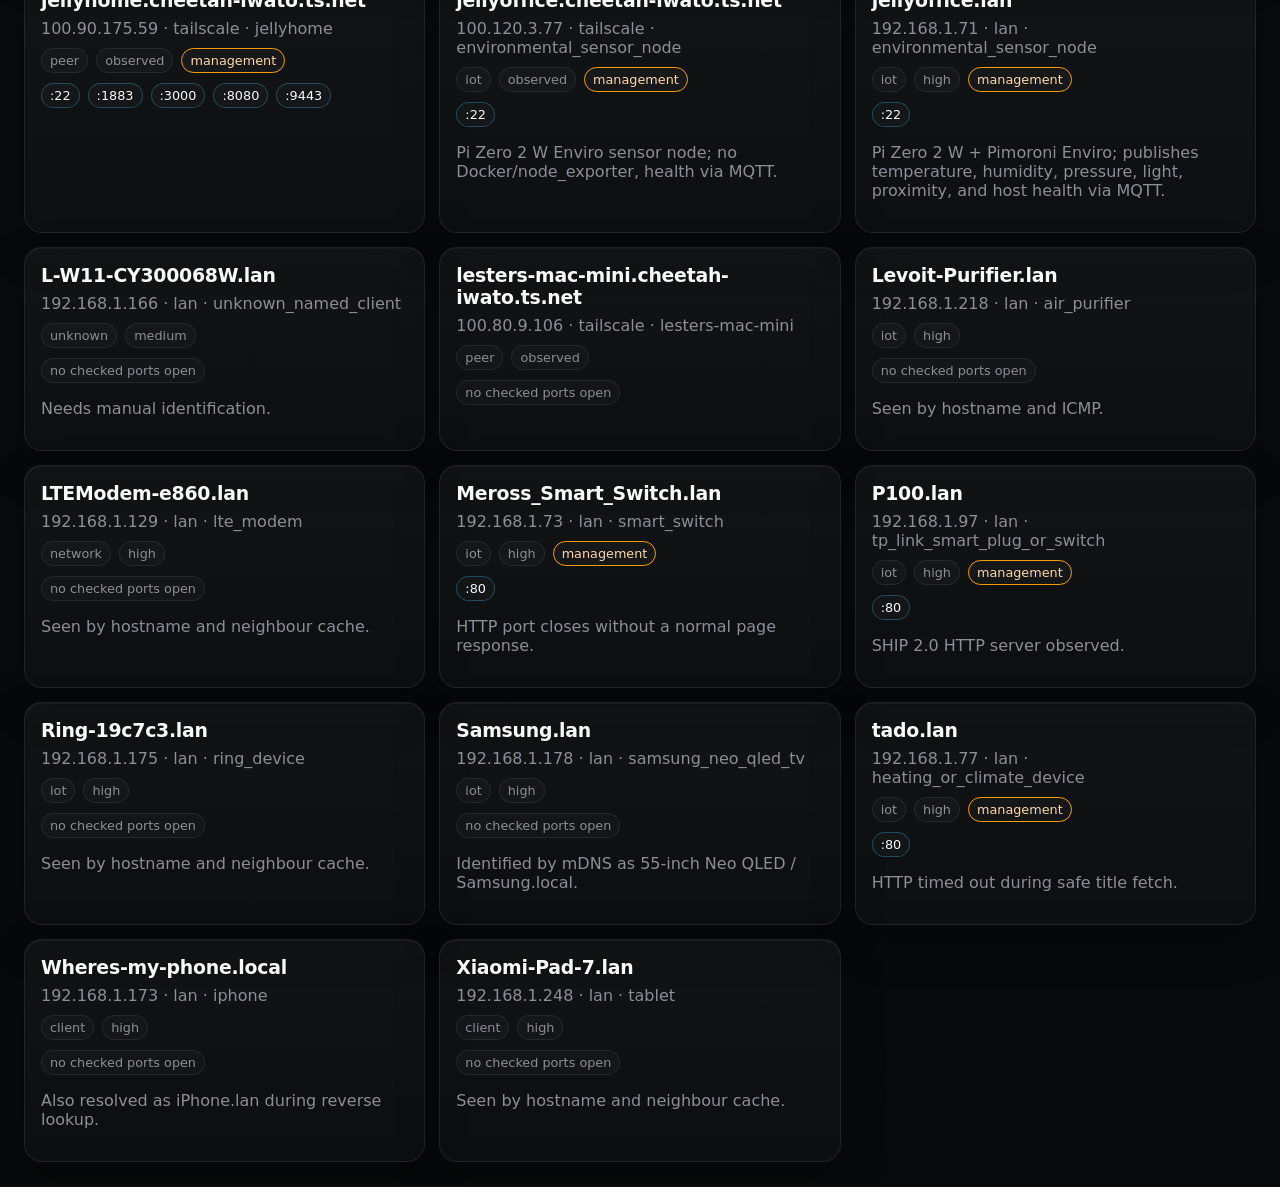
==== commit 35b06437: "feat: add backup change proposals" ====
--- a/docker/appdata/network-map/site/index.html
+++ b/docker/appdata/network-map/site/index.html
@@ -11,7 +11,7 @@
     <div>
       <p class="eyebrow">Home Network</p>
       <h1>Interactive Network Map</h1>
-      <p class="subtitle">LAN and Tailscale inventory generated from discovery data, with four visual layouts shown for comparison.</p>
+      <p class="subtitle">LAN and Tailscale inventory generated from discovery data, with a focused topology, backup status, and restore-readiness view.</p>
     </div>
     <div class="hero-actions">
       <button id="refreshData">Reload data</button>
@@ -50,33 +50,15 @@
       </label>
     </section>
 
-    <section class="inspiration-strip" aria-label="Presentation options">
-      <article>
-        <strong>1. Expanded topology</strong>
-        <span>Improves the current graph with a wider canvas, lighter links, and grouped LAN/Tailnet lanes.</span>
-      </article>
-      <article>
-        <strong>2. Zone lanes</strong>
-        <span>Swimlanes for LAN, Tailnet, management, and devices needing discovery cleanup.</span>
-      </article>
-      <article>
-        <strong>3. Service matrix</strong>
-        <span>A compact port exposure grid for quickly spotting what each device presents.</span>
-      </article>
-      <article>
-        <strong>4. Operations board</strong>
-        <span>Prioritised operational cards for service density, management surfaces, and confidence.</span>
-      </article>
-    </section>
 
     <section class="layout">
       <section>
         <div class="section-heading">
           <div>
-            <p class="eyebrow small">Design comparison</p>
-            <h2>Network views</h2>
+            <p class="eyebrow small">Network map</p>
+            <h2>Topology and backup operations</h2>
           </div>
-          <p class="muted">All options below honour the filters. Click any device in any view to inspect it. Links are inferred from discovery source and known services, not live LLDP/SNMP yet.</p>
+          <p class="muted">The topology honours the filters. Click any device to inspect it; backup sections below show live Borgmatic status and inventory-derived coverage.</p>
         </div>
         <div id="map" class="map topology-shell"></div>
       </section>
--- a/docker/appdata/network-map/site/styles.css
+++ b/docker/appdata/network-map/site/styles.css
@@ -213,6 +213,33 @@
 .matrix-device span { display: block; color: var(--muted); font-size: .68rem; }
 .matrix-hit { color: var(--green); text-shadow: 0 0 12px rgba(34,197,94,.45); }
 .matrix-empty { color: rgba(255,255,255,.16); }
+.matrix-status {
+  display: inline-block;
+  min-width: 42px;
+  padding: 3px 7px;
+  border-radius: 999px;
+  border: 1px solid var(--line);
+  font-size: .68rem;
+  font-weight: 700;
+  text-transform: uppercase;
+}
+.matrix-status.matrix-green { color: #bbf7d0; border-color: rgba(34,197,94,.45); background: rgba(34,197,94,.10); }
+.matrix-status.matrix-amber { color: #fde68a; border-color: rgba(245,158,11,.45); background: rgba(245,158,11,.10); }
+.matrix-status.matrix-red { color: #fecaca; border-color: rgba(239,68,68,.45); background: rgba(239,68,68,.10); }
+.matrix-status.matrix-grey { color: var(--muted); background: rgba(255,255,255,.025); }
+.matrix-service-count {
+  color: var(--text);
+  font-weight: 700;
+}
+.matrix-link {
+  display: inline-block;
+  padding: 3px 7px;
+  border: 1px solid rgba(56,189,248,.32);
+  border-radius: 999px;
+  font-size: .7rem;
+}
+.matrix-link:hover { background: rgba(56,189,248,.10); }
+.matrix-device { width: 100%; padding: 4px; border: 0; background: transparent; text-align: left; }
 .ops-board { display: grid; grid-template-columns: minmax(0, 1.2fr) minmax(0, .9fr) minmax(0, .9fr); gap: 14px; }
 .ops-panel { padding: 14px; border: 1px solid var(--line); border-radius: 14px; background: rgba(0,0,0,.14); }
 .mini-bars { display: grid; gap: 8px; }
@@ -454,6 +481,49 @@
 .detail dd { margin: 0; word-break: break-word; }
 .services { margin: 12px 0 0; padding-left: 18px; }
 .empty { margin: 0; }
+.backup-management-section { border-color: rgba(56,189,248,.22); }
+.backup-management-view { display: grid; gap: 16px; }
+.backup-mgmt-summary { display: grid; grid-template-columns: repeat(auto-fit, minmax(185px, 1fr)); gap: 12px; }
+.backup-target-card span { display: block; word-break: break-word; }
+.backup-management-guidance {
+  display: grid;
+  gap: 6px;
+  padding: 13px 14px;
+  border: 1px solid rgba(56,189,248,.24);
+  border-radius: 14px;
+  background: rgba(56,189,248,.06);
+  color: var(--muted);
+}
+.backup-management-guidance strong { color: var(--text); }
+.backup-management-guidance code { color: #bae6fd; }
+.backup-management-table-wrap { overflow-x: auto; border: 1px solid var(--line); border-radius: 14px; }
+.backup-management-table { width: 100%; min-width: 980px; border-collapse: collapse; font-size: .82rem; }
+.backup-management-table th, .backup-management-table td { padding: 10px; border-bottom: 1px solid var(--line); vertical-align: top; text-align: left; }
+.backup-management-table thead th { color: var(--muted); background: rgba(255,255,255,.03); font-weight: 650; }
+.backup-management-table tbody th span, .backup-management-table td span, .backup-management-table td small { display: block; color: var(--muted); margin-top: 4px; }
+.backup-management-table td .pill { display: inline-block; margin: 0 5px 5px 0; }
+.backup-mgmt-pill { display: inline-block !important; width: max-content; padding: 4px 8px; border-radius: 999px; border: 1px solid var(--line); font-weight: 800; text-transform: uppercase; font-size: .68rem; }
+.backup-mgmt-pill.backup-green { color: #bbf7d0; border-color: rgba(34,197,94,.45); background: rgba(34,197,94,.10); }
+.backup-mgmt-pill.backup-amber { color: #fde68a; border-color: rgba(245,158,11,.45); background: rgba(245,158,11,.10); }
+.backup-mgmt-pill.backup-red { color: #fecaca; border-color: rgba(239,68,68,.45); background: rgba(239,68,68,.10); }
+.backup-mgmt-pill.backup-grey { color: var(--muted); background: rgba(255,255,255,.025); }
+.backup-link-cell { min-width: 150px; }
+.backup-link-cell a { display: inline-block; margin: 0 8px 6px 0; }
+.backup-host-breakdown { display: grid; grid-template-columns: repeat(auto-fit, minmax(310px, 1fr)); gap: 14px; }
+.backup-host-card { padding: 14px; border: 1px solid var(--line); border-radius: 14px; background: rgba(0,0,0,.14); }
+.backup-host-card.backup-green { border-color: rgba(34,197,94,.22); }
+.backup-host-card.backup-grey { border-color: rgba(255,255,255,.08); }
+.backup-host-card dl { display: grid; grid-template-columns: 105px 1fr; gap: 8px 10px; margin: 0 0 12px; }
+.backup-host-card dt { color: var(--muted); }
+.backup-host-card dd { margin: 0; word-break: break-word; }
+.backup-host-card ul { margin: 0; padding-left: 18px; }
+.backup-set-list { display: grid; gap: 10px; }
+.backup-set-list section { padding: 12px; border: 1px solid var(--line); border-radius: 12px; background: rgba(255,255,255,.025); }
+.backup-set-list h4 { display: flex; justify-content: space-between; gap: 10px; margin-bottom: 6px; }
+.backup-set-list h4 span { color: var(--muted); font-size: .75rem; font-weight: 500; }
+.backup-path-columns { display: grid; grid-template-columns: repeat(2, minmax(0, 1fr)); gap: 10px; margin: 10px 0; }
+.backup-path-columns em { display: block; color: var(--muted); font-style: normal; font-size: .74rem; margin-bottom: 5px; }
+@media (max-width: 760px) { .backup-path-columns { grid-template-columns: 1fr; } }
 @media (max-width: 1150px) {
   .layout, .option-grid, .ops-board { grid-template-columns: 1fr; }
   .inspiration-strip { grid-template-columns: repeat(2, minmax(0, 1fr)); }
@@ -465,3 +535,10 @@
   .section-heading p:last-child, .option-heading > p { text-align: left; margin-top: 8px; }
   .hero-actions { margin-top: 16px; }
 }
+
+.backup-change-proposal { border: 1px solid rgba(56,189,248,.25); border-radius: 16px; padding: 14px; background: rgba(8,47,73,.16); }
+.backup-change-form { display: grid; grid-template-columns: repeat(auto-fit, minmax(180px, 1fr)); gap: 10px; align-items: end; }
+.backup-change-form label { display: grid; gap: 5px; color: var(--muted); font-size: .82rem; }
+.backup-change-form input, .backup-change-form select { width: 100%; border: 1px solid var(--line); border-radius: 10px; padding: 8px 10px; background: rgba(255,255,255,.04); color: var(--text); }
+.backup-change-form button { border: 1px solid rgba(56,189,248,.4); border-radius: 10px; padding: 9px 12px; background: rgba(14,165,233,.18); color: var(--text); cursor: pointer; }
+.backup-change-output { white-space: pre-wrap; overflow-x: auto; border: 1px solid var(--line); border-radius: 12px; padding: 12px; margin: 12px 0 0; background: rgba(0,0,0,.28); color: #dbeafe; font-size: .78rem; }
